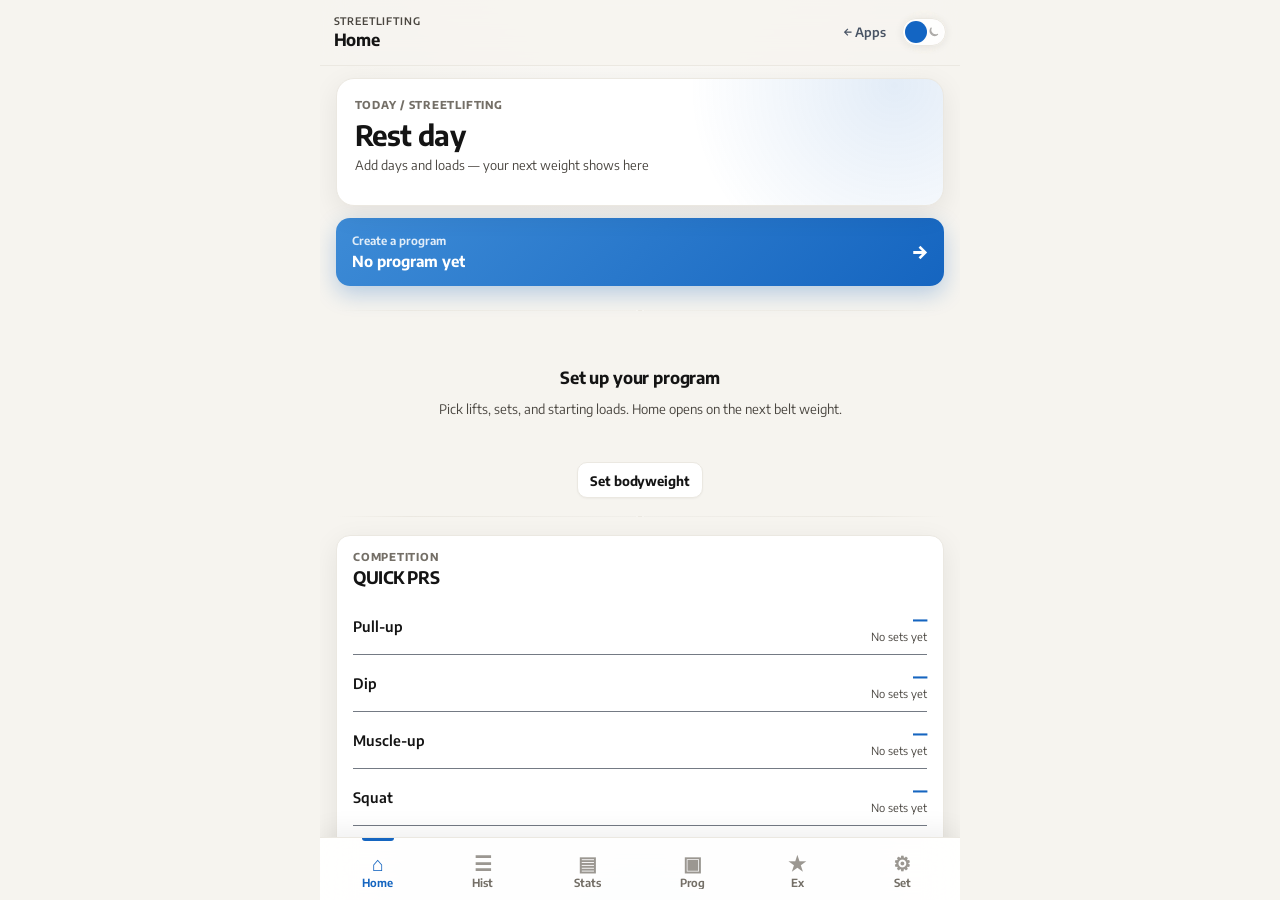
==== index.html @ a015da57 "Update streetlifting app" ====
<!DOCTYPE html>
<html lang="en">
<head>
  <meta charset="UTF-8" />
  <meta name="viewport" content="width=device-width, initial-scale=1.0, viewport-fit=cover" />
  <meta name="color-scheme" content="light dark" />
  <!-- Pre-JS splash matches :root cream; theme.js swaps to #141414 in dark -->
  <meta name="theme-color" content="#f6f4ef" />
  <meta name="description" content="Weighted calisthenics tracker — programs, session log, rest timer, and plate loads. Chalk on steel." />
  <meta name="application-name" content="Streetlifting" />
  <meta name="mobile-web-app-capable" content="yes" />
  <meta name="apple-mobile-web-app-capable" content="yes" />
  <meta name="apple-mobile-web-app-status-bar-style" content="black-translucent" />
  <meta name="apple-mobile-web-app-title" content="Streetlifting" />
  <meta name="format-detection" content="telephone=no" />
  <title>Streetlifting</title>
  <link rel="preconnect" href="https://fonts.googleapis.com" />
  <link rel="preconnect" href="https://fonts.gstatic.com" crossorigin />
  <link href="https://fonts.googleapis.com/css2?family=Encode+Sans:wght@400;500;600;700;800&display=swap" rel="stylesheet" />
  <link rel="stylesheet" href="dong-ui/theme.css?v=10" />
  <link rel="stylesheet" href="styles.css?v=10" />
  <script src="dong-ui/theme.js"></script>
  <link rel="manifest" href="manifest.webmanifest" />
</head>
<body>
  <a class="skip-link" href="#view-root">Skip to content</a>

  <div id="app">
    <header id="topbar" aria-labelledby="topbar-title">
      <button
        id="back-btn"
        class="icon-btn hidden"
        type="button"
        aria-label="Back to home"
      >&#8592;</button>
      <div id="topbar-brand">
        <p id="app-wordmark">Streetlifting</p>
        <h1 id="topbar-title">Streetlifting</h1>
      </div>
      <span id="topbar-meta" aria-live="polite"></span>
      <a class="dong-home-link" href="https://dong-xuyong.github.io/" aria-label="Back to all apps">&#8592; Apps</a>
      <button type="button" data-dong-theme-toggle aria-label="Toggle color theme"></button>
    </header>

    <main id="view-root" tabindex="-1" aria-labelledby="topbar-title"></main>

    <nav id="tabbar" aria-label="Primary">
      <button type="button" data-tab="home" class="tab nav-tab active" aria-label="Home" aria-controls="view-root">
        <span class="tab-icon nav-icon" aria-hidden="true">&#8962;</span><span class="tab-label">Home</span>
      </button>
      <button type="button" data-tab="history" class="tab nav-tab" aria-label="History" aria-controls="view-root">
        <span class="tab-icon nav-icon" aria-hidden="true">&#9776;</span><span class="tab-label">Hist</span>
      </button>
      <button type="button" data-tab="analytics" class="tab nav-tab" aria-label="Analytics" aria-controls="view-root">
        <span class="tab-icon nav-icon" aria-hidden="true">&#9636;</span><span class="tab-label">Stats</span>
      </button>
      <button type="button" data-tab="program" class="tab nav-tab" aria-label="Program" aria-controls="view-root">
        <span class="tab-icon nav-icon" aria-hidden="true">&#9635;</span><span class="tab-label">Prog</span>
      </button>
      <button type="button" data-tab="exercises" class="tab nav-tab" aria-label="Exercises" aria-controls="view-root">
        <span class="tab-icon nav-icon" aria-hidden="true">&#9733;</span><span class="tab-label">Ex</span>
      </button>
      <button type="button" data-tab="settings" class="tab nav-tab" aria-label="Settings" aria-controls="view-root">
        <span class="tab-icon nav-icon" aria-hidden="true">&#9881;</span><span class="tab-label">Set</span>
      </button>
    </nav>
  </div>

  <noscript>
    <p style="margin:24px 16px;color:#141414;font:500 1rem/1.4 'Encode Sans',system-ui,sans-serif;max-width:640px">
      Streetlifting needs JavaScript to run. Enable it, then reload.
    </p>
  </noscript>

  <script src="dong-ui/gh-sync.js?v=1"></script>
  <script src="js/store.js?v=11"></script>
  <script src="js/prs.js?v=10"></script>
  <script src="js/csv.js?v=10"></script>
  <script src="js/timer.js?v=11"></script>
  <script src="js/views-home.js?v=10"></script>
  <script src="js/views-exercises.js?v=10"></script>
  <script src="js/views-program.js?v=10"></script>
  <script src="js/views-log.js?v=10"></script>
  <script src="js/views-summary.js?v=10"></script>
  <script src="js/views-analytics.js?v=10"></script>
  <script src="js/views-settings.js?v=12"></script>
  <script src="app.js?v=10"></script>
</body>
</html>
---- dong-ui/theme.css ----
/**
 * dong-ui — CloudCLI-inspired design tokens (original reimplementation).
 * Light: warm cream. Dark: near-black. Toggle via html.dark + theme.js.
 */

:root {
  --background: 213 28% 94%;
  --foreground: 222 47% 7%;
  --card: 0 0% 100%;
  --card-foreground: 222 47% 7%;
  --popover: 0 0% 100%;
  --popover-foreground: 222 47% 7%;
  --primary: 212 82% 42%;
  --primary-foreground: 210 40% 98%;
  --secondary: 214 20% 91%;
  --secondary-foreground: 219 26% 20%;
  --muted: 214 20% 91%;
  --muted-foreground: 215 16% 34%;
  --accent: 214 20% 91%;
  --accent-foreground: 219 26% 20%;
  --destructive: 4 64% 55%;
  --destructive-foreground: 210 40% 98%;
  --border: 213 26% 84%;
  --input: 213 26% 84%;
  --ring: 212 82% 42%;
  --radius: 0.5rem;

  --bg-hex: #eceff4;
  --fg-hex: #0b1016;
  --card-hex: #ffffff;
  --primary-hex: #1565c0;
  --muted-hex: #e1e6ed;
  --muted-fg-hex: #4a5568;
  --border-hex: #cfd8e3;
  --theme-color: #eceff4;

  --nav-glass-bg: 213 28% 94% / 0.7;
  --nav-glass-blur: 20px;
  --nav-glass-saturate: 1.8;

  --font-sans: "Encode Sans", -apple-system, BlinkMacSystemFont, "Segoe UI",
    Roboto, "Helvetica Neue", Arial, sans-serif;
  --app-accent: hsl(var(--primary));

  /* Compatibility aliases for existing app CSS (do not clobber HSL tokens) */
  --bg: hsl(var(--background));
  --bg-deep: hsl(var(--secondary));
  --bg-mid: hsl(var(--secondary));
  --bg-raised: hsl(var(--card));
  --bg-card: hsl(var(--card));
  --bg-elevated: hsl(var(--secondary));
  --ink: hsl(var(--foreground));
  --text: hsl(var(--foreground));
  --text-dim: hsl(var(--muted-foreground));
  --text-mute: hsl(var(--muted-foreground));
  --muted-text: hsl(var(--muted-foreground));
  --line: hsl(var(--border));
  --surface: hsl(var(--card) / 0.85);
  --font-body: var(--font-sans);
  --font-ui: var(--font-sans);
  --font-display: var(--font-sans);

  color-scheme: light;
}

html.dark {
  --background: 0 0% 8%;
  --foreground: 40 8% 93%;
  --card: 0 0% 12%;
  --card-foreground: 40 8% 93%;
  --popover: 0 0% 12%;
  --popover-foreground: 40 8% 93%;
  --primary: 217.2 91.2% 59.8%;
  --primary-foreground: 0 0% 8%;
  --secondary: 0 0% 17%;
  --secondary-foreground: 40 8% 93%;
  --muted: 0 0% 17%;
  --muted-foreground: 0 0% 72%;
  --accent: 0 0% 17%;
  --accent-foreground: 40 8% 93%;
  --destructive: 0 62.8% 30.6%;
  --destructive-foreground: 40 8% 93%;
  --border: 0 0% 17%;
  --input: 0 0% 23%;
  --ring: 217.2 91.2% 59.8%;

  --bg-hex: #141414;
  --fg-hex: #efeeec;
  --card-hex: #1f1f1f;
  --primary-hex: #3b82f6;
  --muted-hex: #2b2b2b;
  --muted-fg-hex: #b8b8b8;
  --border-hex: #2b2b2b;
  --theme-color: #141414;

  --nav-glass-bg: 0 0% 12% / 0.55;
  --nav-glass-blur: 24px;
  --nav-glass-saturate: 1.6;

  --bg: hsl(var(--background));
  --bg-deep: hsl(0 0% 6%);
  --bg-mid: hsl(var(--secondary));
  --bg-raised: hsl(var(--card));
  --bg-card: hsl(var(--card));
  --bg-elevated: hsl(var(--secondary));
  --ink: hsl(var(--foreground));
  --text: hsl(var(--foreground));
  --text-dim: hsl(var(--muted-foreground));
  --text-mute: hsl(var(--muted-foreground));
  --muted-text: hsl(var(--muted-foreground));
  --line: hsl(var(--border));
  --surface: hsl(var(--card) / 0.9);

  color-scheme: dark;
}

*,
*::before,
*::after {
  box-sizing: border-box;
}

html {
  -webkit-text-size-adjust: 100%;
}

body {
  margin: 0;
  min-height: 100vh;
  font-family: var(--font-sans);
  color: hsl(var(--foreground));
  background: hsl(var(--background));
  -webkit-font-smoothing: antialiased;
  -moz-osx-font-smoothing: grayscale;
}

body,
div,
section,
article,
aside,
header,
footer,
nav,
main,
h1,
h2,
h3,
h4,
h5,
h6,
p,
span,
ul,
ol,
li,
table,
tr,
td,
th,
form,
label {
  transition: background-color 200ms ease-in-out, border-color 200ms ease-in-out,
    color 200ms ease-in-out;
}

@media (prefers-reduced-motion: reduce) {
  *,
  *::before,
  *::after {
    animation-duration: 0.01ms !important;
    animation-iteration-count: 1 !important;
    transition-duration: 0.01ms !important;
  }
}

.nav-glass {
  background: hsl(var(--nav-glass-bg));
  backdrop-filter: blur(var(--nav-glass-blur)) saturate(var(--nav-glass-saturate));
  -webkit-backdrop-filter: blur(var(--nav-glass-blur))
    saturate(var(--nav-glass-saturate));
}

.ui-card {
  background: hsl(var(--card));
  color: hsl(var(--card-foreground));
  border: 1px solid hsl(var(--border) / 0.7);
  border-radius: calc(var(--radius) + 4px);
  box-shadow: 0 1px 2px hsl(0 0% 0% / 0.04);
}

.ui-btn {
  display: inline-flex;
  align-items: center;
  justify-content: center;
  gap: 0.4rem;
  height: 2.5rem;
  padding: 0 1rem;
  border-radius: var(--radius);
  border: 1px solid transparent;
  font-family: var(--font-sans);
  font-size: 0.875rem;
  font-weight: 500;
  cursor: pointer;
  background: hsl(var(--primary));
  color: hsl(var(--primary-foreground));
  transition: background-color 150ms ease, border-color 150ms ease,
    transform 100ms ease;
}

.ui-btn:hover {
  filter: brightness(1.05);
}

.ui-btn:focus-visible {
  outline: none;
  box-shadow: 0 0 0 3px hsl(var(--ring) / 0.35);
}

.ui-btn-ghost {
  background: hsl(var(--secondary));
  color: hsl(var(--secondary-foreground));
  border-color: hsl(var(--border) / 0.6);
}

.dong-theme-toggle {
  position: fixed;
  top: max(0.75rem, env(safe-area-inset-top));
  right: max(0.75rem, env(safe-area-inset-right));
  z-index: 1000;
  display: inline-flex;
  align-items: center;
  justify-content: center;
  width: 2.75rem;
  height: 1.75rem;
  padding: 0;
  border: 1px solid hsl(var(--border) / 0.7);
  border-radius: 999px;
  background: hsl(var(--card) / 0.85);
  backdrop-filter: blur(12px) saturate(1.4);
  -webkit-backdrop-filter: blur(12px) saturate(1.4);
  color: hsl(var(--foreground));
  cursor: pointer;
  box-shadow: 0 1px 8px hsl(0 0% 0% / 0.08);
}

.dong-theme-toggle:focus-visible {
  outline: none;
  box-shadow: 0 0 0 3px hsl(var(--ring) / 0.35);
}

.dong-theme-toggle__track {
  position: relative;
  width: 100%;
  height: 100%;
  display: flex;
  align-items: center;
  justify-content: space-between;
  padding: 0 0.35rem;
}

.dong-theme-toggle__icon {
  width: 0.85rem;
  height: 0.85rem;
  opacity: 0.45;
}

.dong-theme-toggle__icon.is-active {
  opacity: 1;
  color: hsl(var(--primary));
}

.dong-theme-toggle__knob {
  position: absolute;
  top: 2px;
  left: 2px;
  width: calc(1.75rem - 6px);
  height: calc(1.75rem - 6px);
  border-radius: 999px;
  background: hsl(var(--primary));
  transition: transform 180ms cubic-bezier(0.4, 0, 0.2, 1);
  pointer-events: none;
}

html.dark .dong-theme-toggle__knob {
  transform: translateX(1rem);
}

.dong-topbar {
  position: sticky;
  top: 0;
  z-index: 50;
  display: flex;
  align-items: center;
  justify-content: space-between;
  gap: 0.75rem;
  min-height: 3rem;
  padding: 0.5rem 1rem;
  padding-top: max(0.5rem, env(safe-area-inset-top));
  border-bottom: 1px solid hsl(var(--border) / 0.5);
}

.dong-topbar .dong-theme-toggle {
  position: static;
}

.dong-home-link {
  display: inline-flex;
  align-items: center;
  flex-shrink: 0;
  min-height: 44px;
  margin-left: auto;
  padding: 0 0.5rem;
  color: hsl(var(--muted-foreground));
  font-size: 0.8rem;
  font-weight: 600;
  text-decoration: none;
  white-space: nowrap;
}

.dong-home-link:hover,
.dong-home-link:focus-visible {
  color: hsl(var(--foreground));
}

/* App headers often push the toggle right with an auto margin; the link takes that role. */
.dong-home-link + .dong-theme-toggle {
  margin-left: 0 !important;
}
---- styles.css ----
:root {
  --bg: #f6f4ef;
  --bg-soft: #f0eee8;
  --bg-raised: #ffffff;
  --bg-card: #ffffff;
  --border: #ebe8e1;
  --text: #141414;
  --text-dim: #4a4640;
  --text-mute: #746f67;
  --accent: #1565c0;
  --accent-soft: rgba(21, 101, 192, 0.12);
  --green: #2e9e5b;
  --red: #d64540;
  --amber: #c18a1f;
  --shadow: 0 8px 28px rgba(20, 18, 12, 0.08);
  --radius: 14px;
  --touch: 44px;
  --max: 640px;
  --chalk-haze: radial-gradient(
    ellipse 130% 90% at 50% -10%,
    rgba(255, 255, 255, 0.72) 0%,
    rgba(246, 244, 239, 0.4) 40%,
    transparent 72%
  );
  --steel-sheen: linear-gradient(
    180deg,
    rgba(255, 255, 255, 0.35) 0%,
    transparent 52%
  );
  --steel-inset: linear-gradient(
    180deg,
    rgba(20, 18, 12, 0.03) 0%,
    transparent 55%
  );
  --font-ui: var(--font-sans);
  --font-load: var(--font-sans);
  font-size: 16px;
}

html:not(.dark) .card,
html:not(.dark) .list-item {
  box-shadow: var(--shadow);
}

html:not(.dark) .btn {
  box-shadow: 0 1px 2px rgba(20, 18, 12, 0.04);
}

html:not(.dark) .btn-primary,
html:not(.dark) .btn.primary {
  color: #ffffff;
  border-color: #104e98;
  background-image: linear-gradient(
    180deg,
    rgba(255, 255, 255, 0.18) 0%,
    transparent 55%
  );
  box-shadow: 0 8px 22px color-mix(in srgb, var(--accent) 22%, transparent);
}

html:not(.dark) .btn-primary:active,
html:not(.dark) .btn.primary:active {
  border-color: #0f4788;
}

html:not(.dark) .dong-theme-toggle {
  color: var(--text-dim);
}

html.dark {
  --bg: #141414;
  --bg-soft: #1c1c1c;
  --bg-raised: #1f1f1f;
  --bg-card: #1f1f1f;
  --border: #2e2e2e;
  --text: #f3f0ea;
  --text-dim: #c4bfb6;
  --text-mute: #8c877e;
  --accent: #77b7ff;
  --accent-soft: rgba(119, 183, 255, 0.16);
  --shadow: 0 8px 28px rgba(0, 0, 0, 0.35);
  --steel-sheen: linear-gradient(
    180deg,
    rgba(255, 255, 255, 0.04) 0%,
    transparent 52%
  );
  --steel-inset: linear-gradient(
    180deg,
    rgba(0, 0, 0, 0.22) 0%,
    transparent 55%
  );
}

* {
  box-sizing: border-box;
  margin: 0;
  padding: 0;
}

html,
body {
  height: 100%;
  background: var(--bg);
  color: var(--text);
  font-family: var(--font-ui);
  -webkit-tap-highlight-color: transparent;
  -webkit-font-smoothing: antialiased;
}

button,
input,
select,
textarea {
  font-family: inherit;
}

#app {
  display: flex;
  flex-direction: column;
  height: 100dvh;
  max-width: 640px;
  margin: 0 auto;
  background: var(--bg);
  position: relative;
  overflow: hidden;
}

/* Soft cream wash — no Nordic/dark-only grain */
#app::before {
  content: "";
  pointer-events: none;
  position: absolute;
  inset: 0;
  background: var(--chalk-haze);
  opacity: 1;
  z-index: 0;
}

html.dark #app::before {
  background: var(--chalk-haze);
}

#app::after {
  content: "";
  pointer-events: none;
  position: absolute;
  inset: 0;
  background: radial-gradient(
    ellipse 80% 40% at 50% 100%,
    color-mix(in srgb, var(--accent) 8%, transparent) 0%,
    transparent 60%
  );
  z-index: 0;
}

#topbar,
#view-root,
#tabbar,
.active-workout-bar {
  position: relative;
  z-index: 1;
}

/* ---------- Skip link (shell) ---------- */
.skip-link {
  position: fixed;
  top: calc(0.5rem + env(safe-area-inset-top, 0px));
  left: 0.5rem;
  z-index: 100;
  transform: translateY(-160%);
  border-radius: 8px;
  background: var(--text);
  color: var(--bg);
  padding: 0.65rem 0.85rem;
  font: 700 0.9rem/1.2 var(--font-ui);
  text-decoration: none;
  transition: transform 0.15s ease;
}

.skip-link:focus {
  transform: translateY(0);
}

.skip-link:focus:not(:focus-visible) {
  transform: translateY(-160%);
}

.skip-link:focus-visible {
  transform: translateY(0);
  outline: 2px solid var(--accent);
  outline-offset: 2px;
}

/* ---------- Top bar ---------- */
#topbar {
  position: sticky;
  top: 0;
  z-index: 20;
  display: flex;
  align-items: center;
  gap: 0.5rem;
  flex-shrink: 0;
  padding: 0.65rem 0.85rem;
  padding-top: calc(0.65rem + env(safe-area-inset-top));
  background: color-mix(in srgb, var(--bg) 88%, transparent);
  backdrop-filter: blur(12px);
  -webkit-backdrop-filter: blur(12px);
  border-bottom: 1px solid var(--border);
  box-shadow: none;
}

#topbar-brand {
  flex: 1;
  min-width: 0;
  display: flex;
  flex-direction: column;
  gap: 1px;
  justify-content: center;
}

#app-wordmark {
  margin: 0;
  font-size: 0.65rem;
  font-weight: 600;
  letter-spacing: 0.08em;
  text-transform: uppercase;
  color: var(--text-dim);
  line-height: 1.2;
  white-space: nowrap;
  overflow: hidden;
  text-overflow: ellipsis;
}

#topbar h1,
#topbar-title {
  font-size: 1.05rem;
  flex: none;
  font-weight: 700;
  letter-spacing: -0.02em;
  min-width: 0;
  overflow: hidden;
  text-overflow: ellipsis;
  white-space: nowrap;
  margin: 0;
}

#topbar-meta {
  font-size: 0.78rem;
  color: var(--text-dim);
  flex-shrink: 0;
  font-variant-numeric: tabular-nums;
  letter-spacing: 0.02em;
}

#topbar-meta.workout-clock {
  font-size: 0.95rem;
  font-weight: 700;
  color: var(--text);
  min-width: 4.5ch;
  text-align: right;
}

#topbar .dong-theme-toggle {
  position: static;
  flex-shrink: 0;
  width: var(--touch);
  height: var(--touch);
  min-width: var(--touch);
  min-height: var(--touch);
  border: 0;
  background: transparent;
  box-shadow: none;
}

#topbar .dong-theme-toggle__track {
  width: 44px;
  height: 28px;
  border: 1px solid var(--border);
  border-radius: 999px;
  background: color-mix(in srgb, var(--bg-raised) 88%, transparent);
  box-shadow: 0 1px 8px rgba(20, 18, 12, 0.08);
}

.icon-btn {
  background: transparent;
  border: none;
  color: var(--text);
  border-radius: 999px;
  width: var(--touch);
  height: var(--touch);
  min-width: var(--touch);
  min-height: var(--touch);
  font-size: 1.25rem;
  cursor: pointer;
  flex-shrink: 0;
  display: inline-flex;
  align-items: center;
  justify-content: center;
  transition: background-color 0.15s ease;
}

.icon-btn:hover {
  background: var(--bg-soft);
}

.icon-btn:active {
  background: var(--accent-soft);
}

/* ---------- Main scroll ---------- */
#view-root {
  flex: 1;
  overflow-y: auto;
  padding: 8px 16px 28px;
  -webkit-overflow-scrolling: touch;
}

#view-root[data-sl-view="log"] {
  padding-bottom: 20px;
}

/* ---------- Workout clock + complete FAB (Log) ---------- */
.log-workout-clock-card {
  padding-top: 10px;
  padding-bottom: 10px;
}

.log-workout-clock-row {
  display: flex;
  align-items: center;
  justify-content: space-between;
  gap: 10px;
  min-width: 0;
}

.log-workout-title {
  flex: 1;
  min-width: 0;
  font-size: 1.05rem;
  font-weight: 700;
  letter-spacing: -0.02em;
  color: var(--text);
  overflow: hidden;
  text-overflow: ellipsis;
  white-space: nowrap;
}

.log-workout-clock-row .lbl {
  margin: 0;
  font-size: 0.72rem;
  font-weight: 700;
  text-transform: uppercase;
  letter-spacing: 0.1em;
  color: var(--text-dim);
}

.log-workout-clock {
  font-family: var(--font-load);
  font-size: 1.35rem;
  font-weight: 800;
  letter-spacing: -0.02em;
  color: var(--text);
  font-variant-numeric: tabular-nums;
  line-height: 1;
  flex-shrink: 0;
}

/* Inline variant of .log-text-action: sizes to its label instead of the row.
   Selector is doubled so it beats the later .log-text-action width rule. */
.log-text-action.log-finish-inline,
.log-finish-inline {
  flex: 0 0 auto;
  width: auto;
  margin: 0;
  padding: 0 4px;
  min-height: var(--touch);
  display: inline-flex;
  align-items: center;
}

.log-session-layout {
  position: relative;
}

.log-complete-fab {
  position: absolute;
  right: max(16px, env(safe-area-inset-right));
  bottom: calc(64px + env(safe-area-inset-bottom) + 12px);
  z-index: 40;
  min-height: 48px;
  padding: 12px 18px;
  border-radius: 14px;
  box-shadow:
    0 8px 24px rgba(13, 17, 23, 0.18),
    inset 0 1px 0 rgba(230, 237, 243, 0.25);
  white-space: nowrap;
}

.log-session-actions {
  display: flex;
  flex-direction: column;
  align-items: stretch;
  gap: 2px;
  margin-top: 8px;
  margin-bottom: 4px;
}

#loading {
  color: var(--text-dim);
  text-align: center;
  padding: 48px 0;
}

/* ---------- Active workout bar (above tab bar) ---------- */
/*
  A3 appends #active-workout-bar as the last child of #app (after #tabbar).
  Flex order places it visually above #tabbar. Because the bar is in normal
  flow, #view-root shrinks automatically — no extra bottom padding hook.
*/
.active-workout-bar {
  order: 2;
  flex-shrink: 0;
  z-index: 2;
  display: flex;
  align-items: center;
  justify-content: space-between;
  gap: 12px;
  width: 100%;
  min-height: var(--touch);
  padding: 10px 16px;
  margin: 0;
  border: none;
  border-top: 1px solid var(--border);
  background: color-mix(in srgb, var(--bg-raised) 92%, transparent);
  backdrop-filter: blur(12px);
  -webkit-backdrop-filter: blur(12px);
  box-shadow: 0 -4px 16px rgba(20, 18, 12, 0.04);
  color: var(--text);
  cursor: pointer;
  text-align: left;
  font: inherit;
  transition: background-color 0.15s ease, border-color 0.15s ease;
  -webkit-tap-highlight-color: transparent;
}

.active-workout-bar:active {
  background-color: var(--bg-raised);
  border-top-color: var(--accent);
}

.active-workout-bar:focus-visible {
  outline: 2px solid var(--accent);
  outline-offset: -2px;
}

.active-workout-bar-name {
  flex: 1;
  min-width: 0;
  font-size: 0.95rem;
  font-weight: 700;
  letter-spacing: -0.01em;
  overflow: hidden;
  text-overflow: ellipsis;
  white-space: nowrap;
}

.active-workout-bar-time {
  flex-shrink: 0;
  font-family: var(--font-load);
  font-size: 1.2rem;
  font-weight: 800;
  font-variant-numeric: tabular-nums;
  letter-spacing: -0.02em;
  line-height: 1;
  color: var(--accent);
  min-width: 4.5ch;
  text-align: right;
}

/* Keep fixed toasts clear of the active bar when present */
body:has(.active-workout-bar) .toast {
  bottom: calc(64px + 48px + env(safe-area-inset-bottom) + 16px);
}

/* Avoid a double weld between bar and tabbar */
#app:has(.active-workout-bar) #tabbar {
  border-top: none;
}

/* ---------- Tab bar (6 tabs — Insights glass + accent underline) ---------- */
#tabbar {
  order: 3;
  z-index: 25;
  display: grid;
  grid-template-columns: repeat(6, minmax(0, 1fr));
  flex-shrink: 0;
  width: 100%;
  border-top: 1px solid var(--border);
  background: color-mix(in srgb, var(--bg-raised) 92%, transparent);
  box-shadow: 0 -8px 24px rgba(20, 18, 12, 0.06);
  backdrop-filter: blur(16px);
  -webkit-backdrop-filter: blur(16px);
  padding: 0.25rem 0.35rem env(safe-area-inset-bottom);
}

html.dark #tabbar {
  box-shadow: 0 -8px 24px rgba(0, 0, 0, 0.28);
}

.tab,
.nav-tab {
  position: relative;
  display: flex;
  min-height: 58px;
  min-width: var(--touch);
  align-items: center;
  justify-content: center;
  flex-direction: column;
  gap: 0.15rem;
  border: 0;
  background: transparent;
  color: var(--text-mute);
  font: inherit;
  font-size: 0.7rem;
  font-weight: 650;
  line-height: 1.15;
  cursor: pointer;
  padding: 8px 2px;
  transition: color 0.18s ease;
}

.tab::before,
.nav-tab::before {
  content: "";
  position: absolute;
  top: -0.25rem;
  width: 2rem;
  height: 3px;
  border-radius: 0 0 3px 3px;
  background: var(--accent);
  opacity: 0;
  transform: scaleX(0);
  transition: opacity 0.18s ease, transform 0.18s ease;
}

.tab::after,
.nav-tab::after {
  content: none;
}

.tab.active,
.nav-tab.active {
  color: var(--accent);
}

.tab.active::before,
.nav-tab.active::before {
  opacity: 1;
  transform: scaleX(1);
}

.tab-icon,
.nav-icon {
  font-size: 1.25rem;
  line-height: 1;
  opacity: 0.72;
  transition: opacity 0.18s ease;
}

.tab.active .tab-icon,
.tab.active .nav-icon,
.nav-tab.active .tab-icon,
.nav-tab.active .nav-icon {
  opacity: 1;
}

.tab-label {
  display: block;
  max-width: 100%;
  overflow: hidden;
  text-overflow: ellipsis;
  white-space: nowrap;
}

@media (max-width: 380px) {
  .tab,
  .nav-tab {
    min-height: var(--touch);
    font-size: 0.62rem;
    padding: 6px 1px;
  }

  .tab-icon,
  .nav-icon {
    font-size: 1.1rem;
  }

  .tab::before,
  .nav-tab::before {
    width: 1.35rem;
  }
}

/* ---------- Signature: belt load numeral (Insights learning-hero card) ---------- */
.learning-hero,
.load-hero {
  padding: 1.2rem 1.1rem 1.15rem;
  margin: 4px 0 12px;
  position: relative;
  border: 1px solid var(--border);
  border-radius: calc(var(--radius) + 4px);
  background:
    radial-gradient(circle at 92% 5%, var(--accent-soft), transparent 36%),
    var(--bg-raised);
  box-shadow: var(--shadow);
  animation: load-hero-in 0.22s ease-out both;
}

.learning-hero {
  text-align: left;
}

.load-hero {
  text-align: center;
}

.load-hero::before,
.load-hero::after {
  content: none;
}

.eyebrow,
.load-hero .eyebrow {
  position: relative;
  z-index: 1;
  display: block;
  font-size: 0.68rem;
  font-weight: 750;
  text-transform: uppercase;
  letter-spacing: 0.07em;
  color: var(--text-mute);
}

.load-hero .eyebrow {
  margin-bottom: 10px;
}

.hero-topline,
.section-heading {
  display: flex;
  align-items: center;
  justify-content: space-between;
  gap: 1rem;
}

.hero-xp {
  color: var(--accent);
  font-size: 0.78rem;
  font-weight: 800;
  font-variant-numeric: tabular-nums;
  letter-spacing: -0.01em;
  white-space: nowrap;
}

.learning-hero h2,
.section-heading h2,
.card .section-heading h2,
.load-hero .lift {
  position: relative;
  z-index: 1;
  margin: 0.35rem 0 0;
  font-size: clamp(1.25rem, 4.5vw, 1.75rem);
  font-weight: 700;
  letter-spacing: -0.025em;
  color: var(--text);
}

.load-hero .lift {
  font-size: clamp(1.15rem, 4vw, 1.35rem);
  color: var(--accent);
}

.learning-hero .hero-meta {
  margin: 0.35rem 0 0.75rem;
  font-size: 0.8rem;
  color: var(--text-dim);
  line-height: 1.4;
}

.learning-hero .progress-track {
  width: 100%;
  height: 7px;
  margin-top: 0.35rem;
  overflow: hidden;
  border-radius: 999px;
  background: var(--border);
}

.learning-hero .progress-fill {
  display: block;
  height: 100%;
  border-radius: inherit;
  background: var(--accent);
}

.section-heading {
  margin: 0 0 0.7rem;
}

.section-heading h2,
.card .section-heading h2 {
  margin: 0.15rem 0 0;
  font-size: 1.08rem;
}

.card .section-heading {
  margin-bottom: 10px;
}

.load-hero .num {
  position: relative;
  z-index: 1;
  display: block;
  font-family: var(--font-load);
  font-weight: 800;
  font-size: clamp(3.6rem, 20vw, 5.25rem);
  line-height: 0.9;
  letter-spacing: -0.04em;
  font-variant-numeric: tabular-nums;
  color: var(--text);
  text-shadow: none;
}

.load-hero .unit {
  position: relative;
  z-index: 1;
  display: inline-block;
  margin-top: 6px;
  font-family: var(--font-load);
  font-weight: 700;
  font-size: 1rem;
  color: var(--text-mute);
  letter-spacing: 0.08em;
  text-transform: uppercase;
}

.load-hero .session-name,
.load-hero .meta {
  position: relative;
  z-index: 1;
  margin-top: 6px;
  font-size: 0.8rem;
  color: var(--text-dim);
}

.load-hero .cta {
  position: relative;
  z-index: 1;
  margin-top: 18px;
  padding: 0;
}

.load-hero.empty .num {
  color: var(--text-mute);
  font-size: clamp(2.4rem, 13vw, 3.2rem);
  letter-spacing: -0.02em;
}

@keyframes load-hero-in {
  from {
    opacity: 0;
    transform: translateY(10px);
  }
  to {
    opacity: 1;
    transform: translateY(0);
  }
}

.home-cta {
  margin-bottom: 0;
}

/* Insights primary-action — maps onto Home .btn.primary */
.primary-action,
.home-cta .btn.primary,
.home-cta .btn-primary {
  display: flex;
  width: 100%;
  min-height: 68px;
  align-items: center;
  justify-content: space-between;
  gap: 1rem;
  margin-bottom: 1.5rem;
  padding: 0.9rem 1rem;
  border: 0;
  border-radius: var(--radius);
  background: linear-gradient(135deg, #3d8bd6, #1565c0);
  box-shadow: 0 8px 22px color-mix(in srgb, var(--accent) 28%, transparent);
  color: #ffffff;
  font: inherit;
  font-size: 0.95rem;
  font-weight: 750;
  text-align: left;
  cursor: pointer;
}

.home-cta .btn.primary,
.home-cta .btn-primary {
  justify-content: center;
  text-align: center;
  margin-bottom: 0;
}

.primary-action small {
  display: block;
  margin-bottom: 0.2rem;
  font-size: 0.72rem;
  font-weight: 650;
  opacity: 0.85;
}

.primary-action strong {
  display: -webkit-box;
  overflow: hidden;
  font-size: 0.95rem;
  line-height: 1.35;
  -webkit-box-orient: vertical;
  -webkit-line-clamp: 2;
}

.primary-arrow {
  flex-shrink: 0;
  font-size: 1.4rem;
}

html.dark .primary-action,
html.dark .home-cta .btn.primary,
html.dark .home-cta .btn-primary {
  background: linear-gradient(135deg, #77b7ff, #3d8bd6);
  color: #08131f;
}

/* Insights status-stats — maps onto Home .stat-grid */
.status-stats,
.stat-grid.cols-3 {
  display: grid;
  grid-template-columns: repeat(3, 1fr);
  gap: 0.45rem;
  margin-top: 0;
  margin-bottom: 12px;
}

.learning-hero .status-stats {
  margin-top: 1rem;
  margin-bottom: 0;
}

.status-stats[data-count="1"] {
  grid-template-columns: 1fr;
}

.status-stats[data-count="2"] {
  grid-template-columns: repeat(2, 1fr);
}

.status-stats[data-count="4"] {
  grid-template-columns: repeat(2, 1fr);
}

@media (min-width: 420px) {
  .status-stats[data-count="4"] {
    grid-template-columns: repeat(4, 1fr);
  }
}

.status-stats button,
.status-stats > *,
.stat-grid > .stat {
  min-width: 0;
  min-height: 62px;
  border: 1px solid var(--border);
  border-radius: 12px;
  background: color-mix(in srgb, var(--bg-soft) 82%, transparent);
  color: var(--text);
  font: inherit;
  text-align: center;
}

.status-stats button {
  cursor: pointer;
}

.status-stats strong,
.stat-grid strong,
.stat .num,
.stat .val {
  display: block;
  font-size: 1.2rem;
  line-height: 1.1;
}

.status-stats span,
.stat-grid span,
.stat .lbl {
  display: block;
  margin-top: 0.25rem;
  color: var(--text-mute);
  font-size: 0.68rem;
  font-weight: 600;
}

/* Weld divider — chalk-on-steel seam, not a soft HR */
.weld,
hr.sep {
  border: none;
  height: 1px;
  margin: 18px 0;
  background: linear-gradient(
    90deg,
    transparent 0%,
    var(--border) 12%,
    color-mix(in srgb, var(--border) 70%, var(--bg-raised)) 50%,
    var(--border) 88%,
    transparent 100%
  );
  position: relative;
}

.weld::after,
hr.sep::after {
  content: "";
  position: absolute;
  left: 50%;
  top: 50%;
  width: 6px;
  height: 6px;
  transform: translate(-50%, -50%) rotate(45deg);
  background: var(--border);
  border: 1px solid color-mix(in srgb, var(--bg-raised) 70%, var(--border));
  box-sizing: border-box;
}

/* ---------- Utilities ---------- */
.hidden {
  display: none !important;
}

.muted {
  color: var(--text-dim);
  font-size: 0.85rem;
  line-height: 1.45;
}

.muted.small,
.small {
  font-size: 0.75rem;
}

.stack {
  display: flex;
  flex-direction: column;
  gap: 10px;
}

.stack-sm {
  gap: 6px;
}

.stack-lg {
  gap: 16px;
}

.row,
.spread {
  display: flex;
  align-items: center;
  gap: 10px;
}

.row.wrap {
  flex-wrap: wrap;
}

.row.spread,
.spread {
  justify-content: space-between;
}

.row .grow,
.grow {
  flex: 1;
  min-width: 0;
}

.gap-sm {
  gap: 6px;
}

.gap-lg {
  gap: 14px;
}

/* ---------- Buttons ---------- */
.btn {
  display: inline-flex;
  align-items: center;
  justify-content: center;
  gap: 6px;
  min-height: var(--touch);
  padding: 12px 16px;
  background: var(--bg-raised);
  background-image: var(--steel-sheen);
  color: var(--text);
  border: 1px solid var(--border);
  border-radius: var(--radius);
  font-size: 0.95rem;
  font-weight: 700;
  cursor: pointer;
  text-align: center;
  letter-spacing: -0.01em;
  box-shadow: inset 0 1px 0 rgba(230, 237, 243, 0.05);
  transition: opacity 0.15s ease, border-color 0.15s ease, background-color 0.15s ease;
}

.btn:active {
  opacity: 0.88;
  border-color: rgba(119, 183, 255, 0.3);
}

.btn:disabled {
  opacity: 0.4;
  cursor: default;
  box-shadow: none;
}

.btn-primary,
.btn.primary {
  background: var(--accent);
  background-image: linear-gradient(
    180deg,
    rgba(255, 255, 255, 0.22) 0%,
    transparent 55%
  );
  color: #08131f;
  border-color: #5aa3f0;
  box-shadow: inset 0 1px 0 rgba(230, 237, 243, 0.25);
}

.btn-primary:active,
.btn.primary:active {
  border-color: var(--accent);
  opacity: 0.9;
}

.btn-danger,
.btn.danger {
  background: transparent;
  background-image: none;
  color: var(--red);
  border-color: rgba(229, 83, 75, 0.55);
  box-shadow: none;
}

.btn.secondary {
  background: var(--bg-card);
  background-image: var(--steel-sheen);
}

.btn.block,
.btn-block {
  width: 100%;
}

.btn.sm,
.btn-sm {
  min-height: 36px;
  padding: 8px 12px;
  font-size: 0.82rem;
  border-radius: 10px;
}

.btn.ghost {
  background: transparent;
  background-image: none;
  border-color: transparent;
  color: var(--text-dim);
  box-shadow: none;
}

/* ---------- Cards & lists ---------- */
.card {
  background: var(--bg-raised);
  background-image: none;
  border: 1px solid var(--border);
  border-radius: var(--radius);
  padding: 14px 16px;
  margin-bottom: 10px;
  box-shadow: var(--shadow);
}

.card h2,
.card .card-title {
  font-size: 0.72rem;
  font-weight: 700;
  text-transform: uppercase;
  letter-spacing: 0.1em;
  color: var(--text-dim);
  margin-bottom: 12px;
}

.card-head {
  display: flex;
  align-items: center;
  justify-content: space-between;
  gap: 10px;
  margin-bottom: 12px;
}

.list-item {
  display: flex;
  align-items: center;
  gap: 12px;
  background: var(--bg-raised);
  background-image: var(--steel-sheen);
  border: 1px solid var(--border);
  border-radius: var(--radius);
  padding: 13px 14px;
  margin-bottom: 8px;
  cursor: pointer;
  min-height: var(--touch);
  color: var(--text);
  text-align: left;
  width: 100%;
  box-shadow: inset 0 1px 0 rgba(230, 237, 243, 0.04);
  transition: border-color 0.15s ease;
}

.list-item:active {
  border-color: rgba(119, 183, 255, 0.45);
}

.list-item .name {
  flex: 1;
  font-size: 0.95rem;
  font-weight: 600;
  min-width: 0;
}

.list-item .meta {
  font-size: 0.75rem;
  color: var(--text-dim);
  text-align: right;
  flex-shrink: 0;
  font-variant-numeric: tabular-nums;
}

.list-item .chev {
  color: var(--text-dim);
  flex-shrink: 0;
  opacity: 0.7;
}

/* ---------- History day list expand ---------- */
.hist-session {
  margin-bottom: 8px;
}

.hist-session > .list-item {
  margin-bottom: 0;
}

.hist-session.is-open > .list-item {
  border-color: rgba(119, 183, 255, 0.35);
  border-bottom-left-radius: 0;
  border-bottom-right-radius: 0;
}

.hist-session.is-open > .list-item .chev {
  color: var(--accent);
  opacity: 1;
}

.hist-session-details {
  padding: 12px 14px 14px;
  border: 1px solid var(--border);
  border-top: none;
  border-radius: 0 0 var(--radius) var(--radius);
  background: var(--bg-card);
  background-image: var(--steel-sheen);
}

.hist-ex-block + .hist-ex-block {
  margin-top: 14px;
  padding-top: 12px;
  border-top: 1px solid var(--border);
}

.hist-ex-name {
  font-size: 0.88rem;
  font-weight: 700;
  margin-bottom: 6px;
}

.hist-session-actions {
  margin-top: 12px;
  padding-top: 12px;
  border-top: 1px solid var(--border);
}

.hist-session-actions .btn {
  margin: 0;
}

/* ---------- Chips ---------- */
.chip-row {
  display: flex;
  gap: 8px;
  flex-wrap: wrap;
  margin-bottom: 12px;
}

.chip {
  display: inline-flex;
  align-items: center;
  justify-content: center;
  background: var(--bg-raised);
  background-image: var(--steel-sheen);
  border: 1px solid var(--border);
  color: var(--text-dim);
  border-radius: 999px;
  padding: 8px 14px;
  min-height: 36px;
  font-size: 0.8rem;
  font-weight: 600;
  cursor: pointer;
  transition: color 0.15s ease, background-color 0.15s ease, border-color 0.15s ease;
}

.chip.active {
  background: var(--accent);
  background-image: linear-gradient(
    180deg,
    rgba(230, 237, 243, 0.16) 0%,
    transparent 60%
  );
  color: #08131f;
  border-color: #5aa3f0;
  font-weight: 700;
}

.chip:active {
  opacity: 0.9;
}

/* ---------- Forms ---------- */
.field {
  display: block;
  margin-bottom: 12px;
}

.field > span,
.field .lbl,
label.field > span {
  display: block;
  font-size: 0.72rem;
  font-weight: 700;
  text-transform: uppercase;
  letter-spacing: 0.06em;
  color: var(--text-dim);
  margin-bottom: 6px;
}

input[type="text"],
input[type="number"],
input[type="date"],
input[type="search"],
input[type="email"],
input[type="password"],
textarea,
select {
  width: 100%;
  min-height: var(--touch);
  background: var(--bg);
  background-image: var(--steel-inset);
  border: 1px solid var(--border);
  border-radius: var(--radius);
  color: var(--text);
  padding: 12px 14px;
  font-size: 1rem;
  font-variant-numeric: tabular-nums;
  appearance: none;
  -webkit-appearance: none;
  box-shadow: inset 0 1px 2px rgba(13, 17, 23, 0.35);
  transition: border-color 0.15s ease, box-shadow 0.15s ease;
}

textarea {
  min-height: 88px;
  resize: vertical;
  line-height: 1.45;
}

select {
  background-image:
    var(--steel-inset),
    url("data:image/svg+xml,%3Csvg xmlns='http://www.w3.org/2000/svg' width='12' height='8' viewBox='0 0 12 8'%3E%3Cpath fill='%238b98a9' d='M1 1l5 5 5-5'/%3E%3C/svg%3E");
  background-repeat: no-repeat, no-repeat;
  background-position: 0 0, right 14px center;
  background-size: auto, 12px 8px;
  padding-right: 36px;
}

input:focus,
textarea:focus,
select:focus {
  outline: none;
  border-color: rgba(119, 183, 255, 0.65);
  box-shadow:
    inset 0 1px 2px rgba(13, 17, 23, 0.35),
    0 0 0 3px var(--accent-soft);
}

input::placeholder,
textarea::placeholder {
  color: var(--text-dim);
  opacity: 0.75;
}

input[type="checkbox"],
input[type="radio"] {
  width: 20px;
  height: 20px;
  accent-color: var(--accent);
  flex-shrink: 0;
}

/* ---------- Headings ---------- */
h2.head,
.section-head {
  font-size: 0.72rem;
  color: var(--text-dim);
  text-transform: uppercase;
  letter-spacing: 0.1em;
  margin: 20px 0 10px;
  font-weight: 700;
}

/* ---------- Stats ---------- */
.stat-grid {
  display: grid;
  grid-template-columns: repeat(2, 1fr);
  gap: 0.45rem;
  margin-bottom: 12px;
}

.stat-grid.cols-3 {
  grid-template-columns: repeat(3, 1fr);
}

.stat {
  min-height: 62px;
  background: color-mix(in srgb, var(--bg-soft) 82%, transparent);
  background-image: none;
  border: 1px solid var(--border);
  border-radius: 12px;
  padding: 12px 8px;
  text-align: center;
}

.stat .num,
.stat .val {
  font-family: var(--font-load);
  font-size: 1.35rem;
  font-weight: 800;
  line-height: 1.15;
  font-variant-numeric: tabular-nums;
  letter-spacing: -0.02em;
}

.stat .lbl {
  font-size: 0.68rem;
  color: var(--text-dim);
  margin-top: 4px;
  letter-spacing: 0.03em;
}

.stat.accent .num,
.stat.accent .val {
  color: var(--accent);
}

.stat.green .num,
.stat.green .val {
  color: var(--green);
}

.stat.amber .num,
.stat.amber .val {
  color: var(--amber);
}

/* ---------- Badges ---------- */
.badge {
  display: inline-block;
  font-size: 0.62rem;
  font-weight: 800;
  padding: 3px 7px;
  border-radius: 4px;
  text-transform: uppercase;
  letter-spacing: 0.05em;
  flex-shrink: 0;
  background: var(--accent-soft);
  color: var(--accent);
  vertical-align: middle;
  border: 1px solid rgba(119, 183, 255, 0.2);
}

.badge.green {
  background: rgba(63, 185, 107, 0.14);
  color: var(--green);
  border-color: rgba(63, 185, 107, 0.25);
}

.badge.red {
  background: rgba(229, 83, 75, 0.12);
  color: var(--red);
  border-color: rgba(229, 83, 75, 0.25);
}

.badge.amber {
  background: rgba(217, 160, 56, 0.14);
  color: var(--amber);
  border-color: rgba(217, 160, 56, 0.25);
}

/* ---------- Charts ---------- */
.chart-wrap {
  width: 100%;
  overflow: hidden;
  margin: 8px 0;
}

.chart-wrap svg {
  display: block;
  width: 100%;
  height: auto;
}

.axis-label {
  font-size: 10px;
  fill: var(--text-dim);
}

/* ---------- Boards (analytics lists) ---------- */
.board {
  display: flex;
  flex-direction: column;
}

.board-head {
  display: grid;
  grid-template-columns: 28px 1fr auto;
  gap: 10px;
  font-size: 0.65rem;
  font-weight: 700;
  text-transform: uppercase;
  letter-spacing: 0.06em;
  color: var(--text-dim);
  padding: 0 0 8px;
  border-bottom: 1px solid var(--border);
  margin-bottom: 2px;
}

.board-row {
  display: flex;
  align-items: center;
  gap: 10px;
  padding: 11px 0;
  border-bottom: 1px solid rgba(42, 51, 66, 0.65);
  min-height: var(--touch);
}

.board-row:last-child {
  border-bottom: none;
}

.board-row .rank {
  flex-shrink: 0;
  width: 28px;
  font-family: var(--font-load);
  font-weight: 800;
  font-size: 0.85rem;
  color: var(--text-dim);
  font-variant-numeric: tabular-nums;
  text-align: center;
}

.board-row .name {
  font-weight: 600;
  font-size: 0.9rem;
}

.board-row .sub {
  font-size: 0.7rem;
  color: var(--text-dim);
  margin-top: 2px;
}

.board-row .value {
  margin-left: auto;
  font-family: var(--font-load);
  font-weight: 800;
  font-variant-numeric: tabular-nums;
  color: var(--accent);
  letter-spacing: -0.02em;
}

.board-row .value.muted {
  color: var(--text-dim);
  font-family: var(--font-ui);
  font-weight: 600;
}

/* ---------- Rest timer (fullscreen) ---------- */
.timer-overlay {
  position: fixed;
  inset: 0;
  z-index: 50;
  display: flex;
  align-items: center;
  justify-content: center;
  padding: calc(24px + env(safe-area-inset-top)) 20px
    calc(28px + env(safe-area-inset-bottom));
  background:
    radial-gradient(
      ellipse 90% 55% at 50% 35%,
      rgba(119, 183, 255, 0.08) 0%,
      transparent 58%
    ),
    var(--bg);
  border: none;
}

.timer-overlay.hidden {
  display: none !important;
}

.timer-overlay .timer-label {
  font-size: 0.85rem;
  font-weight: 700;
  text-transform: uppercase;
  letter-spacing: 0.18em;
  color: var(--text-dim);
}

.timer-overlay .timer-display {
  font-family: var(--font-load);
  font-size: clamp(4.5rem, 22vw, 7.5rem);
  font-weight: 800;
  font-variant-numeric: tabular-nums;
  letter-spacing: -0.04em;
  color: var(--accent);
  line-height: 0.95;
}

.timer-overlay .timer-display.done {
  color: var(--green);
  animation: timer-lockout 0.55s ease-out 2;
}

@keyframes timer-lockout {
  0%,
  100% {
    transform: scale(1);
    opacity: 1;
  }
  50% {
    transform: scale(1.05);
    opacity: 0.9;
  }
}

.timer-overlay .timer-actions {
  display: flex;
  flex-wrap: wrap;
  gap: 10px;
  width: 100%;
  max-width: 360px;
  margin: 0;
  justify-content: center;
}

/* ---------- Empty states ---------- */
.empty,
.empty-note,
.empty-state {
  text-align: center;
  color: var(--text-dim);
  padding: 36px 16px;
  font-size: 0.9rem;
  line-height: 1.5;
}

.empty .big,
.empty-state .big {
  display: block;
  font-family: var(--font-load);
  font-weight: 800;
  font-size: clamp(2.4rem, 12vw, 3.2rem);
  line-height: 1;
  color: var(--border);
  margin-bottom: 12px;
  letter-spacing: -0.03em;
}

.empty .title,
.empty-state .title {
  color: var(--text);
  font-size: 1.05rem;
  font-weight: 700;
  margin-bottom: 6px;
  letter-spacing: -0.01em;
}

.empty .hint,
.empty-state .hint {
  margin-top: 8px;
  font-size: 0.82rem;
}

.empty .actions,
.empty-state .actions {
  margin-top: 18px;
  display: flex;
  flex-direction: column;
  gap: 8px;
  align-items: stretch;
  max-width: 280px;
  margin-left: auto;
  margin-right: auto;
}

/* ---------- Session / exercise blocks ---------- */
.session-card,
.exercise-block {
  background: var(--bg-raised);
  background-image: var(--steel-sheen);
  border: 1px solid var(--border);
  border-radius: var(--radius);
  padding: 14px 16px;
  margin-bottom: 10px;
  box-shadow: inset 0 1px 0 rgba(230, 237, 243, 0.04);
}

.session-card {
  cursor: pointer;
  transition: border-color 0.15s ease;
}

.session-card:active {
  border-color: rgba(119, 183, 255, 0.45);
}

.session-card .head,
.exercise-block .ex-head {
  display: flex;
  justify-content: space-between;
  align-items: center;
  gap: 8px;
  margin-bottom: 8px;
}

.session-card .date,
.exercise-block .title {
  font-weight: 700;
  font-size: 0.95rem;
}

.session-card .ex-line {
  font-size: 0.82rem;
  color: var(--text-dim);
  padding: 2px 0;
}

.session-card .ex-line b {
  color: var(--text);
  font-weight: 600;
}

/* Dense Strong-style set row: type | previous | load | reps | OK | … */
.set-row {
  display: grid;
  grid-template-columns:
    44px
    minmax(0, 1fr)
    minmax(52px, 1.15fr)
    minmax(44px, 0.95fr)
    minmax(44px, auto)
    36px;
  gap: 4px;
  align-items: center;
  margin-bottom: 4px;
  min-width: 0;
}

.set-head {
  display: grid;
  grid-template-columns:
    44px
    minmax(0, 1fr)
    minmax(52px, 1.15fr)
    minmax(44px, 0.95fr)
    minmax(44px, auto)
    36px;
  gap: 4px;
  font-size: 0.62rem;
  font-weight: 700;
  text-transform: uppercase;
  letter-spacing: 0.05em;
  color: var(--text-dim);
  text-align: center;
  margin-bottom: 6px;
  padding-bottom: 6px;
  border-bottom: 1px solid var(--border);
}

@media (max-width: 380px) {
  .set-row,
  .set-head {
    grid-template-columns:
      40px
      minmax(0, 0.9fr)
      minmax(48px, 1.1fr)
      minmax(40px, 0.9fr)
      minmax(40px, auto)
      32px;
    gap: 3px;
  }

  .set-row input {
    padding: 10px 3px;
    font-size: 0.85rem;
  }

  .set-row .set-type {
    font-size: 0.72rem;
  }
}

.set-row .set-num {
  font-size: 0.75rem;
  font-weight: 700;
  color: var(--text-dim);
  text-align: center;
  font-variant-numeric: tabular-nums;
}

.set-row input {
  padding: 10px 6px;
  font-size: 0.9rem;
  text-align: center;
  min-height: var(--touch);
  min-width: 0;
  width: 100%;
}

.set-row input[data-field="load"],
.load-num {
  font-family: var(--font-load);
  font-weight: 800;
  letter-spacing: -0.02em;
}

.set-row .btn.sm,
.set-row .btn-sm {
  width: 100%;
  min-width: 44px;
  padding: 8px 8px;
  font-size: 0.78rem;
}

.set-row .set-pr-badges {
  grid-column: 1 / -1;
  flex: none;
  margin: 0 0 2px;
}

.set-row .set-pr-badges .pr-badge {
  font-size: 0.62rem;
  min-height: 22px;
  padding: 2px 6px;
}

.set-row-more {
  display: inline-flex;
  align-items: center;
  justify-content: center;
  justify-self: end;
  width: 28px;
  height: 28px;
  min-width: var(--touch);
  min-height: var(--touch);
  margin: -8px -4px -8px 0;
  padding: 0;
  border: none;
  border-radius: 8px;
  background: transparent;
  color: var(--text-dim);
  font-size: 1.15rem;
  font-weight: 700;
  line-height: 1;
  letter-spacing: 0.04em;
  cursor: pointer;
  transition: color 0.15s ease, background-color 0.15s ease;
}

.set-row-more:active {
  color: var(--text);
  background: var(--accent-soft);
}

.set-row-more--on {
  color: var(--accent);
}

.set-row-more--open {
  color: var(--text);
  background: var(--accent-soft);
}

.del-set {
  background: none;
  border: none;
  color: var(--text-dim);
  font-size: 1.15rem;
  cursor: pointer;
  min-width: var(--touch);
  min-height: var(--touch);
  display: inline-flex;
  align-items: center;
  justify-content: center;
  border-radius: 8px;
  transition: color 0.15s ease, background-color 0.15s ease;
}

.del-set:active {
  color: var(--red);
  background: rgba(229, 83, 75, 0.1);
}

/* ---------- Tables ---------- */
.detail-set-table {
  width: 100%;
  border-collapse: collapse;
  font-size: 0.85rem;
  font-variant-numeric: tabular-nums;
}

.detail-set-table th {
  text-align: left;
  color: var(--text-dim);
  font-size: 0.62rem;
  text-transform: uppercase;
  letter-spacing: 0.05em;
  padding: 4px 6px 8px;
  border-bottom: 1px solid var(--border);
}

.detail-set-table td {
  padding: 10px 6px;
  border-top: 1px solid rgba(42, 51, 66, 0.65);
}

.detail-set-table td:nth-child(2) {
  font-family: var(--font-load);
  font-weight: 800;
  letter-spacing: -0.02em;
}

.pr-flag {
  color: var(--accent);
  font-weight: 800;
}

.pr-row {
  display: flex;
  justify-content: space-between;
  align-items: center;
  padding: 11px 0;
  border-bottom: 1px solid rgba(42, 51, 66, 0.65);
  gap: 10px;
  min-height: var(--touch);
}

.pr-row:last-child {
  border-bottom: none;
}

.pr-row .name {
  font-weight: 600;
  font-size: 0.9rem;
}

.pr-row .value {
  font-family: var(--font-load);
  font-weight: 800;
  color: var(--accent);
  font-variant-numeric: tabular-nums;
  letter-spacing: -0.02em;
}

.pr-row .value.accent {
  color: var(--accent);
}

.pr-row .sub {
  font-size: 0.7rem;
  color: var(--text-dim);
}

/* ---------- Insights / hints ---------- */
.insight {
  display: flex;
  gap: 10px;
  align-items: flex-start;
  padding: 11px 0;
  border-bottom: 1px solid rgba(42, 51, 66, 0.65);
  font-size: 0.85rem;
  line-height: 1.4;
}

.insight:last-child {
  border-bottom: none;
}

.insight .ico {
  flex-shrink: 0;
  width: 22px;
  height: 22px;
  display: inline-flex;
  align-items: center;
  justify-content: center;
  color: var(--amber);
  font-weight: 800;
  font-size: 0.75rem;
  border: 1px solid rgba(217, 160, 56, 0.35);
  border-radius: 4px;
  background: rgba(217, 160, 56, 0.1);
}

/* ---------- Progress ---------- */
.progress-track {
  height: 3px;
  background: var(--border);
  border-radius: 1px;
  margin-top: 8px;
  overflow: hidden;
}

.progress-fill {
  height: 100%;
  background: var(--green);
  border-radius: 1px;
}

/* ---------- Toast ---------- */
.toast {
  position: fixed;
  bottom: calc(64px + env(safe-area-inset-bottom) + 16px);
  left: 50%;
  transform: translateX(-50%);
  max-width: calc(100% - 32px);
  background: var(--bg-card);
  background-image: var(--steel-sheen);
  border: 1px solid rgba(119, 183, 255, 0.45);
  color: var(--text);
  padding: 11px 18px;
  border-radius: var(--radius);
  font-size: 0.88rem;
  font-weight: 600;
  z-index: 100;
  animation: toast-in 0.2s ease-out;
  white-space: nowrap;
  overflow: hidden;
  text-overflow: ellipsis;
  box-shadow: inset 0 1px 0 rgba(230, 237, 243, 0.06);
}

@keyframes toast-in {
  from {
    opacity: 0;
    transform: translateX(-50%) translateY(10px);
  }
  to {
    opacity: 1;
    transform: translateX(-50%) translateY(0);
  }
}

/* ---------- Misc ---------- */
.text-accent {
  color: var(--accent);
}

.text-green {
  color: var(--green);
}

.text-red {
  color: var(--red);
}

.text-amber {
  color: var(--amber);
}

.mono {
  font-variant-numeric: tabular-nums;
}

/* ---------- Calendar (History) ---------- */
.cal-card {
  padding-bottom: 12px;
}

.cal-head {
  display: flex;
  align-items: center;
  justify-content: space-between;
  gap: 10px;
  margin-bottom: 12px;
}

.cal-head h2 {
  flex: 1;
  text-align: center;
  font-size: 1rem;
  font-weight: 700;
  color: var(--text);
  text-transform: none;
  letter-spacing: 0;
  margin: 0;
}

.cal-grid {
  display: grid;
  grid-template-columns: repeat(7, 1fr);
  gap: 4px;
}

.cal-dow {
  text-align: center;
  font-size: 0.62rem;
  font-weight: 700;
  text-transform: uppercase;
  letter-spacing: 0.05em;
  color: var(--text-dim);
  padding: 4px 0 8px;
}

.cal-day {
  position: relative;
  aspect-ratio: 1;
  min-height: 40px;
  border: 1px solid transparent;
  border-radius: 8px;
  background: transparent;
  color: var(--text);
  font-size: 0.85rem;
  font-weight: 600;
  cursor: pointer;
  display: flex;
  flex-direction: column;
  align-items: center;
  justify-content: center;
  gap: 2px;
  padding: 0;
  transition: border-color 0.15s ease, background-color 0.15s ease, color 0.15s ease;
}

.cal-day.empty {
  cursor: default;
  pointer-events: none;
  padding: 0;
  border: none;
  background: none;
  min-height: 0;
}

.cal-day.today {
  border-color: var(--border);
  box-shadow: inset 0 1px 0 rgba(230, 237, 243, 0.04);
}

.cal-day.has-session {
  background: var(--accent-soft);
  border-color: rgba(119, 183, 255, 0.15);
}

.cal-day.selected {
  border-color: var(--accent);
  background: var(--accent-soft);
  color: var(--accent);
}

.cal-day:active:not(.empty) {
  opacity: 0.85;
}

.cal-num {
  line-height: 1;
  font-variant-numeric: tabular-nums;
}

.cal-dot {
  width: 4px;
  height: 4px;
  border-radius: 50%;
  background: var(--accent);
}

.cal-day.selected .cal-dot {
  background: var(--accent);
}

/* ---------- Session / section notes ---------- */
.section-note {
  margin-top: 10px;
  margin-bottom: 0;
}

.section-note textarea,
#log-session-note,
#hist-session-note {
  min-height: 72px;
  line-height: 1.45;
  resize: vertical;
}

.section-card h2 {
  font-size: 0.95rem;
  font-weight: 700;
  text-transform: none;
  letter-spacing: 0;
  color: var(--text);
  margin-bottom: 10px;
}

.card-title {
  margin-bottom: 12px;
}

/* ---------- Set types ---------- */
.set-type {
  display: inline-flex;
  align-items: center;
  justify-content: center;
  min-width: var(--touch);
  min-height: var(--touch);
  padding: 0;
  border-radius: 10px;
  border: 1px solid var(--border);
  background: var(--bg);
  background-image: var(--steel-inset);
  color: var(--text);
  font-size: 0.78rem;
  font-weight: 800;
  font-variant-numeric: tabular-nums;
  cursor: pointer;
  transition: color 0.15s ease, border-color 0.15s ease, background-color 0.15s ease;
}

.set-type:active {
  border-color: var(--accent);
}

.set-type--warmup {
  color: var(--text-dim);
  border-color: var(--border);
  opacity: 0.85;
}

.set-type--drop {
  color: var(--amber);
  border-color: rgba(217, 160, 56, 0.45);
  background: rgba(217, 160, 56, 0.1);
}

.set-type--failure {
  color: var(--red);
  border-color: rgba(229, 83, 75, 0.45);
  background: rgba(229, 83, 75, 0.1);
}

.set-type-picker {
  display: flex;
  flex-wrap: wrap;
  gap: 8px;
  margin: 8px 0;
}

.set-row--warmup {
  opacity: 0.72;
}

.set-row--warmup input {
  color: var(--text-dim);
}

.set-row--done .load-num,
.set-row--done input[data-field="reps"] {
  color: var(--text-dim);
}

.set-done-badge {
  justify-self: stretch;
  text-align: center;
  min-height: var(--touch);
  display: inline-flex;
  align-items: center;
  justify-content: center;
}

.set-row-meta {
  display: flex;
  flex-wrap: wrap;
  align-items: center;
  gap: 8px;
  margin: 0 0 12px;
  padding: 0 2px 10px;
  border-bottom: 1px solid var(--border);
}

.set-rpe-field {
  margin-bottom: 0;
  flex: 0 0 auto;
  min-width: 72px;
  max-width: 96px;
}

.set-rpe-field input {
  min-height: var(--touch);
  padding: 8px 10px;
  text-align: center;
}

.set-target-hint {
  margin: 0 0 6px;
  padding-left: 2px;
}

.log-volume-meta {
  display: block;
  margin-top: 0;
  text-align: right;
  white-space: nowrap;
}

/* ---------- Dense log session chrome ---------- */
.log-session-card {
  padding: 8px 12px;
}

.log-session-summary {
  display: flex;
  align-items: center;
  justify-content: space-between;
  gap: 10px;
  min-height: 36px;
  min-width: 0;
}

.log-session-summary-text {
  flex: 1;
  min-width: 0;
  font-size: 0.8rem;
  font-weight: 500;
  color: var(--text-dim);
  overflow: hidden;
  text-overflow: ellipsis;
  white-space: nowrap;
  font-variant-numeric: tabular-nums;
}

.log-session-details-toggle {
  flex-shrink: 0;
  display: inline-flex;
  align-items: center;
  justify-content: center;
  min-height: var(--touch);
  min-width: var(--touch);
  margin: -4px -6px -4px 0;
  padding: 0 8px;
  border: none;
  border-radius: 8px;
  background: transparent;
  color: var(--accent);
  font: inherit;
  font-size: 0.82rem;
  font-weight: 700;
  cursor: pointer;
  transition: color 0.15s ease, background-color 0.15s ease;
}

.log-session-details-toggle:active {
  background: var(--accent-soft);
}

.log-session-details {
  margin-top: 10px;
  padding-top: 10px;
  border-top: 1px solid var(--border);
}

.log-sets-card {
  padding-top: 12px;
}

.log-sets-title {
  margin-bottom: 0;
}

.log-sets-card .card-head {
  margin-bottom: 10px;
}

/* Flatten nested exercise blocks inside the sets card */
.log-sets-card .exercise-block {
  background: transparent;
  background-image: none;
  border: none;
  border-radius: 0;
  box-shadow: none;
  padding: 12px 0;
  margin-bottom: 0;
  border-bottom: 1px solid var(--border);
}

.log-sets-card .exercise-block:last-of-type {
  border-bottom: none;
}

.log-ex-head {
  display: flex;
  align-items: center;
  justify-content: space-between;
  gap: 8px;
  margin-bottom: 8px;
  min-width: 0;
}

.log-ex-name {
  flex: 1;
  min-width: 0;
  margin: 0;
  font-size: 1.05rem;
  font-weight: 700;
  letter-spacing: -0.02em;
  color: var(--accent);
  overflow: hidden;
  text-overflow: ellipsis;
  white-space: nowrap;
}

.log-ex-menu-btn {
  flex-shrink: 0;
  display: inline-flex;
  align-items: center;
  justify-content: center;
  width: 28px;
  height: 28px;
  min-width: var(--touch);
  min-height: var(--touch);
  margin: -8px -6px -8px 0;
  padding: 0;
  border: none;
  border-radius: 8px;
  background: transparent;
  color: var(--text-dim);
  font-size: 1.2rem;
  font-weight: 700;
  line-height: 1;
  letter-spacing: 0.04em;
  cursor: pointer;
  transition: color 0.15s ease, background-color 0.15s ease;
}

.log-ex-menu-btn:active,
.log-ex-menu-btn--open {
  color: var(--text);
  background: var(--accent-soft);
}

.log-ex-menu {
  display: flex;
  flex-direction: column;
  gap: 4px;
  margin: 0 0 10px;
  padding: 8px 10px;
  border: 1px solid var(--border);
  border-radius: var(--radius);
  background: var(--bg);
  background-image: var(--steel-inset);
}

.log-ex-change {
  margin-bottom: 4px;
}

.log-ex-menu-action {
  display: flex;
  align-items: center;
  width: 100%;
  min-height: var(--touch);
  padding: 8px 10px;
  border: none;
  border-radius: 8px;
  background: transparent;
  color: var(--text);
  font: inherit;
  font-size: 0.9rem;
  font-weight: 600;
  text-align: left;
  cursor: pointer;
  transition: background-color 0.15s ease, color 0.15s ease;
}

.log-ex-menu-action:active {
  background: var(--accent-soft);
}

.log-ex-menu-action--danger {
  color: var(--red);
}

.log-ex-menu-action--danger:active {
  background: rgba(229, 83, 75, 0.1);
}

.log-text-action {
  display: flex;
  align-items: center;
  justify-content: center;
  width: 100%;
  min-height: var(--touch);
  margin: 0;
  padding: 8px 12px;
  border: none;
  border-radius: 8px;
  background: transparent;
  color: var(--text-dim);
  font: inherit;
  font-size: 0.92rem;
  font-weight: 700;
  text-align: center;
  cursor: pointer;
  transition: color 0.15s ease, background-color 0.15s ease;
}

.log-text-action:active {
  background: var(--accent-soft);
  color: var(--text);
}

.log-text-action--primary {
  color: var(--accent);
}

.log-text-action--primary:active {
  background: var(--accent-soft);
  color: var(--accent);
}

.log-text-action--danger {
  color: var(--red);
}

.log-text-action--danger:active {
  background: rgba(229, 83, 75, 0.1);
  color: var(--red);
}

.log-wave-row {
  margin-top: 8px;
  gap: 8px;
}

.log-link-row {
  align-items: flex-start;
  gap: 10px;
  margin: 8px 0;
}

.log-link-row input[type="checkbox"] {
  margin-top: 2px;
  flex-shrink: 0;
}

.log-link-row span {
  font-size: 0.88rem;
  line-height: 1.35;
  color: var(--text);
}

/* ---------- Previous-set hints ---------- */
.prev-set {
  display: inline-flex;
  align-items: center;
  justify-content: center;
  min-height: var(--touch);
  min-width: 0;
  width: 100%;
  padding: 6px 4px;
  border: 1px dashed var(--border);
  border-radius: 10px;
  background: transparent;
  color: var(--text-dim);
  font-size: 0.72rem;
  font-weight: 600;
  font-variant-numeric: tabular-nums;
  cursor: pointer;
  text-align: center;
  line-height: 1.2;
  transition: border-color 0.15s ease, color 0.15s ease;
}

.prev-set:active {
  border-color: var(--accent);
  color: var(--text);
}

.prev-set-empty {
  cursor: default;
  border-style: solid;
  opacity: 0.55;
  pointer-events: none;
}

/* ---------- Set notes ---------- */
.set-note {
  display: flex;
  flex-wrap: wrap;
  align-items: center;
  gap: 8px;
  flex: 1;
  min-width: 0;
}

.set-note-btn {
  display: inline-flex;
  align-items: center;
  justify-content: center;
  gap: 6px;
  min-height: var(--touch);
  min-width: var(--touch);
  padding: 8px 12px;
  border: 1px solid transparent;
  border-radius: 10px;
  background: transparent;
  color: var(--text-dim);
  font-size: 0.78rem;
  font-weight: 700;
  cursor: pointer;
  position: relative;
  transition: color 0.15s ease, border-color 0.15s ease;
}

.set-note-btn:active {
  color: var(--text);
}

.set-note-btn--on {
  color: var(--text);
}

.set-note-btn--on::after {
  content: "";
  width: 6px;
  height: 6px;
  border-radius: 50%;
  background: var(--accent);
  flex-shrink: 0;
}

.set-note-input {
  flex: 1 1 140px;
  min-width: 0;
  min-height: var(--touch);
}

.hist-set-note {
  margin: 4px 0 0;
  font-size: 0.8rem;
  color: var(--text-dim);
  line-height: 1.4;
}

.hist-set-note-row td {
  padding-top: 0;
  border-top: none;
}

/* ---------- Supersets ---------- */
.superset {
  display: grid;
  grid-template-columns: 4px minmax(0, 1fr);
  gap: 0 10px;
  margin-bottom: 12px;
  align-items: stretch;
}

.superset-rail {
  grid-row: 1 / -1;
  width: 4px;
  border-radius: 4px;
  background: linear-gradient(
    180deg,
    var(--accent) 0%,
    rgba(119, 183, 255, 0.35) 100%
  );
  min-height: 100%;
}

.superset-body {
  min-width: 0;
  display: flex;
  flex-direction: column;
  gap: 8px;
}

.superset-head {
  display: flex;
  align-items: center;
  gap: 8px;
  margin-bottom: 2px;
}

.superset-tag {
  display: inline-flex;
  align-items: center;
  min-height: 28px;
  padding: 4px 10px;
  border-radius: 999px;
  border: 1px solid rgba(119, 183, 255, 0.35);
  background: var(--accent-soft);
  color: var(--accent);
  font-size: 0.68rem;
  font-weight: 800;
  letter-spacing: 0.06em;
  text-transform: uppercase;
}

.exercise-block--superset {
  margin-bottom: 8px;
  border-color: rgba(119, 183, 255, 0.28);
}

.exercise-block--superset .ex-head select {
  min-width: 0;
}

/* ---------- PR badges ---------- */
.pr-badge {
  display: inline-flex;
  align-items: center;
  justify-content: center;
  gap: 4px;
  min-height: 28px;
  padding: 4px 8px;
  border-radius: 6px;
  font-family: var(--font-load);
  font-size: 0.68rem;
  font-weight: 800;
  letter-spacing: 0.04em;
  text-transform: uppercase;
  font-variant-numeric: tabular-nums;
  border: 1px solid rgba(217, 160, 56, 0.4);
  background: rgba(217, 160, 56, 0.14);
  color: var(--amber);
  vertical-align: middle;
  white-space: nowrap;
}

.pr-badge--weight {
  border-color: rgba(217, 160, 56, 0.45);
  background: rgba(217, 160, 56, 0.16);
  color: var(--amber);
}

.pr-badge--e1rm {
  border-color: rgba(119, 183, 255, 0.4);
  background: var(--accent-soft);
  color: var(--accent);
}

.pr-badge--volume {
  border-color: rgba(63, 185, 107, 0.4);
  background: rgba(63, 185, 107, 0.14);
  color: var(--green);
}

.set-pr-badges {
  display: flex;
  flex-wrap: wrap;
  gap: 4px;
  align-items: center;
  flex: 1 1 auto;
  min-width: 0;
}

.pr-feed {
  display: flex;
  flex-direction: column;
}

.pr-feed-row {
  display: flex;
  align-items: center;
  justify-content: space-between;
  gap: 10px;
  flex-wrap: wrap;
  min-height: var(--touch);
  padding: 10px 0;
  border-bottom: 1px solid var(--border);
}

.pr-feed-row:last-child {
  border-bottom: none;
}

/* ---------- Rest timer bar (inside .timer-overlay) ---------- */
.rest-bar {
  display: flex;
  flex-direction: column;
  align-items: center;
  justify-content: center;
  gap: 28px;
  width: 100%;
  max-width: 420px;
  text-align: center;
}

.timer-overlay .rest-bar .timer-label {
  margin: 0;
}

.rest-bar-time,
.timer-overlay .rest-bar-time.timer-display {
  font-family: var(--font-load);
  font-size: clamp(4.5rem, 22vw, 7.5rem);
  font-weight: 800;
  font-variant-numeric: tabular-nums;
  letter-spacing: -0.04em;
  line-height: 0.95;
  color: var(--accent);
  min-width: 0;
  text-shadow: none;
}

.rest-bar--done .rest-bar-time,
.rest-bar--done .timer-display {
  color: var(--green);
  animation: rest-bar-lockout 0.55s ease-out 2;
}

@keyframes rest-bar-lockout {
  0%,
  100% {
    transform: scale(1);
    opacity: 1;
  }
  50% {
    transform: scale(1.05);
    opacity: 0.9;
  }
}

.rest-bar-actions,
.timer-overlay .rest-bar-actions.timer-actions {
  display: flex;
  flex-wrap: wrap;
  align-items: center;
  justify-content: center;
  gap: 10px;
  width: 100%;
  max-width: 360px;
  margin: 0;
}

.rest-bar-adjust,
.rest-bar-skip {
  flex: 1 1 auto;
  min-height: var(--touch);
  min-width: 88px;
  padding-inline: 14px;
  font-size: 0.9rem;
  white-space: nowrap;
}

.rest-bar-skip {
  flex: 1 1 100%;
}

/* ---------- Exercise library ---------- */
.ex-filters {
  display: flex;
  flex-direction: column;
  gap: 10px;
  margin-bottom: 12px;
}

.ex-filter-group {
  display: flex;
  flex-direction: column;
  gap: 6px;
  min-width: 0;
}

.ex-filter-label {
  font-size: 0.68rem;
  font-weight: 700;
  text-transform: uppercase;
  letter-spacing: 0.08em;
  color: var(--text-dim);
}

.ex-filter-chips {
  display: flex;
  flex-wrap: wrap;
  gap: 8px;
  max-width: 100%;
}

.ex-filter-chip {
  display: inline-flex;
  align-items: center;
  justify-content: center;
  min-height: 36px;
  padding: 8px 12px;
  border-radius: 999px;
  border: 1px solid var(--border);
  background: var(--bg-raised);
  background-image: var(--steel-sheen);
  color: var(--text-dim);
  font-size: 0.78rem;
  font-weight: 600;
  cursor: pointer;
  transition: color 0.15s ease, background-color 0.15s ease, border-color 0.15s ease;
}

.ex-filter-chip.active {
  background: var(--accent);
  background-image: linear-gradient(
    180deg,
    rgba(230, 237, 243, 0.16) 0%,
    transparent 60%
  );
  color: #08131f;
  border-color: #5aa3f0;
  font-weight: 700;
}

.ex-filter-clear {
  align-self: flex-start;
  min-height: var(--touch);
  padding: 8px 12px;
  border: none;
  background: transparent;
  color: var(--text-dim);
  font-size: 0.8rem;
  font-weight: 600;
  cursor: pointer;
}

.ex-result-count {
  font-size: 0.78rem;
  color: var(--text-dim);
  margin: 0 0 10px;
}

.ex-row-wrap {
  display: flex;
  align-items: stretch;
  gap: 8px;
  margin-bottom: 8px;
}

.ex-row-wrap .ex-row-btn,
.ex-row-wrap .list-item {
  margin-bottom: 0;
  flex: 1;
  min-width: 0;
}

.ex-row-main {
  flex: 1;
  min-width: 0;
  text-align: left;
}

.ex-fav {
  display: inline-flex;
  align-items: center;
  justify-content: center;
  flex-shrink: 0;
  width: var(--touch);
  min-width: var(--touch);
  min-height: var(--touch);
  border: 1px solid var(--border);
  border-radius: 10px;
  background: var(--bg-raised);
  color: var(--text-dim);
  font-size: 1.15rem;
  line-height: 1;
  cursor: pointer;
  transition: color 0.15s ease, border-color 0.15s ease, background-color 0.15s ease;
}

.ex-fav.on {
  color: var(--amber);
  border-color: rgba(217, 160, 56, 0.45);
  background: rgba(217, 160, 56, 0.12);
}

.ex-fav-detail {
  width: auto;
  min-width: var(--touch);
  padding: 0 12px;
}

.ex-fav-section {
  margin-bottom: 14px;
}

.ex-fav-heading,
.ex-fav-heading-rest {
  font-size: 0.72rem;
  font-weight: 700;
  text-transform: uppercase;
  letter-spacing: 0.1em;
  color: var(--text-dim);
  margin: 14px 0 8px;
}

.ex-group {
  margin-bottom: 12px;
}

.ex-group-head {
  margin-bottom: 8px;
}

.ex-group-head .card-title {
  margin-bottom: 0;
}

.ex-section-actions {
  margin: 10px 0 4px;
}

.ex-detail {
  display: flex;
  flex-direction: column;
  gap: 12px;
}

.ex-detail-head {
  display: flex;
  align-items: flex-start;
  justify-content: space-between;
  gap: 12px;
}

.ex-detail-titles {
  min-width: 0;
  flex: 1;
}

.ex-detail-kicker {
  font-size: 0.68rem;
  font-weight: 700;
  text-transform: uppercase;
  letter-spacing: 0.1em;
  color: var(--text-dim);
  margin-bottom: 4px;
}

.ex-detail-name {
  font-size: 1.25rem;
  font-weight: 800;
  letter-spacing: -0.02em;
  line-height: 1.2;
  margin: 0;
}

.ex-equipment {
  display: inline-flex;
  align-items: center;
  min-height: 28px;
  margin-top: 8px;
  padding: 4px 10px;
  border-radius: 999px;
  border: 1px solid var(--border);
  color: var(--text-dim);
  font-size: 0.75rem;
  font-weight: 600;
}

.ex-cues {
  font-size: 0.92rem;
  line-height: 1.5;
  color: var(--text);
}

.ex-instructions {
  margin: 0;
  padding-left: 1.2em;
  display: flex;
  flex-direction: column;
  gap: 8px;
  font-size: 0.9rem;
  line-height: 1.45;
  color: var(--text);
}

.ex-instructions li {
  padding-left: 4px;
}

.ex-instructions-empty {
  color: var(--text-dim);
  font-size: 0.85rem;
}

.ex-muscles-section {
  display: flex;
  flex-direction: column;
  gap: 8px;
}

.ex-muscle-row {
  display: flex;
  flex-wrap: wrap;
  gap: 8px;
}

.ex-muscle-chip {
  display: inline-flex;
  align-items: center;
  min-height: 32px;
  padding: 6px 12px;
  border-radius: 999px;
  border: 1px solid var(--border);
  background: var(--bg);
  color: var(--text-dim);
  font-size: 0.75rem;
  font-weight: 600;
}

.ex-rest-row {
  display: flex;
  flex-wrap: wrap;
  align-items: flex-end;
  gap: 12px;
}

.ex-rest-field {
  flex: 1 1 140px;
  margin-bottom: 0;
  min-width: 0;
}

.ex-rest-controls {
  display: flex;
  flex-wrap: wrap;
  align-items: center;
  gap: 8px;
}

.ex-rest-input {
  max-width: 120px;
  min-height: var(--touch);
}

.ex-rest-effective {
  font-size: 0.8rem;
  color: var(--text-dim);
  font-variant-numeric: tabular-nums;
}

.ex-prs {
  display: flex;
  flex-direction: column;
  gap: 4px;
}

.ex-pr-list {
  display: flex;
  flex-direction: column;
}

.ex-pr-row {
  display: flex;
  align-items: center;
  justify-content: space-between;
  gap: 10px;
  min-height: var(--touch);
  padding: 10px 0;
  border-bottom: 1px solid var(--border);
}

.ex-pr-row:last-child {
  border-bottom: none;
}

.ex-pr-label {
  font-size: 0.85rem;
  color: var(--text-dim);
  font-weight: 600;
}

.ex-pr-value,
.ex-best-value {
  font-family: var(--font-load);
  font-weight: 800;
  font-variant-numeric: tabular-nums;
  color: var(--accent);
  letter-spacing: -0.02em;
}

.ex-best {
  display: flex;
  align-items: baseline;
  justify-content: space-between;
  gap: 10px;
  min-height: var(--touch);
}

.ex-delete-btn {
  margin-top: 8px;
}

.ex-add-footer,
.ex-add-actions {
  display: flex;
  flex-direction: column;
  gap: 8px;
  margin-top: 12px;
}

.ex-form-lead {
  font-size: 0.9rem;
  color: var(--text-dim);
  line-height: 1.45;
  margin-bottom: 8px;
}

.ex-form-hint {
  font-size: 0.75rem;
  color: var(--text-dim);
  margin-top: 4px;
}

.ex-form-error {
  color: var(--red);
  font-size: 0.85rem;
  margin: 8px 0;
}

.prog-hint {
  margin: 0 0 8px;
}

.linear-inc {
  margin-top: 8px;
}

/* ---------- Charts / analytics ---------- */
.chart-card {
  background: var(--bg-raised);
  background-image: var(--steel-sheen);
  border: 1px solid var(--border);
  border-radius: var(--radius);
  padding: 14px 16px;
  margin-bottom: 12px;
  box-shadow: inset 0 1px 0 rgba(230, 237, 243, 0.04);
}

.chart-tabs {
  display: flex;
  flex-wrap: wrap;
  gap: 8px;
  margin: 8px 0 12px;
}

.chart-tab {
  display: inline-flex;
  align-items: center;
  justify-content: center;
  min-height: 36px;
  padding: 8px 14px;
  border-radius: 999px;
  border: 1px solid var(--border);
  background: var(--bg);
  color: var(--text-dim);
  font-size: 0.8rem;
  font-weight: 600;
  cursor: pointer;
  transition: color 0.15s ease, background-color 0.15s ease, border-color 0.15s ease;
}

.chart-tab.active {
  background: var(--accent);
  background-image: linear-gradient(
    180deg,
    rgba(230, 237, 243, 0.16) 0%,
    transparent 60%
  );
  color: #08131f;
  border-color: #5aa3f0;
  font-weight: 700;
}

.chart-range,
.chart-picker {
  min-height: var(--touch);
}

.chart-range-field,
.chart-picker-field {
  margin-bottom: 10px;
}

.chart-svg {
  display: block;
  width: 100%;
  height: auto;
  overflow: visible;
}

.chart-grid {
  stroke: var(--border);
  stroke-width: 1;
}

.chart-line {
  fill: none;
  stroke: var(--accent);
  stroke-width: 2.25;
  stroke-linejoin: round;
  stroke-linecap: round;
}

.chart-point {
  fill: var(--accent);
}

.chart-x-label,
.chart-y-label {
  fill: var(--text-dim);
  font-size: 10px;
}

.chart-empty {
  text-align: center;
  color: var(--text-dim);
  padding: 36px 16px;
  font-size: 0.9rem;
  line-height: 1.5;
}

.chart-current {
  margin: 8px 0 4px;
}

.chart-current-val {
  font-family: var(--font-load);
  font-size: 1.6rem;
  font-weight: 800;
  font-variant-numeric: tabular-nums;
  letter-spacing: -0.02em;
  color: var(--text);
  line-height: 1.1;
}

.chart-section-hint {
  margin: 0 0 10px;
}

.chart-stat-grid {
  margin-top: 8px;
}

.chart-lift-block {
  margin-bottom: 14px;
}

.chart-lift-head {
  margin-bottom: 4px;
}

.chart-week-val {
  font-family: var(--font-load);
  font-weight: 800;
  font-variant-numeric: tabular-nums;
  color: var(--accent);
}

.chart-missing {
  margin: 8px 0;
}

.chart-stall-detail {
  margin: 6px 0;
  line-height: 1.4;
}

.chart-stall-action {
  margin-top: 10px;
}

/* ---------- Summary ---------- */
.summary-view {
  padding-bottom: 8px;
}

.summary-hero {
  text-align: center;
  padding: 20px 12px 16px;
  margin-bottom: 8px;
  background: var(--bg-raised);
  background-image: var(--steel-sheen);
  border: 1px solid var(--border);
  border-radius: var(--radius);
  box-shadow: inset 0 1px 0 rgba(230, 237, 243, 0.04);
}

.summary-hero-date {
  font-size: 0.78rem;
  font-weight: 700;
  letter-spacing: 0.06em;
  text-transform: uppercase;
  color: var(--text-dim);
  margin-bottom: 10px;
}

.summary-hero-duration {
  font-family: var(--font-load);
  font-size: clamp(3.2rem, 18vw, 4.75rem);
  font-weight: 800;
  font-variant-numeric: tabular-nums;
  letter-spacing: -0.04em;
  line-height: 0.95;
  color: var(--text);
  margin: 0;
}

.summary-hero-label {
  margin-top: 6px;
  font-size: 0.72rem;
  font-weight: 700;
  letter-spacing: 0.1em;
  text-transform: uppercase;
  color: var(--text-dim);
}

.summary-hero-volume {
  margin-top: 14px;
  font-size: 1.05rem;
  font-weight: 700;
  color: var(--text);
}

.summary-hero-volume .num {
  font-family: var(--font-load);
  font-weight: 800;
  font-variant-numeric: tabular-nums;
  letter-spacing: -0.02em;
}

.summary-hero-volume .unit,
.summary-hero-volume-label {
  color: var(--text-dim);
  font-weight: 600;
  font-size: 0.9rem;
}

.summary-stats {
  display: grid;
  grid-template-columns: repeat(3, 1fr);
  gap: 8px;
  margin-bottom: 14px;
}

@media (max-width: 380px) {
  .summary-stats {
    grid-template-columns: repeat(2, 1fr);
  }
}

.summary-stat {
  background: var(--bg);
  background-image: var(--steel-inset);
  border: 1px solid var(--border);
  border-radius: var(--radius);
  padding: 12px 8px;
  text-align: center;
}

.summary-stat-val {
  font-family: var(--font-load);
  font-size: 1.25rem;
  font-weight: 800;
  font-variant-numeric: tabular-nums;
  letter-spacing: -0.02em;
  line-height: 1.15;
}

.summary-stat-lbl {
  margin-top: 4px;
  font-size: 0.68rem;
  color: var(--text-dim);
  letter-spacing: 0.03em;
}

.summary-section-title {
  font-size: 0.72rem;
  font-weight: 700;
  text-transform: uppercase;
  letter-spacing: 0.1em;
  color: var(--text-dim);
  margin: 18px 0 10px;
}

.summary-prs,
.summary-exercises,
.summary-split,
.summary-share-block {
  margin-bottom: 8px;
}

.summary-pr-list {
  list-style: none;
  margin: 0;
  padding: 0;
}

.summary-pr-row {
  display: flex;
  flex-wrap: wrap;
  align-items: center;
  justify-content: space-between;
  gap: 8px;
  min-height: var(--touch);
  padding: 10px 0;
  border-bottom: 1px solid var(--border);
}

.summary-pr-row:last-child {
  border-bottom: none;
}

.summary-pr-ex {
  font-weight: 600;
  font-size: 0.9rem;
  min-width: 0;
  flex: 1;
}

.summary-ex-row {
  display: flex;
  flex-direction: column;
  gap: 4px;
  padding: 12px 0;
  border-bottom: 1px solid var(--border);
}

.summary-ex-row:last-child {
  border-bottom: none;
}

.summary-ex-name {
  font-weight: 700;
  font-size: 0.95rem;
}

.summary-ex-meta {
  line-height: 1.35;
}

.summary-ex-top {
  margin-top: 2px;
  font-size: 0.9rem;
}

.summary-ex-top .num {
  font-family: var(--font-load);
  font-weight: 800;
  font-variant-numeric: tabular-nums;
}

.summary-ex-top-label {
  margin-right: 4px;
}

.summary-split-row {
  display: grid;
  grid-template-columns: minmax(0, 1fr) minmax(80px, 1.4fr) auto;
  gap: 10px;
  align-items: center;
  min-height: 40px;
  margin-bottom: 8px;
}

.summary-split-name {
  font-size: 0.85rem;
  font-weight: 600;
  min-width: 0;
  overflow: hidden;
  text-overflow: ellipsis;
  white-space: nowrap;
}

.summary-split-track {
  height: 8px;
  border-radius: 4px;
  background: var(--border);
  overflow: hidden;
}

.summary-split-fill {
  height: 100%;
  border-radius: 4px;
  background: var(--accent);
  min-width: 0;
  transition: none;
}

.summary-split-pct {
  font-size: 0.75rem;
  font-weight: 700;
  font-variant-numeric: tabular-nums;
  color: var(--text-dim);
  min-width: 3.5ch;
  text-align: right;
}

.summary-share {
  margin-top: 4px;
}

.summary-share-status {
  margin-top: 8px;
  text-align: center;
  min-height: 1.2em;
}

.summary-nav {
  display: flex;
  flex-direction: column;
  gap: 8px;
  margin-top: 16px;
}

/* ---------- Data / settings ---------- */
.data-row {
  margin-bottom: 12px;
}

.data-actions {
  display: flex;
  flex-wrap: wrap;
  gap: 8px;
  align-items: stretch;
}

.data-actions .btn {
  flex: 1 1 140px;
}

.data-warning {
  margin: 10px 0;
  padding: 12px 14px;
  border-radius: var(--radius);
  border: 1px solid rgba(217, 160, 56, 0.4);
  background: rgba(217, 160, 56, 0.1);
  color: var(--text);
  font-size: 0.85rem;
  line-height: 1.45;
}

.data-warning ul,
.data-warning ol {
  margin: 6px 0 0;
  padding-left: 1.2em;
}

.data-warning li {
  margin-bottom: 4px;
}

.data-plate-out {
  margin-top: 10px;
}

.data-plate-hero {
  text-align: center;
  padding: 8px 0 4px;
}

.data-plate-eyebrow {
  margin-bottom: 6px;
}

.data-plate-load {
  font-family: var(--font-load);
  font-size: clamp(2.4rem, 12vw, 3.4rem);
  font-weight: 800;
  font-variant-numeric: tabular-nums;
  letter-spacing: -0.03em;
  line-height: 1;
  color: var(--text);
}

.data-plate-unit {
  font-size: 0.9rem;
  font-weight: 700;
  letter-spacing: 0.06em;
  text-transform: uppercase;
  color: var(--text-dim);
}

.data-plate-status {
  margin-top: 8px;
  font-weight: 600;
}

.data-plate-stack-label {
  margin: 4px 0 8px;
  font-weight: 700;
  text-transform: uppercase;
  letter-spacing: 0.08em;
}

.data-plate-line {
  min-height: 40px;
  padding: 8px 0;
  border-bottom: 1px solid var(--border);
  font-variant-numeric: tabular-nums;
}

.data-plate-line:last-of-type {
  border-bottom: none;
}

.data-plate-footer {
  margin-top: 10px;
  line-height: 1.4;
}

/* ---------- Reduced motion ---------- */
@media (prefers-reduced-motion: reduce) {
  .load-hero,
  .learning-hero {
    animation: none;
  }

  .tab,
  .tab::before,
  .nav-tab,
  .nav-tab::before,
  .tab-icon,
  .nav-icon,
  .btn,
  .chip,
  .list-item,
  .session-card,
  .icon-btn,
  .cal-day,
  .del-set,
  .set-type,
  .prev-set,
  .set-note-btn,
  .set-row-more,
  .log-ex-menu-btn,
  .log-ex-menu-action,
  .log-text-action,
  .log-session-details-toggle,
  .active-workout-bar,
  .ex-fav,
  .ex-filter-chip,
  .chart-tab,
  .rest-bar-adjust,
  .rest-bar-skip,
  input,
  textarea,
  select {
    transition: none;
  }

  .timer-overlay .timer-display.done,
  .rest-bar--done .rest-bar-time,
  .rest-bar--done .timer-display {
    animation: none;
  }

  .toast {
    animation: none;
  }
}
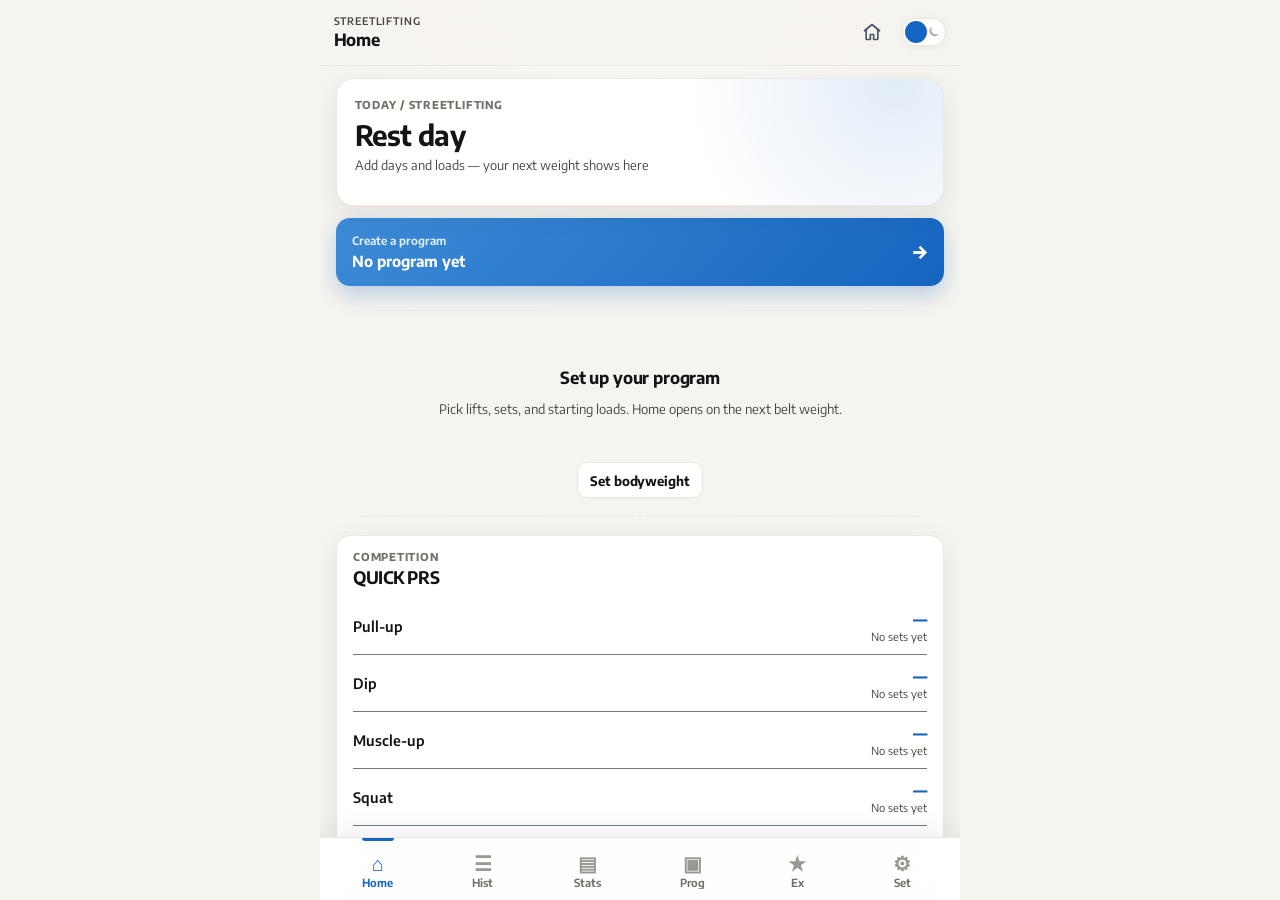
==== commit c8def324: "Update streetlifting app" ====
--- a/index.html
+++ b/index.html
@@ -38,7 +38,7 @@
         <h1 id="topbar-title">Streetlifting</h1>
       </div>
       <span id="topbar-meta" aria-live="polite"></span>
-      <a class="dong-home-link" href="https://dong-xuyong.github.io/" aria-label="Back to all apps">&#8592; Apps</a>
+      <a class="dong-home-link" href="https://dong-xuyong.github.io/" aria-label="Back to all apps" title="All apps"><svg viewBox="0 0 24 24" width="20" height="20" fill="none" stroke="currentColor" stroke-width="2" stroke-linecap="round" stroke-linejoin="round" aria-hidden="true"><path d="M3 10.5 12 3l9 7.5"/><path d="M5 9.5V20a1 1 0 0 0 1 1h4v-6h4v6h4a1 1 0 0 0 1-1V9.5"/></svg></a>
       <button type="button" data-dong-theme-toggle aria-label="Toggle color theme"></button>
     </header>
 
--- a/dong-ui/theme.css
+++ b/dong-ui/theme.css
@@ -307,20 +307,21 @@
 .dong-home-link {
   display: inline-flex;
   align-items: center;
+  justify-content: center;
   flex-shrink: 0;
-  min-height: 44px;
+  width: 44px;
+  height: 44px;
   margin-left: auto;
-  padding: 0 0.5rem;
+  border-radius: 999px;
   color: hsl(var(--muted-foreground));
-  font-size: 0.8rem;
-  font-weight: 600;
   text-decoration: none;
-  white-space: nowrap;
+  transition: color 0.15s, background-color 0.15s;
 }
 
 .dong-home-link:hover,
 .dong-home-link:focus-visible {
   color: hsl(var(--foreground));
+  background: hsl(var(--muted-foreground) / 0.12);
 }
 
 /* App headers often push the toggle right with an auto margin; the link takes that role. */
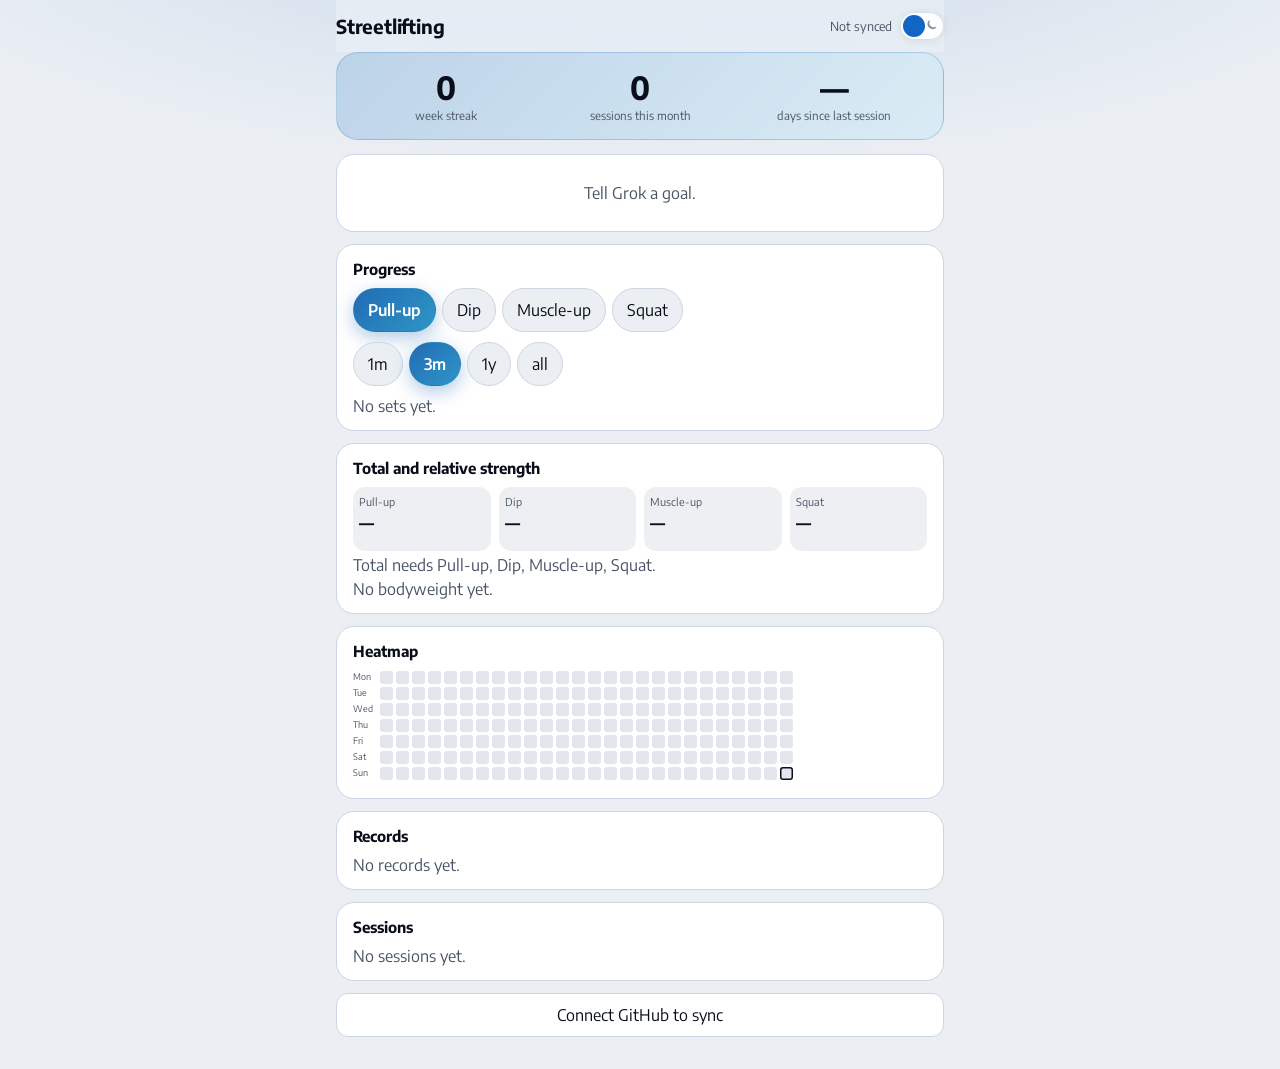
==== commit 521bfffe: "Update streetlifting app" ====
--- a/index.html
+++ b/index.html
@@ -1,89 +1,34 @@
 <!DOCTYPE html>
 <html lang="en">
 <head>
-  <meta charset="UTF-8" />
-  <meta name="viewport" content="width=device-width, initial-scale=1.0, viewport-fit=cover" />
-  <meta name="color-scheme" content="light dark" />
-  <!-- Pre-JS splash matches :root cream; theme.js swaps to #141414 in dark -->
+  <meta charset="utf-8" />
+  <meta name="viewport" content="width=device-width, initial-scale=1, viewport-fit=cover" />
   <meta name="theme-color" content="#f6f4ef" />
-  <meta name="description" content="Weighted calisthenics tracker — programs, session log, rest timer, and plate loads. Chalk on steel." />
-  <meta name="application-name" content="Streetlifting" />
-  <meta name="mobile-web-app-capable" content="yes" />
+  <meta name="description" content="Read-only streetlifting progress. Grok writes the log." />
   <meta name="apple-mobile-web-app-capable" content="yes" />
-  <meta name="apple-mobile-web-app-status-bar-style" content="black-translucent" />
   <meta name="apple-mobile-web-app-title" content="Streetlifting" />
   <meta name="format-detection" content="telephone=no" />
   <title>Streetlifting</title>
-  <link rel="preconnect" href="https://fonts.googleapis.com" />
-  <link rel="preconnect" href="https://fonts.gstatic.com" crossorigin />
-  <link href="https://fonts.googleapis.com/css2?family=Encode+Sans:wght@400;500;600;700;800&display=swap" rel="stylesheet" />
-  <link rel="stylesheet" href="dong-ui/theme.css?v=10" />
-  <link rel="stylesheet" href="styles.css?v=10" />
+  <link rel="icon" href="data:image/svg+xml,<svg xmlns='http://www.w3.org/2000/svg' viewBox='0 0 100 100'><rect width='100' height='100' rx='22' fill='%231565c0'/><path stroke='white' stroke-width='8' stroke-linecap='round' d='M18 50h64M30 36v28M70 36v28'/></svg>" />
+  <link rel="stylesheet" href="https://fonts.googleapis.com/css2?family=Encode+Sans:wght@400;500;600;700&display=swap" />
+  <link rel="stylesheet" href="dong-ui/theme.css?v=1" />
+  <link rel="stylesheet" href="styles.css?v=2" />
   <script src="dong-ui/theme.js"></script>
   <link rel="manifest" href="manifest.webmanifest" />
 </head>
 <body>
-  <a class="skip-link" href="#view-root">Skip to content</a>
-
-  <div id="app">
-    <header id="topbar" aria-labelledby="topbar-title">
-      <button
-        id="back-btn"
-        class="icon-btn hidden"
-        type="button"
-        aria-label="Back to home"
-      >&#8592;</button>
-      <div id="topbar-brand">
-        <p id="app-wordmark">Streetlifting</p>
-        <h1 id="topbar-title">Streetlifting</h1>
-      </div>
-      <span id="topbar-meta" aria-live="polite"></span>
-      <a class="dong-home-link" href="https://dong-xuyong.github.io/" aria-label="Back to all apps" title="All apps"><svg viewBox="0 0 24 24" width="20" height="20" fill="none" stroke="currentColor" stroke-width="2" stroke-linecap="round" stroke-linejoin="round" aria-hidden="true"><path d="M3 10.5 12 3l9 7.5"/><path d="M5 9.5V20a1 1 0 0 0 1 1h4v-6h4v6h4a1 1 0 0 0 1-1V9.5"/></svg></a>
-      <button type="button" data-dong-theme-toggle aria-label="Toggle color theme"></button>
-    </header>
-
-    <main id="view-root" tabindex="-1" aria-labelledby="topbar-title"></main>
-
-    <nav id="tabbar" aria-label="Primary">
-      <button type="button" data-tab="home" class="tab nav-tab active" aria-label="Home" aria-controls="view-root">
-        <span class="tab-icon nav-icon" aria-hidden="true">&#8962;</span><span class="tab-label">Home</span>
-      </button>
-      <button type="button" data-tab="history" class="tab nav-tab" aria-label="History" aria-controls="view-root">
-        <span class="tab-icon nav-icon" aria-hidden="true">&#9776;</span><span class="tab-label">Hist</span>
-      </button>
-      <button type="button" data-tab="analytics" class="tab nav-tab" aria-label="Analytics" aria-controls="view-root">
-        <span class="tab-icon nav-icon" aria-hidden="true">&#9636;</span><span class="tab-label">Stats</span>
-      </button>
-      <button type="button" data-tab="program" class="tab nav-tab" aria-label="Program" aria-controls="view-root">
-        <span class="tab-icon nav-icon" aria-hidden="true">&#9635;</span><span class="tab-label">Prog</span>
-      </button>
-      <button type="button" data-tab="exercises" class="tab nav-tab" aria-label="Exercises" aria-controls="view-root">
-        <span class="tab-icon nav-icon" aria-hidden="true">&#9733;</span><span class="tab-label">Ex</span>
-      </button>
-      <button type="button" data-tab="settings" class="tab nav-tab" aria-label="Settings" aria-controls="view-root">
-        <span class="tab-icon nav-icon" aria-hidden="true">&#9881;</span><span class="tab-label">Set</span>
-      </button>
-    </nav>
-  </div>
-
-  <noscript>
-    <p style="margin:24px 16px;color:#141414;font:500 1rem/1.4 'Encode Sans',system-ui,sans-serif;max-width:640px">
-      Streetlifting needs JavaScript to run. Enable it, then reload.
-    </p>
-  </noscript>
-
+  <header>
+    <h1>Streetlifting</h1>
+    <span id="sync-label" aria-live="polite"></span>
+    <button type="button" data-dong-theme-toggle aria-label="Toggle color theme"></button>
+  </header>
+  <section id="hero" class="hero" aria-label="Summary"></section>
+  <main id="main"></main>
+  <footer id="connect" hidden>
+    <button type="button" id="btn-connect">Connect GitHub to sync</button>
+  </footer>
   <script src="dong-ui/gh-sync.js?v=1"></script>
-  <script src="js/store.js?v=11"></script>
-  <script src="js/prs.js?v=10"></script>
-  <script src="js/csv.js?v=10"></script>
-  <script src="js/timer.js?v=11"></script>
-  <script src="js/views-home.js?v=10"></script>
-  <script src="js/views-exercises.js?v=10"></script>
-  <script src="js/views-program.js?v=10"></script>
-  <script src="js/views-log.js?v=10"></script>
-  <script src="js/views-summary.js?v=10"></script>
-  <script src="js/views-analytics.js?v=10"></script>
-  <script src="js/views-settings.js?v=12"></script>
-  <script src="app.js?v=10"></script>
+  <script src="core.js?v=1"></script>
+  <script src="app.js?v=1"></script>
 </body>
 </html>
--- a/styles.css
+++ b/styles.css
@@ -1,3711 +1,518 @@
-:root {
-  --bg: #f6f4ef;
-  --bg-soft: #f0eee8;
-  --bg-raised: #ffffff;
-  --bg-card: #ffffff;
-  --border: #ebe8e1;
-  --text: #141414;
-  --text-dim: #4a4640;
-  --text-mute: #746f67;
-  --accent: #1565c0;
-  --accent-soft: rgba(21, 101, 192, 0.12);
-  --green: #2e9e5b;
-  --red: #d64540;
-  --amber: #c18a1f;
-  --shadow: 0 8px 28px rgba(20, 18, 12, 0.08);
-  --radius: 14px;
-  --touch: 44px;
-  --max: 640px;
-  --chalk-haze: radial-gradient(
-    ellipse 130% 90% at 50% -10%,
-    rgba(255, 255, 255, 0.72) 0%,
-    rgba(246, 244, 239, 0.4) 40%,
-    transparent 72%
-  );
-  --steel-sheen: linear-gradient(
-    180deg,
-    rgba(255, 255, 255, 0.35) 0%,
-    transparent 52%
-  );
-  --steel-inset: linear-gradient(
-    180deg,
-    rgba(20, 18, 12, 0.03) 0%,
-    transparent 55%
-  );
-  --font-ui: var(--font-sans);
-  --font-load: var(--font-sans);
-  font-size: 16px;
-}
-
-html:not(.dark) .card,
-html:not(.dark) .list-item {
-  box-shadow: var(--shadow);
-}
-
-html:not(.dark) .btn {
-  box-shadow: 0 1px 2px rgba(20, 18, 12, 0.04);
-}
-
-html:not(.dark) .btn-primary,
-html:not(.dark) .btn.primary {
-  color: #ffffff;
-  border-color: #104e98;
-  background-image: linear-gradient(
-    180deg,
-    rgba(255, 255, 255, 0.18) 0%,
-    transparent 55%
-  );
-  box-shadow: 0 8px 22px color-mix(in srgb, var(--accent) 22%, transparent);
-}
-
-html:not(.dark) .btn-primary:active,
-html:not(.dark) .btn.primary:active {
-  border-color: #0f4788;
-}
-
-html:not(.dark) .dong-theme-toggle {
-  color: var(--text-dim);
-}
-
-html.dark {
-  --bg: #141414;
-  --bg-soft: #1c1c1c;
-  --bg-raised: #1f1f1f;
-  --bg-card: #1f1f1f;
-  --border: #2e2e2e;
-  --text: #f3f0ea;
-  --text-dim: #c4bfb6;
-  --text-mute: #8c877e;
-  --accent: #77b7ff;
-  --accent-soft: rgba(119, 183, 255, 0.16);
-  --shadow: 0 8px 28px rgba(0, 0, 0, 0.35);
-  --steel-sheen: linear-gradient(
-    180deg,
-    rgba(255, 255, 255, 0.04) 0%,
-    transparent 52%
-  );
-  --steel-inset: linear-gradient(
-    180deg,
-    rgba(0, 0, 0, 0.22) 0%,
-    transparent 55%
-  );
-}
-
-* {
-  box-sizing: border-box;
-  margin: 0;
-  padding: 0;
-}
-
-html,
 body {
-  height: 100%;
-  background: var(--bg);
-  color: var(--text);
-  font-family: var(--font-ui);
-  -webkit-tap-highlight-color: transparent;
-  -webkit-font-smoothing: antialiased;
-}
-
-button,
-input,
-select,
-textarea {
-  font-family: inherit;
-}
-
-#app {
-  display: flex;
-  flex-direction: column;
-  height: 100dvh;
+  --tint: 210 68% 42%;
+  --tint2: 199 62% 48%;
+  font-family: var(--font-sans);
+  color: var(--ink);
+  background:
+    radial-gradient(1200px 420px at 50% -120px, hsl(var(--tint) / 0.18), transparent 70%),
+    var(--bg);
+  background-attachment: fixed;
   max-width: 640px;
   margin: 0 auto;
-  background: var(--bg);
-  position: relative;
-  overflow: hidden;
-}
-
-/* Soft cream wash — no Nordic/dark-only grain */
-#app::before {
-  content: "";
-  pointer-events: none;
-  position: absolute;
-  inset: 0;
-  background: var(--chalk-haze);
-  opacity: 1;
-  z-index: 0;
-}
-
-html.dark #app::before {
-  background: var(--chalk-haze);
-}
-
-#app::after {
-  content: "";
-  pointer-events: none;
-  position: absolute;
-  inset: 0;
-  background: radial-gradient(
-    ellipse 80% 40% at 50% 100%,
-    color-mix(in srgb, var(--accent) 8%, transparent) 0%,
-    transparent 60%
-  );
-  z-index: 0;
-}
-
-#topbar,
-#view-root,
-#tabbar,
-.active-workout-bar {
-  position: relative;
-  z-index: 1;
-}
-
-/* ---------- Skip link (shell) ---------- */
-.skip-link {
-  position: fixed;
-  top: calc(0.5rem + env(safe-area-inset-top, 0px));
-  left: 0.5rem;
-  z-index: 100;
-  transform: translateY(-160%);
-  border-radius: 8px;
-  background: var(--text);
-  color: var(--bg);
-  padding: 0.65rem 0.85rem;
-  font: 700 0.9rem/1.2 var(--font-ui);
-  text-decoration: none;
-  transition: transform 0.15s ease;
-}
-
-.skip-link:focus {
-  transform: translateY(0);
-}
-
-.skip-link:focus:not(:focus-visible) {
-  transform: translateY(-160%);
-}
-
-.skip-link:focus-visible {
-  transform: translateY(0);
-  outline: 2px solid var(--accent);
-  outline-offset: 2px;
-}
-
-/* ---------- Top bar ---------- */
-#topbar {
+  padding:
+    0
+    max(16px, env(safe-area-inset-right))
+    calc(32px + env(safe-area-inset-bottom))
+    max(16px, env(safe-area-inset-left));
+  transition: background 0.4s ease;
+}
+
+header {
   position: sticky;
   top: 0;
-  z-index: 20;
+  z-index: 3;
   display: flex;
   align-items: center;
-  gap: 0.5rem;
+  gap: 8px;
+  min-height: calc(52px + env(safe-area-inset-top));
+  padding-top: env(safe-area-inset-top);
+  background: hsl(var(--nav-glass-bg));
+  backdrop-filter: blur(var(--nav-glass-blur)) saturate(var(--nav-glass-saturate));
+  -webkit-backdrop-filter: blur(var(--nav-glass-blur)) saturate(var(--nav-glass-saturate));
+}
+
+header h1 {
+  margin: 0;
   flex-shrink: 0;
-  padding: 0.65rem 0.85rem;
-  padding-top: calc(0.65rem + env(safe-area-inset-top));
-  background: color-mix(in srgb, var(--bg) 88%, transparent);
-  backdrop-filter: blur(12px);
-  -webkit-backdrop-filter: blur(12px);
-  border-bottom: 1px solid var(--border);
-  box-shadow: none;
-}
-
-#topbar-brand {
+  font-size: 1.2rem;
+  font-weight: 700;
+  letter-spacing: -0.01em;
+}
+
+#sync-label {
   flex: 1;
   min-width: 0;
-  display: flex;
-  flex-direction: column;
-  gap: 1px;
-  justify-content: center;
-}
-
-#app-wordmark {
-  margin: 0;
-  font-size: 0.65rem;
-  font-weight: 600;
-  letter-spacing: 0.08em;
-  text-transform: uppercase;
-  color: var(--text-dim);
-  line-height: 1.2;
+  text-align: right;
+  font-size: 0.78rem;
+  color: var(--text-dim);
   white-space: nowrap;
   overflow: hidden;
   text-overflow: ellipsis;
 }
 
-#topbar h1,
-#topbar-title {
-  font-size: 1.05rem;
-  flex: none;
-  font-weight: 700;
-  letter-spacing: -0.02em;
-  min-width: 0;
-  overflow: hidden;
-  text-overflow: ellipsis;
-  white-space: nowrap;
-  margin: 0;
-}
-
-#topbar-meta {
-  font-size: 0.78rem;
-  color: var(--text-dim);
-  flex-shrink: 0;
-  font-variant-numeric: tabular-nums;
-  letter-spacing: 0.02em;
-}
-
-#topbar-meta.workout-clock {
-  font-size: 0.95rem;
-  font-weight: 700;
-  color: var(--text);
-  min-width: 4.5ch;
-  text-align: right;
-}
-
-#topbar .dong-theme-toggle {
+header [data-dong-theme-toggle] {
   position: static;
   flex-shrink: 0;
-  width: var(--touch);
-  height: var(--touch);
-  min-width: var(--touch);
-  min-height: var(--touch);
-  border: 0;
-  background: transparent;
-  box-shadow: none;
-}
-
-#topbar .dong-theme-toggle__track {
-  width: 44px;
-  height: 28px;
-  border: 1px solid var(--border);
+}
+
+.hero {
+  position: relative;
+  overflow: hidden;
+  border-radius: 22px;
+  padding: 18px 16px 16px;
+  margin: 0 0 14px;
+  background:
+    linear-gradient(135deg, hsl(var(--tint) / 0.3), hsl(var(--tint2) / 0.18)),
+    var(--bg-card);
+  border: 1px solid hsl(var(--tint) / 0.25);
+}
+
+.hero[hidden] {
+  display: none;
+}
+
+.stats {
+  display: grid;
+  grid-template-columns: repeat(3, minmax(0, 1fr));
+  gap: 8px;
+  text-align: center;
+}
+
+.stat-num {
+  margin: 0;
+  font-size: 2rem;
+  font-weight: 700;
+  letter-spacing: -0.03em;
+  line-height: 1;
+  font-variant-numeric: tabular-nums;
+}
+
+.stat-label {
+  margin: 6px 0 0;
+  font-size: 0.72rem;
+  line-height: 1.25;
+  color: var(--text-dim);
+}
+
+.pr-banner {
+  margin-top: 14px;
+  padding-top: 12px;
+  border-top: 1px solid hsl(var(--tint) / 0.28);
+  text-align: left;
+}
+
+.kicker {
+  margin: 0 0 4px;
+  font-size: 0.75rem;
+  font-weight: 700;
+  letter-spacing: 0.06em;
+  text-transform: uppercase;
+  color: hsl(var(--tint));
+}
+
+.pr-banner ul {
+  margin: 0;
+  padding: 0;
+  list-style: none;
+}
+
+.pr-banner li {
+  margin: 3px 0;
+  font-weight: 600;
+}
+
+.card {
+  background: var(--bg-card);
+  border: 1px solid var(--line);
+  border-radius: 18px;
+  padding: 14px 16px;
+  margin: 0 0 12px;
+}
+
+.card h3 {
+  margin: 0 0 10px;
+  font-size: 0.95rem;
+  font-weight: 700;
+}
+
+.card.empty {
+  text-align: center;
+  color: var(--text-dim);
+  padding: 28px 16px;
+}
+
+.goal.is-hit {
+  border-color: hsl(var(--tint) / 0.5);
+}
+
+.goal.is-stalled {
+  border-color: hsl(32 70% 48% / 0.55);
+}
+
+.goal-target {
+  margin: 0 0 8px;
+  color: var(--text-dim);
+  font-size: 0.92rem;
+}
+
+.goal-note,
+.prose {
+  margin: 8px 0 0;
+  line-height: 1.45;
+  white-space: pre-wrap;
+  overflow-wrap: anywhere;
+}
+
+.goal-meta {
+  display: flex;
+  justify-content: space-between;
+  gap: 8px;
+  margin: 6px 0 0;
+  font-size: 0.88rem;
+  font-variant-numeric: tabular-nums;
+}
+
+.status-hit {
+  color: hsl(var(--tint));
+  font-weight: 700;
+}
+
+.status-stalled {
+  color: hsl(32 75% 40%);
+  font-weight: 700;
+}
+
+html.dark .status-stalled {
+  color: hsl(36 85% 62%);
+}
+
+.bar {
+  display: block;
+  height: 8px;
+  border-radius: 99px;
+  background: hsl(var(--muted));
+  overflow: hidden;
+}
+
+.bar > i {
+  display: block;
+  height: 100%;
+  width: 0;
+  border-radius: inherit;
+  background: hsl(var(--tint));
+}
+
+.toggle {
+  display: flex;
+  flex-wrap: wrap;
+  gap: 6px;
+  margin: 0 0 10px;
+}
+
+.toggle button,
+#btn-connect,
+.session-toggle {
+  font: inherit;
+  color: inherit;
+  cursor: pointer;
+  -webkit-tap-highlight-color: transparent;
+}
+
+.toggle button {
+  flex: 0 1 auto;
+  min-width: 44px;
+  min-height: 44px;
+  white-space: nowrap;
+  border: 1px solid var(--line);
+  background: var(--bg);
   border-radius: 999px;
-  background: color-mix(in srgb, var(--bg-raised) 88%, transparent);
-  box-shadow: 0 1px 8px rgba(20, 18, 12, 0.08);
-}
-
-.icon-btn {
-  background: transparent;
-  border: none;
-  color: var(--text);
-  border-radius: 999px;
-  width: var(--touch);
-  height: var(--touch);
-  min-width: var(--touch);
-  min-height: var(--touch);
-  font-size: 1.25rem;
-  cursor: pointer;
-  flex-shrink: 0;
-  display: inline-flex;
-  align-items: center;
-  justify-content: center;
-  transition: background-color 0.15s ease;
-}
-
-.icon-btn:hover {
-  background: var(--bg-soft);
-}
-
-.icon-btn:active {
-  background: var(--accent-soft);
-}
-
-/* ---------- Main scroll ---------- */
-#view-root {
-  flex: 1;
-  overflow-y: auto;
-  padding: 8px 16px 28px;
+  padding: 0 14px;
+}
+
+.toggle button.on {
+  background: linear-gradient(135deg, hsl(var(--tint)), hsl(var(--tint2)));
+  color: #fff;
+  border-color: transparent;
+  font-weight: 600;
+  box-shadow: 0 6px 18px hsl(var(--tint) / 0.35);
+}
+
+.chart svg {
+  width: 100%;
+  height: auto;
+  display: block;
+  color: hsl(var(--tint));
+}
+
+.chart-line {
+  fill: none;
+  stroke: currentColor;
+  stroke-width: 2.5;
+  stroke-linejoin: round;
+  stroke-linecap: round;
+}
+
+.chart-dot,
+.chart-pr {
+  fill: currentColor;
+}
+
+.chart-pr {
+  stroke: var(--bg-card);
+  stroke-width: 2;
+}
+
+.axis {
+  display: flex;
+  justify-content: space-between;
+  gap: 8px;
+  margin: 4px 0 0;
+  font-size: 0.72rem;
+  color: var(--text-dim);
+  font-variant-numeric: tabular-nums;
+}
+
+.axis span:nth-child(2) {
+  text-align: center;
+}
+
+.empty-line {
+  margin: 4px 0 0;
+  color: var(--text-dim);
+}
+
+.tiles {
+  display: grid;
+  grid-template-columns: repeat(4, minmax(0, 1fr));
+  gap: 8px;
+}
+
+.tile {
+  min-height: 64px;
+  padding: 8px 6px;
+  border-radius: 12px;
+  background: hsl(var(--muted) / 0.65);
+}
+
+.tile-name {
+  display: block;
+  font-size: 0.68rem;
+  line-height: 1.2;
+  color: var(--text-dim);
+}
+
+.tile-val {
+  display: block;
+  margin-top: 4px;
+  font-size: 1.05rem;
+  font-weight: 700;
+  letter-spacing: -0.02em;
+  font-variant-numeric: tabular-nums;
+}
+
+.subhead {
+  margin: 14px 0 8px;
+  font-size: 0.82rem;
+  font-weight: 700;
+}
+
+.bw-line {
+  margin: 0 0 8px;
+  font-size: 1.15rem;
+  font-weight: 700;
+  font-variant-numeric: tabular-nums;
+}
+
+.bw-line span {
+  margin-right: 6px;
+  font-size: 0.82rem;
+  font-weight: 600;
+  color: var(--text-dim);
+}
+
+.rels {
+  display: grid;
+  grid-template-columns: repeat(2, minmax(0, 1fr));
+  gap: 8px;
+}
+
+.rel-name {
+  display: block;
+  font-size: 0.72rem;
+  color: var(--text-dim);
+}
+
+.rel-val {
+  display: block;
+  margin-top: 2px;
+  font-weight: 700;
+  font-variant-numeric: tabular-nums;
+}
+
+.heat-layout {
+  display: flex;
+  gap: 6px;
+  align-items: flex-start;
+}
+
+.heat-days {
+  display: grid;
+  grid-template-rows: repeat(7, 13px);
+  gap: 3px;
+  flex: none;
+  font-size: 9px;
+  line-height: 13px;
+  color: var(--text-dim);
+}
+
+.heat-scroll {
+  overflow-x: auto;
   -webkit-overflow-scrolling: touch;
-}
-
-#view-root[data-sl-view="log"] {
-  padding-bottom: 20px;
-}
-
-/* ---------- Workout clock + complete FAB (Log) ---------- */
-.log-workout-clock-card {
-  padding-top: 10px;
-  padding-bottom: 10px;
-}
-
-.log-workout-clock-row {
-  display: flex;
-  align-items: center;
-  justify-content: space-between;
-  gap: 10px;
-  min-width: 0;
-}
-
-.log-workout-title {
+  overscroll-behavior-x: contain;
   flex: 1;
   min-width: 0;
-  font-size: 1.05rem;
-  font-weight: 700;
-  letter-spacing: -0.02em;
-  color: var(--text);
-  overflow: hidden;
-  text-overflow: ellipsis;
-  white-space: nowrap;
-}
-
-.log-workout-clock-row .lbl {
-  margin: 0;
-  font-size: 0.72rem;
-  font-weight: 700;
-  text-transform: uppercase;
-  letter-spacing: 0.1em;
-  color: var(--text-dim);
-}
-
-.log-workout-clock {
-  font-family: var(--font-load);
-  font-size: 1.35rem;
-  font-weight: 800;
-  letter-spacing: -0.02em;
-  color: var(--text);
-  font-variant-numeric: tabular-nums;
-  line-height: 1;
-  flex-shrink: 0;
-}
-
-/* Inline variant of .log-text-action: sizes to its label instead of the row.
-   Selector is doubled so it beats the later .log-text-action width rule. */
-.log-text-action.log-finish-inline,
-.log-finish-inline {
-  flex: 0 0 auto;
-  width: auto;
-  margin: 0;
-  padding: 0 4px;
-  min-height: var(--touch);
-  display: inline-flex;
-  align-items: center;
-}
-
-.log-session-layout {
-  position: relative;
-}
-
-.log-complete-fab {
-  position: absolute;
-  right: max(16px, env(safe-area-inset-right));
-  bottom: calc(64px + env(safe-area-inset-bottom) + 12px);
-  z-index: 40;
-  min-height: 48px;
-  padding: 12px 18px;
-  border-radius: 14px;
-  box-shadow:
-    0 8px 24px rgba(13, 17, 23, 0.18),
-    inset 0 1px 0 rgba(230, 237, 243, 0.25);
-  white-space: nowrap;
-}
-
-.log-session-actions {
-  display: flex;
-  flex-direction: column;
-  align-items: stretch;
-  gap: 2px;
-  margin-top: 8px;
-  margin-bottom: 4px;
-}
-
-#loading {
-  color: var(--text-dim);
-  text-align: center;
-  padding: 48px 0;
-}
-
-/* ---------- Active workout bar (above tab bar) ---------- */
-/*
-  A3 appends #active-workout-bar as the last child of #app (after #tabbar).
-  Flex order places it visually above #tabbar. Because the bar is in normal
-  flow, #view-root shrinks automatically — no extra bottom padding hook.
-*/
-.active-workout-bar {
-  order: 2;
-  flex-shrink: 0;
-  z-index: 2;
-  display: flex;
-  align-items: center;
-  justify-content: space-between;
-  gap: 12px;
-  width: 100%;
-  min-height: var(--touch);
-  padding: 10px 16px;
-  margin: 0;
-  border: none;
-  border-top: 1px solid var(--border);
-  background: color-mix(in srgb, var(--bg-raised) 92%, transparent);
-  backdrop-filter: blur(12px);
-  -webkit-backdrop-filter: blur(12px);
-  box-shadow: 0 -4px 16px rgba(20, 18, 12, 0.04);
-  color: var(--text);
-  cursor: pointer;
-  text-align: left;
-  font: inherit;
-  transition: background-color 0.15s ease, border-color 0.15s ease;
-  -webkit-tap-highlight-color: transparent;
-}
-
-.active-workout-bar:active {
-  background-color: var(--bg-raised);
-  border-top-color: var(--accent);
-}
-
-.active-workout-bar:focus-visible {
-  outline: 2px solid var(--accent);
-  outline-offset: -2px;
-}
-
-.active-workout-bar-name {
-  flex: 1;
-  min-width: 0;
-  font-size: 0.95rem;
-  font-weight: 700;
-  letter-spacing: -0.01em;
-  overflow: hidden;
-  text-overflow: ellipsis;
-  white-space: nowrap;
-}
-
-.active-workout-bar-time {
-  flex-shrink: 0;
-  font-family: var(--font-load);
-  font-size: 1.2rem;
-  font-weight: 800;
-  font-variant-numeric: tabular-nums;
-  letter-spacing: -0.02em;
-  line-height: 1;
-  color: var(--accent);
-  min-width: 4.5ch;
-  text-align: right;
-}
-
-/* Keep fixed toasts clear of the active bar when present */
-body:has(.active-workout-bar) .toast {
-  bottom: calc(64px + 48px + env(safe-area-inset-bottom) + 16px);
-}
-
-/* Avoid a double weld between bar and tabbar */
-#app:has(.active-workout-bar) #tabbar {
-  border-top: none;
-}
-
-/* ---------- Tab bar (6 tabs — Insights glass + accent underline) ---------- */
-#tabbar {
-  order: 3;
-  z-index: 25;
+  padding: 1px 1px 4px;
+}
+
+.heat-grid {
   display: grid;
-  grid-template-columns: repeat(6, minmax(0, 1fr));
-  flex-shrink: 0;
-  width: 100%;
-  border-top: 1px solid var(--border);
-  background: color-mix(in srgb, var(--bg-raised) 92%, transparent);
-  box-shadow: 0 -8px 24px rgba(20, 18, 12, 0.06);
-  backdrop-filter: blur(16px);
-  -webkit-backdrop-filter: blur(16px);
-  padding: 0.25rem 0.35rem env(safe-area-inset-bottom);
-}
-
-html.dark #tabbar {
-  box-shadow: 0 -8px 24px rgba(0, 0, 0, 0.28);
-}
-
-.tab,
-.nav-tab {
-  position: relative;
-  display: flex;
-  min-height: 58px;
-  min-width: var(--touch);
-  align-items: center;
-  justify-content: center;
-  flex-direction: column;
-  gap: 0.15rem;
-  border: 0;
-  background: transparent;
-  color: var(--text-mute);
-  font: inherit;
-  font-size: 0.7rem;
-  font-weight: 650;
-  line-height: 1.15;
-  cursor: pointer;
-  padding: 8px 2px;
-  transition: color 0.18s ease;
-}
-
-.tab::before,
-.nav-tab::before {
-  content: "";
-  position: absolute;
-  top: -0.25rem;
-  width: 2rem;
-  height: 3px;
-  border-radius: 0 0 3px 3px;
-  background: var(--accent);
-  opacity: 0;
-  transform: scaleX(0);
-  transition: opacity 0.18s ease, transform 0.18s ease;
-}
-
-.tab::after,
-.nav-tab::after {
-  content: none;
-}
-
-.tab.active,
-.nav-tab.active {
-  color: var(--accent);
-}
-
-.tab.active::before,
-.nav-tab.active::before {
-  opacity: 1;
-  transform: scaleX(1);
-}
-
-.tab-icon,
-.nav-icon {
-  font-size: 1.25rem;
-  line-height: 1;
-  opacity: 0.72;
-  transition: opacity 0.18s ease;
-}
-
-.tab.active .tab-icon,
-.tab.active .nav-icon,
-.nav-tab.active .tab-icon,
-.nav-tab.active .nav-icon {
-  opacity: 1;
-}
-
-.tab-label {
-  display: block;
-  max-width: 100%;
-  overflow: hidden;
-  text-overflow: ellipsis;
-  white-space: nowrap;
-}
-
-@media (max-width: 380px) {
-  .tab,
-  .nav-tab {
-    min-height: var(--touch);
-    font-size: 0.62rem;
-    padding: 6px 1px;
-  }
-
-  .tab-icon,
-  .nav-icon {
-    font-size: 1.1rem;
-  }
-
-  .tab::before,
-  .nav-tab::before {
-    width: 1.35rem;
-  }
-}
-
-/* ---------- Signature: belt load numeral (Insights learning-hero card) ---------- */
-.learning-hero,
-.load-hero {
-  padding: 1.2rem 1.1rem 1.15rem;
-  margin: 4px 0 12px;
-  position: relative;
-  border: 1px solid var(--border);
-  border-radius: calc(var(--radius) + 4px);
-  background:
-    radial-gradient(circle at 92% 5%, var(--accent-soft), transparent 36%),
-    var(--bg-raised);
-  box-shadow: var(--shadow);
-  animation: load-hero-in 0.22s ease-out both;
-}
-
-.learning-hero {
-  text-align: left;
-}
-
-.load-hero {
-  text-align: center;
-}
-
-.load-hero::before,
-.load-hero::after {
-  content: none;
-}
-
-.eyebrow,
-.load-hero .eyebrow {
-  position: relative;
-  z-index: 1;
-  display: block;
-  font-size: 0.68rem;
-  font-weight: 750;
-  text-transform: uppercase;
-  letter-spacing: 0.07em;
-  color: var(--text-mute);
-}
-
-.load-hero .eyebrow {
-  margin-bottom: 10px;
-}
-
-.hero-topline,
-.section-heading {
-  display: flex;
-  align-items: center;
-  justify-content: space-between;
-  gap: 1rem;
-}
-
-.hero-xp {
-  color: var(--accent);
-  font-size: 0.78rem;
-  font-weight: 800;
-  font-variant-numeric: tabular-nums;
-  letter-spacing: -0.01em;
-  white-space: nowrap;
-}
-
-.learning-hero h2,
-.section-heading h2,
-.card .section-heading h2,
-.load-hero .lift {
-  position: relative;
-  z-index: 1;
-  margin: 0.35rem 0 0;
-  font-size: clamp(1.25rem, 4.5vw, 1.75rem);
-  font-weight: 700;
-  letter-spacing: -0.025em;
-  color: var(--text);
-}
-
-.load-hero .lift {
-  font-size: clamp(1.15rem, 4vw, 1.35rem);
-  color: var(--accent);
-}
-
-.learning-hero .hero-meta {
-  margin: 0.35rem 0 0.75rem;
-  font-size: 0.8rem;
-  color: var(--text-dim);
-  line-height: 1.4;
-}
-
-.learning-hero .progress-track {
-  width: 100%;
-  height: 7px;
-  margin-top: 0.35rem;
-  overflow: hidden;
-  border-radius: 999px;
-  background: var(--border);
-}
-
-.learning-hero .progress-fill {
-  display: block;
-  height: 100%;
-  border-radius: inherit;
-  background: var(--accent);
-}
-
-.section-heading {
-  margin: 0 0 0.7rem;
-}
-
-.section-heading h2,
-.card .section-heading h2 {
-  margin: 0.15rem 0 0;
-  font-size: 1.08rem;
-}
-
-.card .section-heading {
-  margin-bottom: 10px;
-}
-
-.load-hero .num {
-  position: relative;
-  z-index: 1;
-  display: block;
-  font-family: var(--font-load);
-  font-weight: 800;
-  font-size: clamp(3.6rem, 20vw, 5.25rem);
-  line-height: 0.9;
-  letter-spacing: -0.04em;
-  font-variant-numeric: tabular-nums;
-  color: var(--text);
-  text-shadow: none;
-}
-
-.load-hero .unit {
-  position: relative;
-  z-index: 1;
-  display: inline-block;
-  margin-top: 6px;
-  font-family: var(--font-load);
-  font-weight: 700;
-  font-size: 1rem;
-  color: var(--text-mute);
-  letter-spacing: 0.08em;
-  text-transform: uppercase;
-}
-
-.load-hero .session-name,
-.load-hero .meta {
-  position: relative;
-  z-index: 1;
-  margin-top: 6px;
-  font-size: 0.8rem;
-  color: var(--text-dim);
-}
-
-.load-hero .cta {
-  position: relative;
-  z-index: 1;
-  margin-top: 18px;
-  padding: 0;
-}
-
-.load-hero.empty .num {
-  color: var(--text-mute);
-  font-size: clamp(2.4rem, 13vw, 3.2rem);
-  letter-spacing: -0.02em;
-}
-
-@keyframes load-hero-in {
-  from {
-    opacity: 0;
-    transform: translateY(10px);
-  }
-  to {
-    opacity: 1;
-    transform: translateY(0);
-  }
-}
-
-.home-cta {
-  margin-bottom: 0;
-}
-
-/* Insights primary-action — maps onto Home .btn.primary */
-.primary-action,
-.home-cta .btn.primary,
-.home-cta .btn-primary {
-  display: flex;
-  width: 100%;
-  min-height: 68px;
-  align-items: center;
-  justify-content: space-between;
-  gap: 1rem;
-  margin-bottom: 1.5rem;
-  padding: 0.9rem 1rem;
-  border: 0;
-  border-radius: var(--radius);
-  background: linear-gradient(135deg, #3d8bd6, #1565c0);
-  box-shadow: 0 8px 22px color-mix(in srgb, var(--accent) 28%, transparent);
-  color: #ffffff;
-  font: inherit;
-  font-size: 0.95rem;
-  font-weight: 750;
-  text-align: left;
-  cursor: pointer;
-}
-
-.home-cta .btn.primary,
-.home-cta .btn-primary {
-  justify-content: center;
-  text-align: center;
-  margin-bottom: 0;
-}
-
-.primary-action small {
-  display: block;
-  margin-bottom: 0.2rem;
-  font-size: 0.72rem;
-  font-weight: 650;
-  opacity: 0.85;
-}
-
-.primary-action strong {
-  display: -webkit-box;
-  overflow: hidden;
-  font-size: 0.95rem;
-  line-height: 1.35;
-  -webkit-box-orient: vertical;
-  -webkit-line-clamp: 2;
-}
-
-.primary-arrow {
-  flex-shrink: 0;
-  font-size: 1.4rem;
-}
-
-html.dark .primary-action,
-html.dark .home-cta .btn.primary,
-html.dark .home-cta .btn-primary {
-  background: linear-gradient(135deg, #77b7ff, #3d8bd6);
-  color: #08131f;
-}
-
-/* Insights status-stats — maps onto Home .stat-grid */
-.status-stats,
-.stat-grid.cols-3 {
-  display: grid;
-  grid-template-columns: repeat(3, 1fr);
-  gap: 0.45rem;
-  margin-top: 0;
-  margin-bottom: 12px;
-}
-
-.learning-hero .status-stats {
-  margin-top: 1rem;
-  margin-bottom: 0;
-}
-
-.status-stats[data-count="1"] {
-  grid-template-columns: 1fr;
-}
-
-.status-stats[data-count="2"] {
-  grid-template-columns: repeat(2, 1fr);
-}
-
-.status-stats[data-count="4"] {
-  grid-template-columns: repeat(2, 1fr);
-}
-
-@media (min-width: 420px) {
-  .status-stats[data-count="4"] {
-    grid-template-columns: repeat(4, 1fr);
-  }
-}
-
-.status-stats button,
-.status-stats > *,
-.stat-grid > .stat {
-  min-width: 0;
-  min-height: 62px;
-  border: 1px solid var(--border);
-  border-radius: 12px;
-  background: color-mix(in srgb, var(--bg-soft) 82%, transparent);
-  color: var(--text);
-  font: inherit;
-  text-align: center;
-}
-
-.status-stats button {
-  cursor: pointer;
-}
-
-.status-stats strong,
-.stat-grid strong,
-.stat .num,
-.stat .val {
-  display: block;
-  font-size: 1.2rem;
-  line-height: 1.1;
-}
-
-.status-stats span,
-.stat-grid span,
-.stat .lbl {
-  display: block;
-  margin-top: 0.25rem;
-  color: var(--text-mute);
-  font-size: 0.68rem;
-  font-weight: 600;
-}
-
-/* Weld divider — chalk-on-steel seam, not a soft HR */
-.weld,
-hr.sep {
-  border: none;
-  height: 1px;
-  margin: 18px 0;
-  background: linear-gradient(
-    90deg,
-    transparent 0%,
-    var(--border) 12%,
-    color-mix(in srgb, var(--border) 70%, var(--bg-raised)) 50%,
-    var(--border) 88%,
-    transparent 100%
-  );
-  position: relative;
-}
-
-.weld::after,
-hr.sep::after {
-  content: "";
-  position: absolute;
-  left: 50%;
-  top: 50%;
-  width: 6px;
-  height: 6px;
-  transform: translate(-50%, -50%) rotate(45deg);
-  background: var(--border);
-  border: 1px solid color-mix(in srgb, var(--bg-raised) 70%, var(--border));
-  box-sizing: border-box;
-}
-
-/* ---------- Utilities ---------- */
-.hidden {
-  display: none !important;
-}
-
-.muted {
-  color: var(--text-dim);
-  font-size: 0.85rem;
-  line-height: 1.45;
-}
-
-.muted.small,
-.small {
-  font-size: 0.75rem;
-}
-
-.stack {
-  display: flex;
-  flex-direction: column;
-  gap: 10px;
-}
-
-.stack-sm {
-  gap: 6px;
-}
-
-.stack-lg {
-  gap: 16px;
-}
-
-.row,
-.spread {
-  display: flex;
-  align-items: center;
-  gap: 10px;
-}
-
-.row.wrap {
-  flex-wrap: wrap;
-}
-
-.row.spread,
-.spread {
-  justify-content: space-between;
-}
-
-.row .grow,
-.grow {
-  flex: 1;
-  min-width: 0;
-}
-
-.gap-sm {
-  gap: 6px;
-}
-
-.gap-lg {
-  gap: 14px;
-}
-
-/* ---------- Buttons ---------- */
-.btn {
-  display: inline-flex;
-  align-items: center;
-  justify-content: center;
-  gap: 6px;
-  min-height: var(--touch);
-  padding: 12px 16px;
-  background: var(--bg-raised);
-  background-image: var(--steel-sheen);
-  color: var(--text);
-  border: 1px solid var(--border);
-  border-radius: var(--radius);
-  font-size: 0.95rem;
-  font-weight: 700;
-  cursor: pointer;
-  text-align: center;
-  letter-spacing: -0.01em;
-  box-shadow: inset 0 1px 0 rgba(230, 237, 243, 0.05);
-  transition: opacity 0.15s ease, border-color 0.15s ease, background-color 0.15s ease;
-}
-
-.btn:active {
-  opacity: 0.88;
-  border-color: rgba(119, 183, 255, 0.3);
-}
-
-.btn:disabled {
-  opacity: 0.4;
-  cursor: default;
-  box-shadow: none;
-}
-
-.btn-primary,
-.btn.primary {
-  background: var(--accent);
-  background-image: linear-gradient(
-    180deg,
-    rgba(255, 255, 255, 0.22) 0%,
-    transparent 55%
-  );
-  color: #08131f;
-  border-color: #5aa3f0;
-  box-shadow: inset 0 1px 0 rgba(230, 237, 243, 0.25);
-}
-
-.btn-primary:active,
-.btn.primary:active {
-  border-color: var(--accent);
-  opacity: 0.9;
-}
-
-.btn-danger,
-.btn.danger {
-  background: transparent;
-  background-image: none;
-  color: var(--red);
-  border-color: rgba(229, 83, 75, 0.55);
-  box-shadow: none;
-}
-
-.btn.secondary {
-  background: var(--bg-card);
-  background-image: var(--steel-sheen);
-}
-
-.btn.block,
-.btn-block {
-  width: 100%;
-}
-
-.btn.sm,
-.btn-sm {
-  min-height: 36px;
-  padding: 8px 12px;
-  font-size: 0.82rem;
-  border-radius: 10px;
-}
-
-.btn.ghost {
-  background: transparent;
-  background-image: none;
-  border-color: transparent;
-  color: var(--text-dim);
-  box-shadow: none;
-}
-
-/* ---------- Cards & lists ---------- */
-.card {
-  background: var(--bg-raised);
-  background-image: none;
-  border: 1px solid var(--border);
-  border-radius: var(--radius);
-  padding: 14px 16px;
-  margin-bottom: 10px;
-  box-shadow: var(--shadow);
-}
-
-.card h2,
-.card .card-title {
-  font-size: 0.72rem;
-  font-weight: 700;
-  text-transform: uppercase;
-  letter-spacing: 0.1em;
-  color: var(--text-dim);
-  margin-bottom: 12px;
-}
-
-.card-head {
-  display: flex;
-  align-items: center;
-  justify-content: space-between;
-  gap: 10px;
-  margin-bottom: 12px;
-}
-
-.list-item {
-  display: flex;
-  align-items: center;
-  gap: 12px;
-  background: var(--bg-raised);
-  background-image: var(--steel-sheen);
-  border: 1px solid var(--border);
-  border-radius: var(--radius);
-  padding: 13px 14px;
-  margin-bottom: 8px;
-  cursor: pointer;
-  min-height: var(--touch);
-  color: var(--text);
-  text-align: left;
-  width: 100%;
-  box-shadow: inset 0 1px 0 rgba(230, 237, 243, 0.04);
-  transition: border-color 0.15s ease;
-}
-
-.list-item:active {
-  border-color: rgba(119, 183, 255, 0.45);
-}
-
-.list-item .name {
-  flex: 1;
-  font-size: 0.95rem;
-  font-weight: 600;
-  min-width: 0;
-}
-
-.list-item .meta {
-  font-size: 0.75rem;
-  color: var(--text-dim);
-  text-align: right;
-  flex-shrink: 0;
-  font-variant-numeric: tabular-nums;
-}
-
-.list-item .chev {
-  color: var(--text-dim);
-  flex-shrink: 0;
-  opacity: 0.7;
-}
-
-/* ---------- History day list expand ---------- */
-.hist-session {
-  margin-bottom: 8px;
-}
-
-.hist-session > .list-item {
-  margin-bottom: 0;
-}
-
-.hist-session.is-open > .list-item {
-  border-color: rgba(119, 183, 255, 0.35);
-  border-bottom-left-radius: 0;
-  border-bottom-right-radius: 0;
-}
-
-.hist-session.is-open > .list-item .chev {
-  color: var(--accent);
-  opacity: 1;
-}
-
-.hist-session-details {
-  padding: 12px 14px 14px;
-  border: 1px solid var(--border);
-  border-top: none;
-  border-radius: 0 0 var(--radius) var(--radius);
-  background: var(--bg-card);
-  background-image: var(--steel-sheen);
-}
-
-.hist-ex-block + .hist-ex-block {
-  margin-top: 14px;
-  padding-top: 12px;
-  border-top: 1px solid var(--border);
-}
-
-.hist-ex-name {
-  font-size: 0.88rem;
-  font-weight: 700;
-  margin-bottom: 6px;
-}
-
-.hist-session-actions {
-  margin-top: 12px;
-  padding-top: 12px;
-  border-top: 1px solid var(--border);
-}
-
-.hist-session-actions .btn {
-  margin: 0;
-}
-
-/* ---------- Chips ---------- */
-.chip-row {
-  display: flex;
-  gap: 8px;
-  flex-wrap: wrap;
-  margin-bottom: 12px;
-}
-
-.chip {
-  display: inline-flex;
-  align-items: center;
-  justify-content: center;
-  background: var(--bg-raised);
-  background-image: var(--steel-sheen);
-  border: 1px solid var(--border);
-  color: var(--text-dim);
-  border-radius: 999px;
-  padding: 8px 14px;
-  min-height: 36px;
-  font-size: 0.8rem;
-  font-weight: 600;
-  cursor: pointer;
-  transition: color 0.15s ease, background-color 0.15s ease, border-color 0.15s ease;
-}
-
-.chip.active {
-  background: var(--accent);
-  background-image: linear-gradient(
-    180deg,
-    rgba(230, 237, 243, 0.16) 0%,
-    transparent 60%
-  );
-  color: #08131f;
-  border-color: #5aa3f0;
-  font-weight: 700;
-}
-
-.chip:active {
-  opacity: 0.9;
-}
-
-/* ---------- Forms ---------- */
-.field {
-  display: block;
-  margin-bottom: 12px;
-}
-
-.field > span,
-.field .lbl,
-label.field > span {
-  display: block;
-  font-size: 0.72rem;
-  font-weight: 700;
-  text-transform: uppercase;
-  letter-spacing: 0.06em;
-  color: var(--text-dim);
-  margin-bottom: 6px;
-}
-
-input[type="text"],
-input[type="number"],
-input[type="date"],
-input[type="search"],
-input[type="email"],
-input[type="password"],
-textarea,
-select {
-  width: 100%;
-  min-height: var(--touch);
-  background: var(--bg);
-  background-image: var(--steel-inset);
-  border: 1px solid var(--border);
-  border-radius: var(--radius);
-  color: var(--text);
-  padding: 12px 14px;
-  font-size: 1rem;
-  font-variant-numeric: tabular-nums;
-  appearance: none;
-  -webkit-appearance: none;
-  box-shadow: inset 0 1px 2px rgba(13, 17, 23, 0.35);
-  transition: border-color 0.15s ease, box-shadow 0.15s ease;
-}
-
-textarea {
-  min-height: 88px;
-  resize: vertical;
-  line-height: 1.45;
-}
-
-select {
-  background-image:
-    var(--steel-inset),
-    url("data:image/svg+xml,%3Csvg xmlns='http://www.w3.org/2000/svg' width='12' height='8' viewBox='0 0 12 8'%3E%3Cpath fill='%238b98a9' d='M1 1l5 5 5-5'/%3E%3C/svg%3E");
-  background-repeat: no-repeat, no-repeat;
-  background-position: 0 0, right 14px center;
-  background-size: auto, 12px 8px;
-  padding-right: 36px;
-}
-
-input:focus,
-textarea:focus,
-select:focus {
-  outline: none;
-  border-color: rgba(119, 183, 255, 0.65);
-  box-shadow:
-    inset 0 1px 2px rgba(13, 17, 23, 0.35),
-    0 0 0 3px var(--accent-soft);
-}
-
-input::placeholder,
-textarea::placeholder {
-  color: var(--text-dim);
-  opacity: 0.75;
-}
-
-input[type="checkbox"],
-input[type="radio"] {
-  width: 20px;
-  height: 20px;
-  accent-color: var(--accent);
-  flex-shrink: 0;
-}
-
-/* ---------- Headings ---------- */
-h2.head,
-.section-head {
-  font-size: 0.72rem;
-  color: var(--text-dim);
-  text-transform: uppercase;
-  letter-spacing: 0.1em;
-  margin: 20px 0 10px;
-  font-weight: 700;
-}
-
-/* ---------- Stats ---------- */
-.stat-grid {
-  display: grid;
-  grid-template-columns: repeat(2, 1fr);
-  gap: 0.45rem;
-  margin-bottom: 12px;
-}
-
-.stat-grid.cols-3 {
-  grid-template-columns: repeat(3, 1fr);
-}
-
-.stat {
-  min-height: 62px;
-  background: color-mix(in srgb, var(--bg-soft) 82%, transparent);
-  background-image: none;
-  border: 1px solid var(--border);
-  border-radius: 12px;
-  padding: 12px 8px;
-  text-align: center;
-}
-
-.stat .num,
-.stat .val {
-  font-family: var(--font-load);
-  font-size: 1.35rem;
-  font-weight: 800;
-  line-height: 1.15;
-  font-variant-numeric: tabular-nums;
-  letter-spacing: -0.02em;
-}
-
-.stat .lbl {
-  font-size: 0.68rem;
-  color: var(--text-dim);
-  margin-top: 4px;
-  letter-spacing: 0.03em;
-}
-
-.stat.accent .num,
-.stat.accent .val {
-  color: var(--accent);
-}
-
-.stat.green .num,
-.stat.green .val {
-  color: var(--green);
-}
-
-.stat.amber .num,
-.stat.amber .val {
-  color: var(--amber);
-}
-
-/* ---------- Badges ---------- */
-.badge {
-  display: inline-block;
-  font-size: 0.62rem;
-  font-weight: 800;
-  padding: 3px 7px;
-  border-radius: 4px;
-  text-transform: uppercase;
-  letter-spacing: 0.05em;
-  flex-shrink: 0;
-  background: var(--accent-soft);
-  color: var(--accent);
-  vertical-align: middle;
-  border: 1px solid rgba(119, 183, 255, 0.2);
-}
-
-.badge.green {
-  background: rgba(63, 185, 107, 0.14);
-  color: var(--green);
-  border-color: rgba(63, 185, 107, 0.25);
-}
-
-.badge.red {
-  background: rgba(229, 83, 75, 0.12);
-  color: var(--red);
-  border-color: rgba(229, 83, 75, 0.25);
-}
-
-.badge.amber {
-  background: rgba(217, 160, 56, 0.14);
-  color: var(--amber);
-  border-color: rgba(217, 160, 56, 0.25);
-}
-
-/* ---------- Charts ---------- */
-.chart-wrap {
-  width: 100%;
-  overflow: hidden;
-  margin: 8px 0;
-}
-
-.chart-wrap svg {
-  display: block;
-  width: 100%;
-  height: auto;
-}
-
-.axis-label {
-  font-size: 10px;
-  fill: var(--text-dim);
-}
-
-/* ---------- Boards (analytics lists) ---------- */
-.board {
-  display: flex;
-  flex-direction: column;
-}
-
-.board-head {
-  display: grid;
-  grid-template-columns: 28px 1fr auto;
-  gap: 10px;
-  font-size: 0.65rem;
-  font-weight: 700;
-  text-transform: uppercase;
-  letter-spacing: 0.06em;
-  color: var(--text-dim);
-  padding: 0 0 8px;
-  border-bottom: 1px solid var(--border);
-  margin-bottom: 2px;
-}
-
-.board-row {
-  display: flex;
-  align-items: center;
-  gap: 10px;
-  padding: 11px 0;
-  border-bottom: 1px solid rgba(42, 51, 66, 0.65);
-  min-height: var(--touch);
-}
-
-.board-row:last-child {
-  border-bottom: none;
-}
-
-.board-row .rank {
-  flex-shrink: 0;
-  width: 28px;
-  font-family: var(--font-load);
-  font-weight: 800;
-  font-size: 0.85rem;
-  color: var(--text-dim);
-  font-variant-numeric: tabular-nums;
-  text-align: center;
-}
-
-.board-row .name {
-  font-weight: 600;
-  font-size: 0.9rem;
-}
-
-.board-row .sub {
-  font-size: 0.7rem;
-  color: var(--text-dim);
-  margin-top: 2px;
-}
-
-.board-row .value {
-  margin-left: auto;
-  font-family: var(--font-load);
-  font-weight: 800;
-  font-variant-numeric: tabular-nums;
-  color: var(--accent);
-  letter-spacing: -0.02em;
-}
-
-.board-row .value.muted {
-  color: var(--text-dim);
-  font-family: var(--font-ui);
-  font-weight: 600;
-}
-
-/* ---------- Rest timer (fullscreen) ---------- */
-.timer-overlay {
-  position: fixed;
-  inset: 0;
-  z-index: 50;
-  display: flex;
-  align-items: center;
-  justify-content: center;
-  padding: calc(24px + env(safe-area-inset-top)) 20px
-    calc(28px + env(safe-area-inset-bottom));
-  background:
-    radial-gradient(
-      ellipse 90% 55% at 50% 35%,
-      rgba(119, 183, 255, 0.08) 0%,
-      transparent 58%
-    ),
-    var(--bg);
-  border: none;
-}
-
-.timer-overlay.hidden {
-  display: none !important;
-}
-
-.timer-overlay .timer-label {
-  font-size: 0.85rem;
-  font-weight: 700;
-  text-transform: uppercase;
-  letter-spacing: 0.18em;
-  color: var(--text-dim);
-}
-
-.timer-overlay .timer-display {
-  font-family: var(--font-load);
-  font-size: clamp(4.5rem, 22vw, 7.5rem);
-  font-weight: 800;
-  font-variant-numeric: tabular-nums;
-  letter-spacing: -0.04em;
-  color: var(--accent);
-  line-height: 0.95;
-}
-
-.timer-overlay .timer-display.done {
-  color: var(--green);
-  animation: timer-lockout 0.55s ease-out 2;
-}
-
-@keyframes timer-lockout {
-  0%,
-  100% {
-    transform: scale(1);
-    opacity: 1;
-  }
-  50% {
-    transform: scale(1.05);
-    opacity: 0.9;
-  }
-}
-
-.timer-overlay .timer-actions {
+  grid-template-rows: repeat(7, 13px);
+  grid-auto-flow: column;
+  grid-auto-columns: 13px;
+  gap: 3px;
+  width: max-content;
+}
+
+.heat-cell {
+  width: 13px;
+  height: 13px;
+  border-radius: 3px;
+  background: hsl(var(--muted));
+}
+
+.heat-cell[data-level="1"] { background: hsl(var(--tint) / 0.28); }
+.heat-cell[data-level="2"] { background: hsl(var(--tint) / 0.48); }
+.heat-cell[data-level="3"] { background: hsl(var(--tint) / 0.72); }
+.heat-cell[data-level="4"] { background: hsl(var(--tint)); }
+
+.heat-cell.is-today {
+  box-shadow: inset 0 0 0 1.5px hsl(var(--foreground));
+}
+
+.pr-row {
   display: flex;
   flex-wrap: wrap;
-  gap: 10px;
+  gap: 4px 10px;
+  align-items: baseline;
+  padding: 8px 0;
+  border-top: 1px solid var(--line);
+  font-size: 0.92rem;
+}
+
+.pr-date,
+.pr-kind {
+  color: var(--text-dim);
+  font-variant-numeric: tabular-nums;
+}
+
+.pr-lift {
+  font-weight: 600;
+}
+
+.pr-val {
+  margin-left: auto;
+  font-weight: 700;
+  font-variant-numeric: tabular-nums;
+}
+
+.session + .session {
+  border-top: 1px solid var(--line);
+}
+
+.session-toggle {
+  display: block;
   width: 100%;
-  max-width: 360px;
+  min-height: 44px;
   margin: 0;
-  justify-content: center;
-}
-
-/* ---------- Empty states ---------- */
-.empty,
-.empty-note,
-.empty-state {
-  text-align: center;
-  color: var(--text-dim);
-  padding: 36px 16px;
-  font-size: 0.9rem;
-  line-height: 1.5;
-}
-
-.empty .big,
-.empty-state .big {
-  display: block;
-  font-family: var(--font-load);
-  font-weight: 800;
-  font-size: clamp(2.4rem, 12vw, 3.2rem);
-  line-height: 1;
-  color: var(--border);
-  margin-bottom: 12px;
-  letter-spacing: -0.03em;
-}
-
-.empty .title,
-.empty-state .title {
-  color: var(--text);
-  font-size: 1.05rem;
-  font-weight: 700;
-  margin-bottom: 6px;
-  letter-spacing: -0.01em;
-}
-
-.empty .hint,
-.empty-state .hint {
-  margin-top: 8px;
+  padding: 10px 2px;
+  border: 0;
+  border-radius: 12px;
+  background: transparent;
+  text-align: left;
+}
+
+.session-toggle[aria-expanded="true"] {
+  background: hsl(var(--muted) / 0.45);
+}
+
+.session-date {
+  display: block;
+  font-weight: 700;
+  font-variant-numeric: tabular-nums;
+}
+
+.session-summary {
+  display: block;
+  margin-top: 2px;
+  color: var(--text-dim);
+  font-size: 0.88rem;
+}
+
+.session-detail {
+  padding: 4px 2px 12px;
+}
+
+.lift-name {
+  margin: 10px 0 2px;
   font-size: 0.82rem;
-}
-
-.empty .actions,
-.empty-state .actions {
-  margin-top: 18px;
-  display: flex;
-  flex-direction: column;
-  gap: 8px;
-  align-items: stretch;
-  max-width: 280px;
-  margin-left: auto;
-  margin-right: auto;
-}
-
-/* ---------- Session / exercise blocks ---------- */
-.session-card,
-.exercise-block {
-  background: var(--bg-raised);
-  background-image: var(--steel-sheen);
-  border: 1px solid var(--border);
-  border-radius: var(--radius);
-  padding: 14px 16px;
-  margin-bottom: 10px;
-  box-shadow: inset 0 1px 0 rgba(230, 237, 243, 0.04);
-}
-
-.session-card {
-  cursor: pointer;
-  transition: border-color 0.15s ease;
-}
-
-.session-card:active {
-  border-color: rgba(119, 183, 255, 0.45);
-}
-
-.session-card .head,
-.exercise-block .ex-head {
-  display: flex;
-  justify-content: space-between;
-  align-items: center;
-  gap: 8px;
-  margin-bottom: 8px;
-}
-
-.session-card .date,
-.exercise-block .title {
-  font-weight: 700;
-  font-size: 0.95rem;
-}
-
-.session-card .ex-line {
-  font-size: 0.82rem;
-  color: var(--text-dim);
-  padding: 2px 0;
-}
-
-.session-card .ex-line b {
-  color: var(--text);
-  font-weight: 600;
-}
-
-/* Dense Strong-style set row: type | previous | load | reps | OK | … */
-.set-row {
-  display: grid;
-  grid-template-columns:
-    44px
-    minmax(0, 1fr)
-    minmax(52px, 1.15fr)
-    minmax(44px, 0.95fr)
-    minmax(44px, auto)
-    36px;
-  gap: 4px;
-  align-items: center;
-  margin-bottom: 4px;
-  min-width: 0;
-}
-
-.set-head {
-  display: grid;
-  grid-template-columns:
-    44px
-    minmax(0, 1fr)
-    minmax(52px, 1.15fr)
-    minmax(44px, 0.95fr)
-    minmax(44px, auto)
-    36px;
-  gap: 4px;
-  font-size: 0.62rem;
-  font-weight: 700;
-  text-transform: uppercase;
-  letter-spacing: 0.05em;
-  color: var(--text-dim);
-  text-align: center;
-  margin-bottom: 6px;
-  padding-bottom: 6px;
-  border-bottom: 1px solid var(--border);
-}
-
-@media (max-width: 380px) {
-  .set-row,
-  .set-head {
-    grid-template-columns:
-      40px
-      minmax(0, 0.9fr)
-      minmax(48px, 1.1fr)
-      minmax(40px, 0.9fr)
-      minmax(40px, auto)
-      32px;
-    gap: 3px;
-  }
-
-  .set-row input {
-    padding: 10px 3px;
-    font-size: 0.85rem;
-  }
-
-  .set-row .set-type {
-    font-size: 0.72rem;
-  }
-}
-
-.set-row .set-num {
-  font-size: 0.75rem;
-  font-weight: 700;
-  color: var(--text-dim);
-  text-align: center;
-  font-variant-numeric: tabular-nums;
-}
-
-.set-row input {
-  padding: 10px 6px;
-  font-size: 0.9rem;
-  text-align: center;
-  min-height: var(--touch);
-  min-width: 0;
-  width: 100%;
-}
-
-.set-row input[data-field="load"],
-.load-num {
-  font-family: var(--font-load);
-  font-weight: 800;
-  letter-spacing: -0.02em;
-}
-
-.set-row .btn.sm,
-.set-row .btn-sm {
-  width: 100%;
-  min-width: 44px;
-  padding: 8px 8px;
-  font-size: 0.78rem;
-}
-
-.set-row .set-pr-badges {
-  grid-column: 1 / -1;
-  flex: none;
-  margin: 0 0 2px;
-}
-
-.set-row .set-pr-badges .pr-badge {
-  font-size: 0.62rem;
-  min-height: 22px;
-  padding: 2px 6px;
-}
-
-.set-row-more {
-  display: inline-flex;
-  align-items: center;
-  justify-content: center;
-  justify-self: end;
-  width: 28px;
-  height: 28px;
-  min-width: var(--touch);
-  min-height: var(--touch);
-  margin: -8px -4px -8px 0;
-  padding: 0;
-  border: none;
-  border-radius: 8px;
-  background: transparent;
-  color: var(--text-dim);
-  font-size: 1.15rem;
-  font-weight: 700;
-  line-height: 1;
-  letter-spacing: 0.04em;
-  cursor: pointer;
-  transition: color 0.15s ease, background-color 0.15s ease;
-}
-
-.set-row-more:active {
-  color: var(--text);
-  background: var(--accent-soft);
-}
-
-.set-row-more--on {
-  color: var(--accent);
-}
-
-.set-row-more--open {
-  color: var(--text);
-  background: var(--accent-soft);
-}
-
-.del-set {
-  background: none;
-  border: none;
-  color: var(--text-dim);
-  font-size: 1.15rem;
-  cursor: pointer;
-  min-width: var(--touch);
-  min-height: var(--touch);
-  display: inline-flex;
-  align-items: center;
-  justify-content: center;
-  border-radius: 8px;
-  transition: color 0.15s ease, background-color 0.15s ease;
-}
-
-.del-set:active {
-  color: var(--red);
-  background: rgba(229, 83, 75, 0.1);
-}
-
-/* ---------- Tables ---------- */
-.detail-set-table {
-  width: 100%;
-  border-collapse: collapse;
-  font-size: 0.85rem;
-  font-variant-numeric: tabular-nums;
-}
-
-.detail-set-table th {
-  text-align: left;
-  color: var(--text-dim);
-  font-size: 0.62rem;
-  text-transform: uppercase;
-  letter-spacing: 0.05em;
-  padding: 4px 6px 8px;
-  border-bottom: 1px solid var(--border);
-}
-
-.detail-set-table td {
-  padding: 10px 6px;
-  border-top: 1px solid rgba(42, 51, 66, 0.65);
-}
-
-.detail-set-table td:nth-child(2) {
-  font-family: var(--font-load);
-  font-weight: 800;
-  letter-spacing: -0.02em;
-}
-
-.pr-flag {
-  color: var(--accent);
-  font-weight: 800;
-}
-
-.pr-row {
-  display: flex;
-  justify-content: space-between;
-  align-items: center;
-  padding: 11px 0;
-  border-bottom: 1px solid rgba(42, 51, 66, 0.65);
-  gap: 10px;
-  min-height: var(--touch);
-}
-
-.pr-row:last-child {
-  border-bottom: none;
-}
-
-.pr-row .name {
-  font-weight: 600;
-  font-size: 0.9rem;
-}
-
-.pr-row .value {
-  font-family: var(--font-load);
-  font-weight: 800;
-  color: var(--accent);
-  font-variant-numeric: tabular-nums;
-  letter-spacing: -0.02em;
-}
-
-.pr-row .value.accent {
-  color: var(--accent);
-}
-
-.pr-row .sub {
-  font-size: 0.7rem;
-  color: var(--text-dim);
-}
-
-/* ---------- Insights / hints ---------- */
-.insight {
-  display: flex;
-  gap: 10px;
-  align-items: flex-start;
-  padding: 11px 0;
-  border-bottom: 1px solid rgba(42, 51, 66, 0.65);
-  font-size: 0.85rem;
-  line-height: 1.4;
-}
-
-.insight:last-child {
-  border-bottom: none;
-}
-
-.insight .ico {
-  flex-shrink: 0;
-  width: 22px;
-  height: 22px;
-  display: inline-flex;
-  align-items: center;
-  justify-content: center;
-  color: var(--amber);
-  font-weight: 800;
-  font-size: 0.75rem;
-  border: 1px solid rgba(217, 160, 56, 0.35);
-  border-radius: 4px;
-  background: rgba(217, 160, 56, 0.1);
-}
-
-/* ---------- Progress ---------- */
-.progress-track {
-  height: 3px;
-  background: var(--border);
-  border-radius: 1px;
-  margin-top: 8px;
-  overflow: hidden;
-}
-
-.progress-fill {
-  height: 100%;
-  background: var(--green);
-  border-radius: 1px;
-}
-
-/* ---------- Toast ---------- */
-.toast {
-  position: fixed;
-  bottom: calc(64px + env(safe-area-inset-bottom) + 16px);
-  left: 50%;
-  transform: translateX(-50%);
-  max-width: calc(100% - 32px);
-  background: var(--bg-card);
-  background-image: var(--steel-sheen);
-  border: 1px solid rgba(119, 183, 255, 0.45);
-  color: var(--text);
-  padding: 11px 18px;
-  border-radius: var(--radius);
-  font-size: 0.88rem;
-  font-weight: 600;
-  z-index: 100;
-  animation: toast-in 0.2s ease-out;
-  white-space: nowrap;
-  overflow: hidden;
-  text-overflow: ellipsis;
-  box-shadow: inset 0 1px 0 rgba(230, 237, 243, 0.06);
-}
-
-@keyframes toast-in {
-  from {
-    opacity: 0;
-    transform: translateX(-50%) translateY(10px);
-  }
-  to {
-    opacity: 1;
-    transform: translateX(-50%) translateY(0);
-  }
-}
-
-/* ---------- Misc ---------- */
-.text-accent {
-  color: var(--accent);
-}
-
-.text-green {
-  color: var(--green);
-}
-
-.text-red {
-  color: var(--red);
-}
-
-.text-amber {
-  color: var(--amber);
-}
-
-.mono {
-  font-variant-numeric: tabular-nums;
-}
-
-/* ---------- Calendar (History) ---------- */
-.cal-card {
-  padding-bottom: 12px;
-}
-
-.cal-head {
-  display: flex;
-  align-items: center;
-  justify-content: space-between;
-  gap: 10px;
-  margin-bottom: 12px;
-}
-
-.cal-head h2 {
-  flex: 1;
-  text-align: center;
-  font-size: 1rem;
-  font-weight: 700;
-  color: var(--text);
-  text-transform: none;
-  letter-spacing: 0;
-  margin: 0;
-}
-
-.cal-grid {
-  display: grid;
-  grid-template-columns: repeat(7, 1fr);
-  gap: 4px;
-}
-
-.cal-dow {
-  text-align: center;
-  font-size: 0.62rem;
-  font-weight: 700;
-  text-transform: uppercase;
-  letter-spacing: 0.05em;
-  color: var(--text-dim);
-  padding: 4px 0 8px;
-}
-
-.cal-day {
-  position: relative;
-  aspect-ratio: 1;
-  min-height: 40px;
-  border: 1px solid transparent;
-  border-radius: 8px;
-  background: transparent;
-  color: var(--text);
-  font-size: 0.85rem;
-  font-weight: 600;
-  cursor: pointer;
-  display: flex;
-  flex-direction: column;
-  align-items: center;
-  justify-content: center;
-  gap: 2px;
-  padding: 0;
-  transition: border-color 0.15s ease, background-color 0.15s ease, color 0.15s ease;
-}
-
-.cal-day.empty {
-  cursor: default;
-  pointer-events: none;
-  padding: 0;
-  border: none;
-  background: none;
-  min-height: 0;
-}
-
-.cal-day.today {
-  border-color: var(--border);
-  box-shadow: inset 0 1px 0 rgba(230, 237, 243, 0.04);
-}
-
-.cal-day.has-session {
-  background: var(--accent-soft);
-  border-color: rgba(119, 183, 255, 0.15);
-}
-
-.cal-day.selected {
-  border-color: var(--accent);
-  background: var(--accent-soft);
-  color: var(--accent);
-}
-
-.cal-day:active:not(.empty) {
-  opacity: 0.85;
-}
-
-.cal-num {
-  line-height: 1;
-  font-variant-numeric: tabular-nums;
-}
-
-.cal-dot {
-  width: 4px;
-  height: 4px;
-  border-radius: 50%;
-  background: var(--accent);
-}
-
-.cal-day.selected .cal-dot {
-  background: var(--accent);
-}
-
-/* ---------- Session / section notes ---------- */
-.section-note {
-  margin-top: 10px;
-  margin-bottom: 0;
-}
-
-.section-note textarea,
-#log-session-note,
-#hist-session-note {
-  min-height: 72px;
-  line-height: 1.45;
-  resize: vertical;
-}
-
-.section-card h2 {
-  font-size: 0.95rem;
-  font-weight: 700;
-  text-transform: none;
-  letter-spacing: 0;
-  color: var(--text);
-  margin-bottom: 10px;
-}
-
-.card-title {
-  margin-bottom: 12px;
-}
-
-/* ---------- Set types ---------- */
-.set-type {
-  display: inline-flex;
-  align-items: center;
-  justify-content: center;
-  min-width: var(--touch);
-  min-height: var(--touch);
-  padding: 0;
-  border-radius: 10px;
-  border: 1px solid var(--border);
-  background: var(--bg);
-  background-image: var(--steel-inset);
-  color: var(--text);
-  font-size: 0.78rem;
-  font-weight: 800;
-  font-variant-numeric: tabular-nums;
-  cursor: pointer;
-  transition: color 0.15s ease, border-color 0.15s ease, background-color 0.15s ease;
-}
-
-.set-type:active {
-  border-color: var(--accent);
-}
-
-.set-type--warmup {
-  color: var(--text-dim);
-  border-color: var(--border);
-  opacity: 0.85;
-}
-
-.set-type--drop {
-  color: var(--amber);
-  border-color: rgba(217, 160, 56, 0.45);
-  background: rgba(217, 160, 56, 0.1);
-}
-
-.set-type--failure {
-  color: var(--red);
-  border-color: rgba(229, 83, 75, 0.45);
-  background: rgba(229, 83, 75, 0.1);
-}
-
-.set-type-picker {
-  display: flex;
-  flex-wrap: wrap;
-  gap: 8px;
-  margin: 8px 0;
-}
-
-.set-row--warmup {
-  opacity: 0.72;
-}
-
-.set-row--warmup input {
-  color: var(--text-dim);
-}
-
-.set-row--done .load-num,
-.set-row--done input[data-field="reps"] {
-  color: var(--text-dim);
-}
-
-.set-done-badge {
-  justify-self: stretch;
-  text-align: center;
-  min-height: var(--touch);
-  display: inline-flex;
-  align-items: center;
-  justify-content: center;
-}
-
-.set-row-meta {
-  display: flex;
-  flex-wrap: wrap;
-  align-items: center;
-  gap: 8px;
-  margin: 0 0 12px;
-  padding: 0 2px 10px;
-  border-bottom: 1px solid var(--border);
-}
-
-.set-rpe-field {
-  margin-bottom: 0;
-  flex: 0 0 auto;
-  min-width: 72px;
-  max-width: 96px;
-}
-
-.set-rpe-field input {
-  min-height: var(--touch);
-  padding: 8px 10px;
-  text-align: center;
-}
-
-.set-target-hint {
-  margin: 0 0 6px;
-  padding-left: 2px;
-}
-
-.log-volume-meta {
-  display: block;
-  margin-top: 0;
-  text-align: right;
-  white-space: nowrap;
-}
-
-/* ---------- Dense log session chrome ---------- */
-.log-session-card {
-  padding: 8px 12px;
-}
-
-.log-session-summary {
-  display: flex;
-  align-items: center;
-  justify-content: space-between;
-  gap: 10px;
-  min-height: 36px;
-  min-width: 0;
-}
-
-.log-session-summary-text {
-  flex: 1;
-  min-width: 0;
-  font-size: 0.8rem;
-  font-weight: 500;
-  color: var(--text-dim);
-  overflow: hidden;
-  text-overflow: ellipsis;
-  white-space: nowrap;
-  font-variant-numeric: tabular-nums;
-}
-
-.log-session-details-toggle {
-  flex-shrink: 0;
-  display: inline-flex;
-  align-items: center;
-  justify-content: center;
-  min-height: var(--touch);
-  min-width: var(--touch);
-  margin: -4px -6px -4px 0;
-  padding: 0 8px;
-  border: none;
-  border-radius: 8px;
-  background: transparent;
-  color: var(--accent);
-  font: inherit;
-  font-size: 0.82rem;
-  font-weight: 700;
-  cursor: pointer;
-  transition: color 0.15s ease, background-color 0.15s ease;
-}
-
-.log-session-details-toggle:active {
-  background: var(--accent-soft);
-}
-
-.log-session-details {
-  margin-top: 10px;
-  padding-top: 10px;
-  border-top: 1px solid var(--border);
-}
-
-.log-sets-card {
-  padding-top: 12px;
-}
-
-.log-sets-title {
-  margin-bottom: 0;
-}
-
-.log-sets-card .card-head {
-  margin-bottom: 10px;
-}
-
-/* Flatten nested exercise blocks inside the sets card */
-.log-sets-card .exercise-block {
-  background: transparent;
-  background-image: none;
-  border: none;
-  border-radius: 0;
-  box-shadow: none;
-  padding: 12px 0;
-  margin-bottom: 0;
-  border-bottom: 1px solid var(--border);
-}
-
-.log-sets-card .exercise-block:last-of-type {
-  border-bottom: none;
-}
-
-.log-ex-head {
-  display: flex;
-  align-items: center;
-  justify-content: space-between;
-  gap: 8px;
-  margin-bottom: 8px;
-  min-width: 0;
-}
-
-.log-ex-name {
-  flex: 1;
-  min-width: 0;
-  margin: 0;
-  font-size: 1.05rem;
-  font-weight: 700;
-  letter-spacing: -0.02em;
-  color: var(--accent);
-  overflow: hidden;
-  text-overflow: ellipsis;
-  white-space: nowrap;
-}
-
-.log-ex-menu-btn {
-  flex-shrink: 0;
-  display: inline-flex;
-  align-items: center;
-  justify-content: center;
-  width: 28px;
-  height: 28px;
-  min-width: var(--touch);
-  min-height: var(--touch);
-  margin: -8px -6px -8px 0;
-  padding: 0;
-  border: none;
-  border-radius: 8px;
-  background: transparent;
-  color: var(--text-dim);
-  font-size: 1.2rem;
-  font-weight: 700;
-  line-height: 1;
-  letter-spacing: 0.04em;
-  cursor: pointer;
-  transition: color 0.15s ease, background-color 0.15s ease;
-}
-
-.log-ex-menu-btn:active,
-.log-ex-menu-btn--open {
-  color: var(--text);
-  background: var(--accent-soft);
-}
-
-.log-ex-menu {
-  display: flex;
-  flex-direction: column;
-  gap: 4px;
-  margin: 0 0 10px;
-  padding: 8px 10px;
-  border: 1px solid var(--border);
-  border-radius: var(--radius);
-  background: var(--bg);
-  background-image: var(--steel-inset);
-}
-
-.log-ex-change {
-  margin-bottom: 4px;
-}
-
-.log-ex-menu-action {
-  display: flex;
-  align-items: center;
-  width: 100%;
-  min-height: var(--touch);
-  padding: 8px 10px;
-  border: none;
-  border-radius: 8px;
-  background: transparent;
-  color: var(--text);
-  font: inherit;
-  font-size: 0.9rem;
-  font-weight: 600;
-  text-align: left;
-  cursor: pointer;
-  transition: background-color 0.15s ease, color 0.15s ease;
-}
-
-.log-ex-menu-action:active {
-  background: var(--accent-soft);
-}
-
-.log-ex-menu-action--danger {
-  color: var(--red);
-}
-
-.log-ex-menu-action--danger:active {
-  background: rgba(229, 83, 75, 0.1);
-}
-
-.log-text-action {
-  display: flex;
-  align-items: center;
-  justify-content: center;
-  width: 100%;
-  min-height: var(--touch);
-  margin: 0;
-  padding: 8px 12px;
-  border: none;
-  border-radius: 8px;
-  background: transparent;
-  color: var(--text-dim);
-  font: inherit;
+  font-weight: 700;
+}
+
+.set-line {
+  margin: 2px 0;
   font-size: 0.92rem;
-  font-weight: 700;
-  text-align: center;
-  cursor: pointer;
-  transition: color 0.15s ease, background-color 0.15s ease;
-}
-
-.log-text-action:active {
-  background: var(--accent-soft);
-  color: var(--text);
-}
-
-.log-text-action--primary {
-  color: var(--accent);
-}
-
-.log-text-action--primary:active {
-  background: var(--accent-soft);
-  color: var(--accent);
-}
-
-.log-text-action--danger {
-  color: var(--red);
-}
-
-.log-text-action--danger:active {
-  background: rgba(229, 83, 75, 0.1);
-  color: var(--red);
-}
-
-.log-wave-row {
-  margin-top: 8px;
-  gap: 8px;
-}
-
-.log-link-row {
-  align-items: flex-start;
-  gap: 10px;
-  margin: 8px 0;
-}
-
-.log-link-row input[type="checkbox"] {
-  margin-top: 2px;
-  flex-shrink: 0;
-}
-
-.log-link-row span {
-  font-size: 0.88rem;
-  line-height: 1.35;
-  color: var(--text);
-}
-
-/* ---------- Previous-set hints ---------- */
-.prev-set {
-  display: inline-flex;
-  align-items: center;
-  justify-content: center;
-  min-height: var(--touch);
-  min-width: 0;
-  width: 100%;
-  padding: 6px 4px;
-  border: 1px dashed var(--border);
-  border-radius: 10px;
-  background: transparent;
-  color: var(--text-dim);
-  font-size: 0.72rem;
-  font-weight: 600;
-  font-variant-numeric: tabular-nums;
-  cursor: pointer;
-  text-align: center;
-  line-height: 1.2;
-  transition: border-color 0.15s ease, color 0.15s ease;
-}
-
-.prev-set:active {
-  border-color: var(--accent);
-  color: var(--text);
-}
-
-.prev-set-empty {
-  cursor: default;
-  border-style: solid;
-  opacity: 0.55;
-  pointer-events: none;
-}
-
-/* ---------- Set notes ---------- */
-.set-note {
-  display: flex;
-  flex-wrap: wrap;
-  align-items: center;
-  gap: 8px;
-  flex: 1;
-  min-width: 0;
-}
-
-.set-note-btn {
-  display: inline-flex;
-  align-items: center;
-  justify-content: center;
-  gap: 6px;
-  min-height: var(--touch);
-  min-width: var(--touch);
-  padding: 8px 12px;
-  border: 1px solid transparent;
-  border-radius: 10px;
-  background: transparent;
-  color: var(--text-dim);
-  font-size: 0.78rem;
-  font-weight: 700;
-  cursor: pointer;
-  position: relative;
-  transition: color 0.15s ease, border-color 0.15s ease;
-}
-
-.set-note-btn:active {
-  color: var(--text);
-}
-
-.set-note-btn--on {
-  color: var(--text);
-}
-
-.set-note-btn--on::after {
-  content: "";
-  width: 6px;
-  height: 6px;
-  border-radius: 50%;
-  background: var(--accent);
-  flex-shrink: 0;
-}
-
-.set-note-input {
-  flex: 1 1 140px;
-  min-width: 0;
-  min-height: var(--touch);
-}
-
-.hist-set-note {
-  margin: 4px 0 0;
-  font-size: 0.8rem;
-  color: var(--text-dim);
-  line-height: 1.4;
-}
-
-.hist-set-note-row td {
-  padding-top: 0;
-  border-top: none;
-}
-
-/* ---------- Supersets ---------- */
-.superset {
-  display: grid;
-  grid-template-columns: 4px minmax(0, 1fr);
-  gap: 0 10px;
-  margin-bottom: 12px;
-  align-items: stretch;
-}
-
-.superset-rail {
-  grid-row: 1 / -1;
-  width: 4px;
-  border-radius: 4px;
-  background: linear-gradient(
-    180deg,
-    var(--accent) 0%,
-    rgba(119, 183, 255, 0.35) 100%
-  );
-  min-height: 100%;
-}
-
-.superset-body {
-  min-width: 0;
-  display: flex;
-  flex-direction: column;
-  gap: 8px;
-}
-
-.superset-head {
-  display: flex;
-  align-items: center;
-  gap: 8px;
-  margin-bottom: 2px;
-}
-
-.superset-tag {
-  display: inline-flex;
-  align-items: center;
-  min-height: 28px;
-  padding: 4px 10px;
+  font-variant-numeric: tabular-nums;
+}
+
+.tag {
+  display: inline-block;
+  margin-left: 6px;
+  padding: 1px 6px;
   border-radius: 999px;
-  border: 1px solid rgba(119, 183, 255, 0.35);
-  background: var(--accent-soft);
-  color: var(--accent);
-  font-size: 0.68rem;
-  font-weight: 800;
-  letter-spacing: 0.06em;
-  text-transform: uppercase;
-}
-
-.exercise-block--superset {
-  margin-bottom: 8px;
-  border-color: rgba(119, 183, 255, 0.28);
-}
-
-.exercise-block--superset .ex-head select {
-  min-width: 0;
-}
-
-/* ---------- PR badges ---------- */
-.pr-badge {
-  display: inline-flex;
-  align-items: center;
-  justify-content: center;
-  gap: 4px;
-  min-height: 28px;
-  padding: 4px 8px;
-  border-radius: 6px;
-  font-family: var(--font-load);
-  font-size: 0.68rem;
-  font-weight: 800;
-  letter-spacing: 0.04em;
-  text-transform: uppercase;
-  font-variant-numeric: tabular-nums;
-  border: 1px solid rgba(217, 160, 56, 0.4);
-  background: rgba(217, 160, 56, 0.14);
-  color: var(--amber);
-  vertical-align: middle;
-  white-space: nowrap;
-}
-
-.pr-badge--weight {
-  border-color: rgba(217, 160, 56, 0.45);
-  background: rgba(217, 160, 56, 0.16);
-  color: var(--amber);
-}
-
-.pr-badge--e1rm {
-  border-color: rgba(119, 183, 255, 0.4);
-  background: var(--accent-soft);
-  color: var(--accent);
-}
-
-.pr-badge--volume {
-  border-color: rgba(63, 185, 107, 0.4);
-  background: rgba(63, 185, 107, 0.14);
-  color: var(--green);
-}
-
-.set-pr-badges {
-  display: flex;
-  flex-wrap: wrap;
-  gap: 4px;
-  align-items: center;
-  flex: 1 1 auto;
-  min-width: 0;
-}
-
-.pr-feed {
-  display: flex;
-  flex-direction: column;
-}
-
-.pr-feed-row {
-  display: flex;
-  align-items: center;
-  justify-content: space-between;
-  gap: 10px;
-  flex-wrap: wrap;
-  min-height: var(--touch);
-  padding: 10px 0;
-  border-bottom: 1px solid var(--border);
-}
-
-.pr-feed-row:last-child {
-  border-bottom: none;
-}
-
-/* ---------- Rest timer bar (inside .timer-overlay) ---------- */
-.rest-bar {
-  display: flex;
-  flex-direction: column;
-  align-items: center;
-  justify-content: center;
-  gap: 28px;
-  width: 100%;
-  max-width: 420px;
-  text-align: center;
-}
-
-.timer-overlay .rest-bar .timer-label {
-  margin: 0;
-}
-
-.rest-bar-time,
-.timer-overlay .rest-bar-time.timer-display {
-  font-family: var(--font-load);
-  font-size: clamp(4.5rem, 22vw, 7.5rem);
-  font-weight: 800;
-  font-variant-numeric: tabular-nums;
-  letter-spacing: -0.04em;
-  line-height: 0.95;
-  color: var(--accent);
-  min-width: 0;
-  text-shadow: none;
-}
-
-.rest-bar--done .rest-bar-time,
-.rest-bar--done .timer-display {
-  color: var(--green);
-  animation: rest-bar-lockout 0.55s ease-out 2;
-}
-
-@keyframes rest-bar-lockout {
-  0%,
-  100% {
-    transform: scale(1);
-    opacity: 1;
-  }
-  50% {
-    transform: scale(1.05);
-    opacity: 0.9;
-  }
-}
-
-.rest-bar-actions,
-.timer-overlay .rest-bar-actions.timer-actions {
-  display: flex;
-  flex-wrap: wrap;
-  align-items: center;
-  justify-content: center;
-  gap: 10px;
-  width: 100%;
-  max-width: 360px;
-  margin: 0;
-}
-
-.rest-bar-adjust,
-.rest-bar-skip {
-  flex: 1 1 auto;
-  min-height: var(--touch);
-  min-width: 88px;
-  padding-inline: 14px;
-  font-size: 0.9rem;
-  white-space: nowrap;
-}
-
-.rest-bar-skip {
-  flex: 1 1 100%;
-}
-
-/* ---------- Exercise library ---------- */
-.ex-filters {
-  display: flex;
-  flex-direction: column;
-  gap: 10px;
-  margin-bottom: 12px;
-}
-
-.ex-filter-group {
-  display: flex;
-  flex-direction: column;
-  gap: 6px;
-  min-width: 0;
-}
-
-.ex-filter-label {
-  font-size: 0.68rem;
-  font-weight: 700;
-  text-transform: uppercase;
-  letter-spacing: 0.08em;
-  color: var(--text-dim);
-}
-
-.ex-filter-chips {
-  display: flex;
-  flex-wrap: wrap;
-  gap: 8px;
-  max-width: 100%;
-}
-
-.ex-filter-chip {
-  display: inline-flex;
-  align-items: center;
-  justify-content: center;
-  min-height: 36px;
-  padding: 8px 12px;
-  border-radius: 999px;
-  border: 1px solid var(--border);
-  background: var(--bg-raised);
-  background-image: var(--steel-sheen);
-  color: var(--text-dim);
-  font-size: 0.78rem;
-  font-weight: 600;
-  cursor: pointer;
-  transition: color 0.15s ease, background-color 0.15s ease, border-color 0.15s ease;
-}
-
-.ex-filter-chip.active {
-  background: var(--accent);
-  background-image: linear-gradient(
-    180deg,
-    rgba(230, 237, 243, 0.16) 0%,
-    transparent 60%
-  );
-  color: #08131f;
-  border-color: #5aa3f0;
-  font-weight: 700;
-}
-
-.ex-filter-clear {
-  align-self: flex-start;
-  min-height: var(--touch);
-  padding: 8px 12px;
-  border: none;
-  background: transparent;
-  color: var(--text-dim);
-  font-size: 0.8rem;
-  font-weight: 600;
-  cursor: pointer;
-}
-
-.ex-result-count {
-  font-size: 0.78rem;
-  color: var(--text-dim);
-  margin: 0 0 10px;
-}
-
-.ex-row-wrap {
-  display: flex;
-  align-items: stretch;
-  gap: 8px;
-  margin-bottom: 8px;
-}
-
-.ex-row-wrap .ex-row-btn,
-.ex-row-wrap .list-item {
-  margin-bottom: 0;
-  flex: 1;
-  min-width: 0;
-}
-
-.ex-row-main {
-  flex: 1;
-  min-width: 0;
-  text-align: left;
-}
-
-.ex-fav {
-  display: inline-flex;
-  align-items: center;
-  justify-content: center;
-  flex-shrink: 0;
-  width: var(--touch);
-  min-width: var(--touch);
-  min-height: var(--touch);
-  border: 1px solid var(--border);
-  border-radius: 10px;
-  background: var(--bg-raised);
-  color: var(--text-dim);
-  font-size: 1.15rem;
-  line-height: 1;
-  cursor: pointer;
-  transition: color 0.15s ease, border-color 0.15s ease, background-color 0.15s ease;
-}
-
-.ex-fav.on {
-  color: var(--amber);
-  border-color: rgba(217, 160, 56, 0.45);
-  background: rgba(217, 160, 56, 0.12);
-}
-
-.ex-fav-detail {
-  width: auto;
-  min-width: var(--touch);
-  padding: 0 12px;
-}
-
-.ex-fav-section {
-  margin-bottom: 14px;
-}
-
-.ex-fav-heading,
-.ex-fav-heading-rest {
-  font-size: 0.72rem;
-  font-weight: 700;
-  text-transform: uppercase;
-  letter-spacing: 0.1em;
-  color: var(--text-dim);
-  margin: 14px 0 8px;
-}
-
-.ex-group {
-  margin-bottom: 12px;
-}
-
-.ex-group-head {
-  margin-bottom: 8px;
-}
-
-.ex-group-head .card-title {
-  margin-bottom: 0;
-}
-
-.ex-section-actions {
-  margin: 10px 0 4px;
-}
-
-.ex-detail {
-  display: flex;
-  flex-direction: column;
-  gap: 12px;
-}
-
-.ex-detail-head {
-  display: flex;
-  align-items: flex-start;
-  justify-content: space-between;
-  gap: 12px;
-}
-
-.ex-detail-titles {
-  min-width: 0;
-  flex: 1;
-}
-
-.ex-detail-kicker {
-  font-size: 0.68rem;
-  font-weight: 700;
-  text-transform: uppercase;
-  letter-spacing: 0.1em;
-  color: var(--text-dim);
-  margin-bottom: 4px;
-}
-
-.ex-detail-name {
-  font-size: 1.25rem;
-  font-weight: 800;
-  letter-spacing: -0.02em;
-  line-height: 1.2;
-  margin: 0;
-}
-
-.ex-equipment {
-  display: inline-flex;
-  align-items: center;
-  min-height: 28px;
-  margin-top: 8px;
-  padding: 4px 10px;
-  border-radius: 999px;
-  border: 1px solid var(--border);
+  background: hsl(var(--muted));
   color: var(--text-dim);
   font-size: 0.75rem;
   font-weight: 600;
 }
 
-.ex-cues {
-  font-size: 0.92rem;
-  line-height: 1.5;
-  color: var(--text);
-}
-
-.ex-instructions {
-  margin: 0;
-  padding-left: 1.2em;
-  display: flex;
-  flex-direction: column;
-  gap: 8px;
-  font-size: 0.9rem;
-  line-height: 1.45;
-  color: var(--text);
-}
-
-.ex-instructions li {
-  padding-left: 4px;
-}
-
-.ex-instructions-empty {
-  color: var(--text-dim);
-  font-size: 0.85rem;
-}
-
-.ex-muscles-section {
-  display: flex;
-  flex-direction: column;
-  gap: 8px;
-}
-
-.ex-muscle-row {
-  display: flex;
-  flex-wrap: wrap;
-  gap: 8px;
-}
-
-.ex-muscle-chip {
-  display: inline-flex;
-  align-items: center;
-  min-height: 32px;
-  padding: 6px 12px;
-  border-radius: 999px;
-  border: 1px solid var(--border);
-  background: var(--bg);
-  color: var(--text-dim);
-  font-size: 0.75rem;
-  font-weight: 600;
-}
-
-.ex-rest-row {
-  display: flex;
-  flex-wrap: wrap;
-  align-items: flex-end;
-  gap: 12px;
-}
-
-.ex-rest-field {
-  flex: 1 1 140px;
-  margin-bottom: 0;
-  min-width: 0;
-}
-
-.ex-rest-controls {
-  display: flex;
-  flex-wrap: wrap;
-  align-items: center;
-  gap: 8px;
-}
-
-.ex-rest-input {
-  max-width: 120px;
-  min-height: var(--touch);
-}
-
-.ex-rest-effective {
-  font-size: 0.8rem;
-  color: var(--text-dim);
-  font-variant-numeric: tabular-nums;
-}
-
-.ex-prs {
-  display: flex;
-  flex-direction: column;
-  gap: 4px;
-}
-
-.ex-pr-list {
-  display: flex;
-  flex-direction: column;
-}
-
-.ex-pr-row {
-  display: flex;
-  align-items: center;
-  justify-content: space-between;
-  gap: 10px;
-  min-height: var(--touch);
-  padding: 10px 0;
-  border-bottom: 1px solid var(--border);
-}
-
-.ex-pr-row:last-child {
-  border-bottom: none;
-}
-
-.ex-pr-label {
-  font-size: 0.85rem;
-  color: var(--text-dim);
-  font-weight: 600;
-}
-
-.ex-pr-value,
-.ex-best-value {
-  font-family: var(--font-load);
-  font-weight: 800;
-  font-variant-numeric: tabular-nums;
-  color: var(--accent);
-  letter-spacing: -0.02em;
-}
-
-.ex-best {
-  display: flex;
-  align-items: baseline;
-  justify-content: space-between;
-  gap: 10px;
-  min-height: var(--touch);
-}
-
-.ex-delete-btn {
+#connect {
   margin-top: 8px;
 }
 
-.ex-add-footer,
-.ex-add-actions {
-  display: flex;
-  flex-direction: column;
-  gap: 8px;
-  margin-top: 12px;
-}
-
-.ex-form-lead {
-  font-size: 0.9rem;
-  color: var(--text-dim);
-  line-height: 1.45;
-  margin-bottom: 8px;
-}
-
-.ex-form-hint {
-  font-size: 0.75rem;
-  color: var(--text-dim);
-  margin-top: 4px;
-}
-
-.ex-form-error {
-  color: var(--red);
-  font-size: 0.85rem;
-  margin: 8px 0;
-}
-
-.prog-hint {
-  margin: 0 0 8px;
-}
-
-.linear-inc {
-  margin-top: 8px;
-}
-
-/* ---------- Charts / analytics ---------- */
-.chart-card {
-  background: var(--bg-raised);
-  background-image: var(--steel-sheen);
-  border: 1px solid var(--border);
-  border-radius: var(--radius);
-  padding: 14px 16px;
-  margin-bottom: 12px;
-  box-shadow: inset 0 1px 0 rgba(230, 237, 243, 0.04);
-}
-
-.chart-tabs {
-  display: flex;
-  flex-wrap: wrap;
-  gap: 8px;
-  margin: 8px 0 12px;
-}
-
-.chart-tab {
-  display: inline-flex;
-  align-items: center;
-  justify-content: center;
-  min-height: 36px;
-  padding: 8px 14px;
-  border-radius: 999px;
-  border: 1px solid var(--border);
-  background: var(--bg);
-  color: var(--text-dim);
-  font-size: 0.8rem;
-  font-weight: 600;
-  cursor: pointer;
-  transition: color 0.15s ease, background-color 0.15s ease, border-color 0.15s ease;
-}
-
-.chart-tab.active {
-  background: var(--accent);
-  background-image: linear-gradient(
-    180deg,
-    rgba(230, 237, 243, 0.16) 0%,
-    transparent 60%
-  );
-  color: #08131f;
-  border-color: #5aa3f0;
-  font-weight: 700;
-}
-
-.chart-range,
-.chart-picker {
-  min-height: var(--touch);
-}
-
-.chart-range-field,
-.chart-picker-field {
-  margin-bottom: 10px;
-}
-
-.chart-svg {
-  display: block;
+#connect[hidden] {
+  display: none;
+}
+
+#btn-connect {
   width: 100%;
-  height: auto;
-  overflow: visible;
-}
-
-.chart-grid {
-  stroke: var(--border);
-  stroke-width: 1;
-}
-
-.chart-line {
-  fill: none;
-  stroke: var(--accent);
-  stroke-width: 2.25;
-  stroke-linejoin: round;
-  stroke-linecap: round;
-}
-
-.chart-point {
-  fill: var(--accent);
-}
-
-.chart-x-label,
-.chart-y-label {
-  fill: var(--text-dim);
-  font-size: 10px;
-}
-
-.chart-empty {
-  text-align: center;
-  color: var(--text-dim);
-  padding: 36px 16px;
-  font-size: 0.9rem;
-  line-height: 1.5;
-}
-
-.chart-current {
-  margin: 8px 0 4px;
-}
-
-.chart-current-val {
-  font-family: var(--font-load);
-  font-size: 1.6rem;
-  font-weight: 800;
-  font-variant-numeric: tabular-nums;
-  letter-spacing: -0.02em;
-  color: var(--text);
-  line-height: 1.1;
-}
-
-.chart-section-hint {
-  margin: 0 0 10px;
-}
-
-.chart-stat-grid {
-  margin-top: 8px;
-}
-
-.chart-lift-block {
-  margin-bottom: 14px;
-}
-
-.chart-lift-head {
-  margin-bottom: 4px;
-}
-
-.chart-week-val {
-  font-family: var(--font-load);
-  font-weight: 800;
-  font-variant-numeric: tabular-nums;
-  color: var(--accent);
-}
-
-.chart-missing {
-  margin: 8px 0;
-}
-
-.chart-stall-detail {
-  margin: 6px 0;
-  line-height: 1.4;
-}
-
-.chart-stall-action {
-  margin-top: 10px;
-}
-
-/* ---------- Summary ---------- */
-.summary-view {
-  padding-bottom: 8px;
-}
-
-.summary-hero {
-  text-align: center;
-  padding: 20px 12px 16px;
-  margin-bottom: 8px;
-  background: var(--bg-raised);
-  background-image: var(--steel-sheen);
-  border: 1px solid var(--border);
-  border-radius: var(--radius);
-  box-shadow: inset 0 1px 0 rgba(230, 237, 243, 0.04);
-}
-
-.summary-hero-date {
-  font-size: 0.78rem;
-  font-weight: 700;
-  letter-spacing: 0.06em;
-  text-transform: uppercase;
-  color: var(--text-dim);
-  margin-bottom: 10px;
-}
-
-.summary-hero-duration {
-  font-family: var(--font-load);
-  font-size: clamp(3.2rem, 18vw, 4.75rem);
-  font-weight: 800;
-  font-variant-numeric: tabular-nums;
-  letter-spacing: -0.04em;
-  line-height: 0.95;
-  color: var(--text);
-  margin: 0;
-}
-
-.summary-hero-label {
-  margin-top: 6px;
-  font-size: 0.72rem;
-  font-weight: 700;
-  letter-spacing: 0.1em;
-  text-transform: uppercase;
-  color: var(--text-dim);
-}
-
-.summary-hero-volume {
-  margin-top: 14px;
-  font-size: 1.05rem;
-  font-weight: 700;
-  color: var(--text);
-}
-
-.summary-hero-volume .num {
-  font-family: var(--font-load);
-  font-weight: 800;
-  font-variant-numeric: tabular-nums;
-  letter-spacing: -0.02em;
-}
-
-.summary-hero-volume .unit,
-.summary-hero-volume-label {
-  color: var(--text-dim);
-  font-weight: 600;
-  font-size: 0.9rem;
-}
-
-.summary-stats {
-  display: grid;
-  grid-template-columns: repeat(3, 1fr);
-  gap: 8px;
-  margin-bottom: 14px;
-}
-
-@media (max-width: 380px) {
-  .summary-stats {
-    grid-template-columns: repeat(2, 1fr);
+  min-height: 44px;
+  border-radius: 12px;
+  border: 1px solid var(--line);
+  background: var(--bg-card);
+}
+
+button:focus-visible,
+.toggle button:focus-visible {
+  outline: 2px solid hsl(var(--tint));
+  outline-offset: 2px;
+}
+
+@media (min-width: 480px) {
+  .rels {
+    grid-template-columns: repeat(4, minmax(0, 1fr));
   }
 }
 
-.summary-stat {
-  background: var(--bg);
-  background-image: var(--steel-inset);
-  border: 1px solid var(--border);
-  border-radius: var(--radius);
-  padding: 12px 8px;
-  text-align: center;
-}
-
-.summary-stat-val {
-  font-family: var(--font-load);
-  font-size: 1.25rem;
-  font-weight: 800;
-  font-variant-numeric: tabular-nums;
-  letter-spacing: -0.02em;
-  line-height: 1.15;
-}
-
-.summary-stat-lbl {
-  margin-top: 4px;
-  font-size: 0.68rem;
-  color: var(--text-dim);
-  letter-spacing: 0.03em;
-}
-
-.summary-section-title {
-  font-size: 0.72rem;
-  font-weight: 700;
-  text-transform: uppercase;
-  letter-spacing: 0.1em;
-  color: var(--text-dim);
-  margin: 18px 0 10px;
-}
-
-.summary-prs,
-.summary-exercises,
-.summary-split,
-.summary-share-block {
-  margin-bottom: 8px;
-}
-
-.summary-pr-list {
-  list-style: none;
-  margin: 0;
-  padding: 0;
-}
-
-.summary-pr-row {
-  display: flex;
-  flex-wrap: wrap;
-  align-items: center;
-  justify-content: space-between;
-  gap: 8px;
-  min-height: var(--touch);
-  padding: 10px 0;
-  border-bottom: 1px solid var(--border);
-}
-
-.summary-pr-row:last-child {
-  border-bottom: none;
-}
-
-.summary-pr-ex {
-  font-weight: 600;
-  font-size: 0.9rem;
-  min-width: 0;
-  flex: 1;
-}
-
-.summary-ex-row {
-  display: flex;
-  flex-direction: column;
-  gap: 4px;
-  padding: 12px 0;
-  border-bottom: 1px solid var(--border);
-}
-
-.summary-ex-row:last-child {
-  border-bottom: none;
-}
-
-.summary-ex-name {
-  font-weight: 700;
-  font-size: 0.95rem;
-}
-
-.summary-ex-meta {
-  line-height: 1.35;
-}
-
-.summary-ex-top {
-  margin-top: 2px;
-  font-size: 0.9rem;
-}
-
-.summary-ex-top .num {
-  font-family: var(--font-load);
-  font-weight: 800;
-  font-variant-numeric: tabular-nums;
-}
-
-.summary-ex-top-label {
-  margin-right: 4px;
-}
-
-.summary-split-row {
-  display: grid;
-  grid-template-columns: minmax(0, 1fr) minmax(80px, 1.4fr) auto;
-  gap: 10px;
-  align-items: center;
-  min-height: 40px;
-  margin-bottom: 8px;
-}
-
-.summary-split-name {
-  font-size: 0.85rem;
-  font-weight: 600;
-  min-width: 0;
-  overflow: hidden;
-  text-overflow: ellipsis;
-  white-space: nowrap;
-}
-
-.summary-split-track {
-  height: 8px;
-  border-radius: 4px;
-  background: var(--border);
-  overflow: hidden;
-}
-
-.summary-split-fill {
-  height: 100%;
-  border-radius: 4px;
-  background: var(--accent);
-  min-width: 0;
-  transition: none;
-}
-
-.summary-split-pct {
-  font-size: 0.75rem;
-  font-weight: 700;
-  font-variant-numeric: tabular-nums;
-  color: var(--text-dim);
-  min-width: 3.5ch;
-  text-align: right;
-}
-
-.summary-share {
-  margin-top: 4px;
-}
-
-.summary-share-status {
-  margin-top: 8px;
-  text-align: center;
-  min-height: 1.2em;
-}
-
-.summary-nav {
-  display: flex;
-  flex-direction: column;
-  gap: 8px;
-  margin-top: 16px;
-}
-
-/* ---------- Data / settings ---------- */
-.data-row {
-  margin-bottom: 12px;
-}
-
-.data-actions {
-  display: flex;
-  flex-wrap: wrap;
-  gap: 8px;
-  align-items: stretch;
-}
-
-.data-actions .btn {
-  flex: 1 1 140px;
-}
-
-.data-warning {
-  margin: 10px 0;
-  padding: 12px 14px;
-  border-radius: var(--radius);
-  border: 1px solid rgba(217, 160, 56, 0.4);
-  background: rgba(217, 160, 56, 0.1);
-  color: var(--text);
-  font-size: 0.85rem;
-  line-height: 1.45;
-}
-
-.data-warning ul,
-.data-warning ol {
-  margin: 6px 0 0;
-  padding-left: 1.2em;
-}
-
-.data-warning li {
-  margin-bottom: 4px;
-}
-
-.data-plate-out {
-  margin-top: 10px;
-}
-
-.data-plate-hero {
-  text-align: center;
-  padding: 8px 0 4px;
-}
-
-.data-plate-eyebrow {
-  margin-bottom: 6px;
-}
-
-.data-plate-load {
-  font-family: var(--font-load);
-  font-size: clamp(2.4rem, 12vw, 3.4rem);
-  font-weight: 800;
-  font-variant-numeric: tabular-nums;
-  letter-spacing: -0.03em;
-  line-height: 1;
-  color: var(--text);
-}
-
-.data-plate-unit {
-  font-size: 0.9rem;
-  font-weight: 700;
-  letter-spacing: 0.06em;
-  text-transform: uppercase;
-  color: var(--text-dim);
-}
-
-.data-plate-status {
-  margin-top: 8px;
-  font-weight: 600;
-}
-
-.data-plate-stack-label {
-  margin: 4px 0 8px;
-  font-weight: 700;
-  text-transform: uppercase;
-  letter-spacing: 0.08em;
-}
-
-.data-plate-line {
-  min-height: 40px;
-  padding: 8px 0;
-  border-bottom: 1px solid var(--border);
-  font-variant-numeric: tabular-nums;
-}
-
-.data-plate-line:last-of-type {
-  border-bottom: none;
-}
-
-.data-plate-footer {
-  margin-top: 10px;
-  line-height: 1.4;
-}
-
-/* ---------- Reduced motion ---------- */
 @media (prefers-reduced-motion: reduce) {
-  .load-hero,
-  .learning-hero {
-    animation: none;
-  }
-
-  .tab,
-  .tab::before,
-  .nav-tab,
-  .nav-tab::before,
-  .tab-icon,
-  .nav-icon,
-  .btn,
-  .chip,
-  .list-item,
-  .session-card,
-  .icon-btn,
-  .cal-day,
-  .del-set,
-  .set-type,
-  .prev-set,
-  .set-note-btn,
-  .set-row-more,
-  .log-ex-menu-btn,
-  .log-ex-menu-action,
-  .log-text-action,
-  .log-session-details-toggle,
-  .active-workout-bar,
-  .ex-fav,
-  .ex-filter-chip,
-  .chart-tab,
-  .rest-bar-adjust,
-  .rest-bar-skip,
-  input,
-  textarea,
-  select {
-    transition: none;
-  }
-
-  .timer-overlay .timer-display.done,
-  .rest-bar--done .rest-bar-time,
-  .rest-bar--done .timer-display {
-    animation: none;
-  }
-
-  .toast {
-    animation: none;
-  }
-}
+  * { transition: none !important; }
+}
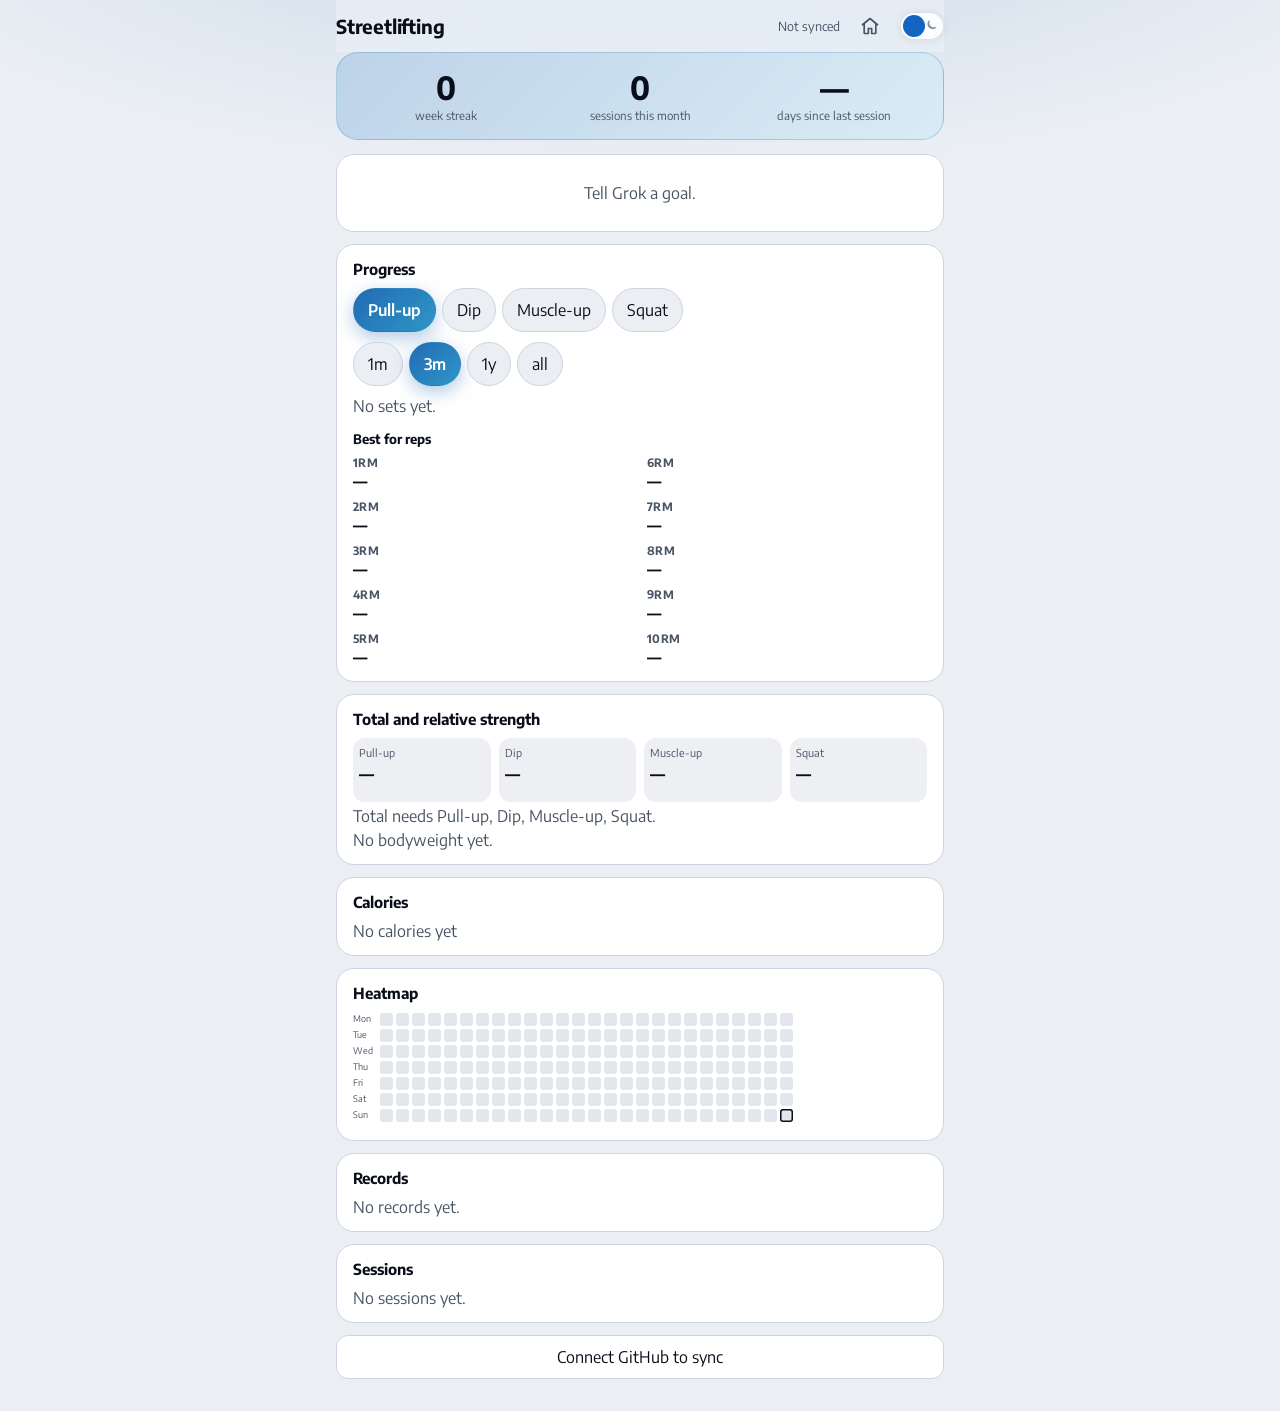
==== commit da3a462c: "Add a home link in the header back to the app hub. Match the sibling-app house button so every view " ====
--- a/index.html
+++ b/index.html
@@ -20,6 +20,7 @@
   <header>
     <h1>Streetlifting</h1>
     <span id="sync-label" aria-live="polite"></span>
+    <a class="dong-home-link" href="https://dong-xuyong.github.io/" aria-label="Back to all apps" title="All apps"><svg viewBox="0 0 24 24" width="20" height="20" fill="none" stroke="currentColor" stroke-width="2" stroke-linecap="round" stroke-linejoin="round" aria-hidden="true"><path d="M3 10.5 12 3l9 7.5"/><path d="M5 9.5V20a1 1 0 0 0 1 1h4v-6h4v6h4a1 1 0 0 0 1-1V9.5"/></svg></a>
     <button type="button" data-dong-theme-toggle aria-label="Toggle color theme"></button>
   </header>
   <section id="hero" class="hero" aria-label="Summary"></section>
--- a/styles.css
+++ b/styles.css
@@ -456,6 +456,7 @@
   margin-top: 2px;
   color: var(--text-dim);
   font-size: 0.88rem;
+  overflow-wrap: anywhere;
 }
 
 .session-detail {
@@ -485,6 +486,154 @@
   font-weight: 600;
 }
 
+.program .goal-note {
+  margin: 0 0 10px;
+}
+
+.prog-days {
+  margin-top: 8px;
+}
+
+.prog-day {
+  padding: 8px 10px;
+  border-radius: 12px;
+}
+
+.prog-day + .prog-day {
+  margin-top: 4px;
+}
+
+.prog-day.is-next {
+  background: hsl(var(--tint) / 0.12);
+  box-shadow: inset 3px 0 0 hsl(var(--tint));
+}
+
+.prog-day.is-upcoming .prog-label {
+  color: var(--text-dim);
+  font-weight: 600;
+}
+
+.prog-label {
+  margin: 0;
+  font-size: 0.92rem;
+  font-weight: 700;
+  overflow-wrap: anywhere;
+}
+
+.prog-when {
+  margin: 2px 0 0;
+  color: var(--text-dim);
+  font-size: 0.82rem;
+  font-variant-numeric: tabular-nums;
+}
+
+.prog-day .set-line {
+  margin: 2px 0 0;
+}
+
+.prog-finished {
+  margin: 8px 0 0;
+  color: var(--text-dim);
+  font-weight: 600;
+}
+
+.rm-grid {
+  display: grid;
+  grid-template-rows: repeat(5, auto);
+  grid-template-columns: 1fr 1fr;
+  grid-auto-flow: column;
+  gap: 8px 14px;
+}
+
+.rm-name {
+  display: block;
+  font-size: 0.72rem;
+  font-weight: 700;
+  letter-spacing: 0.03em;
+  color: var(--text-dim);
+}
+
+.rm-kg {
+  display: block;
+  margin-top: 1px;
+  font-weight: 700;
+  font-variant-numeric: tabular-nums;
+}
+
+.rm-date {
+  display: block;
+  font-size: 0.72rem;
+  color: var(--text-dim);
+  font-variant-numeric: tabular-nums;
+}
+
+.kcal-chart svg {
+  width: 100%;
+  height: auto;
+  display: block;
+  font-family: var(--font-sans);
+}
+
+.kcal-base {
+  stroke: var(--line);
+  stroke-width: 1;
+}
+
+.kcal-tick {
+  fill: var(--text-dim);
+  font-size: 9px;
+}
+
+.kcal-legend {
+  display: flex;
+  flex-wrap: wrap;
+  gap: 8px 14px;
+  margin: 10px 0 0;
+  padding: 0;
+  list-style: none;
+}
+
+.kcal-legend li {
+  display: flex;
+  align-items: center;
+  gap: 6px;
+  font-size: 0.82rem;
+}
+
+.kcal-swatch {
+  width: 10px;
+  height: 10px;
+  border-radius: 3px;
+  flex: none;
+}
+
+.kcal-legend b {
+  font-weight: 700;
+  font-variant-numeric: tabular-nums;
+}
+
+.kcal-now {
+  margin: 8px 0 0;
+  font-weight: 700;
+  font-variant-numeric: tabular-nums;
+}
+
+.act-line {
+  margin: 8px 0 0;
+  font-size: 0.92rem;
+  font-variant-numeric: tabular-nums;
+  overflow-wrap: anywhere;
+}
+
+.act-note {
+  margin: 2px 0 0;
+  color: var(--text-dim);
+  font-size: 0.85rem;
+  line-height: 1.4;
+  white-space: pre-wrap;
+  overflow-wrap: anywhere;
+}
+
 #connect {
   margin-top: 8px;
 }
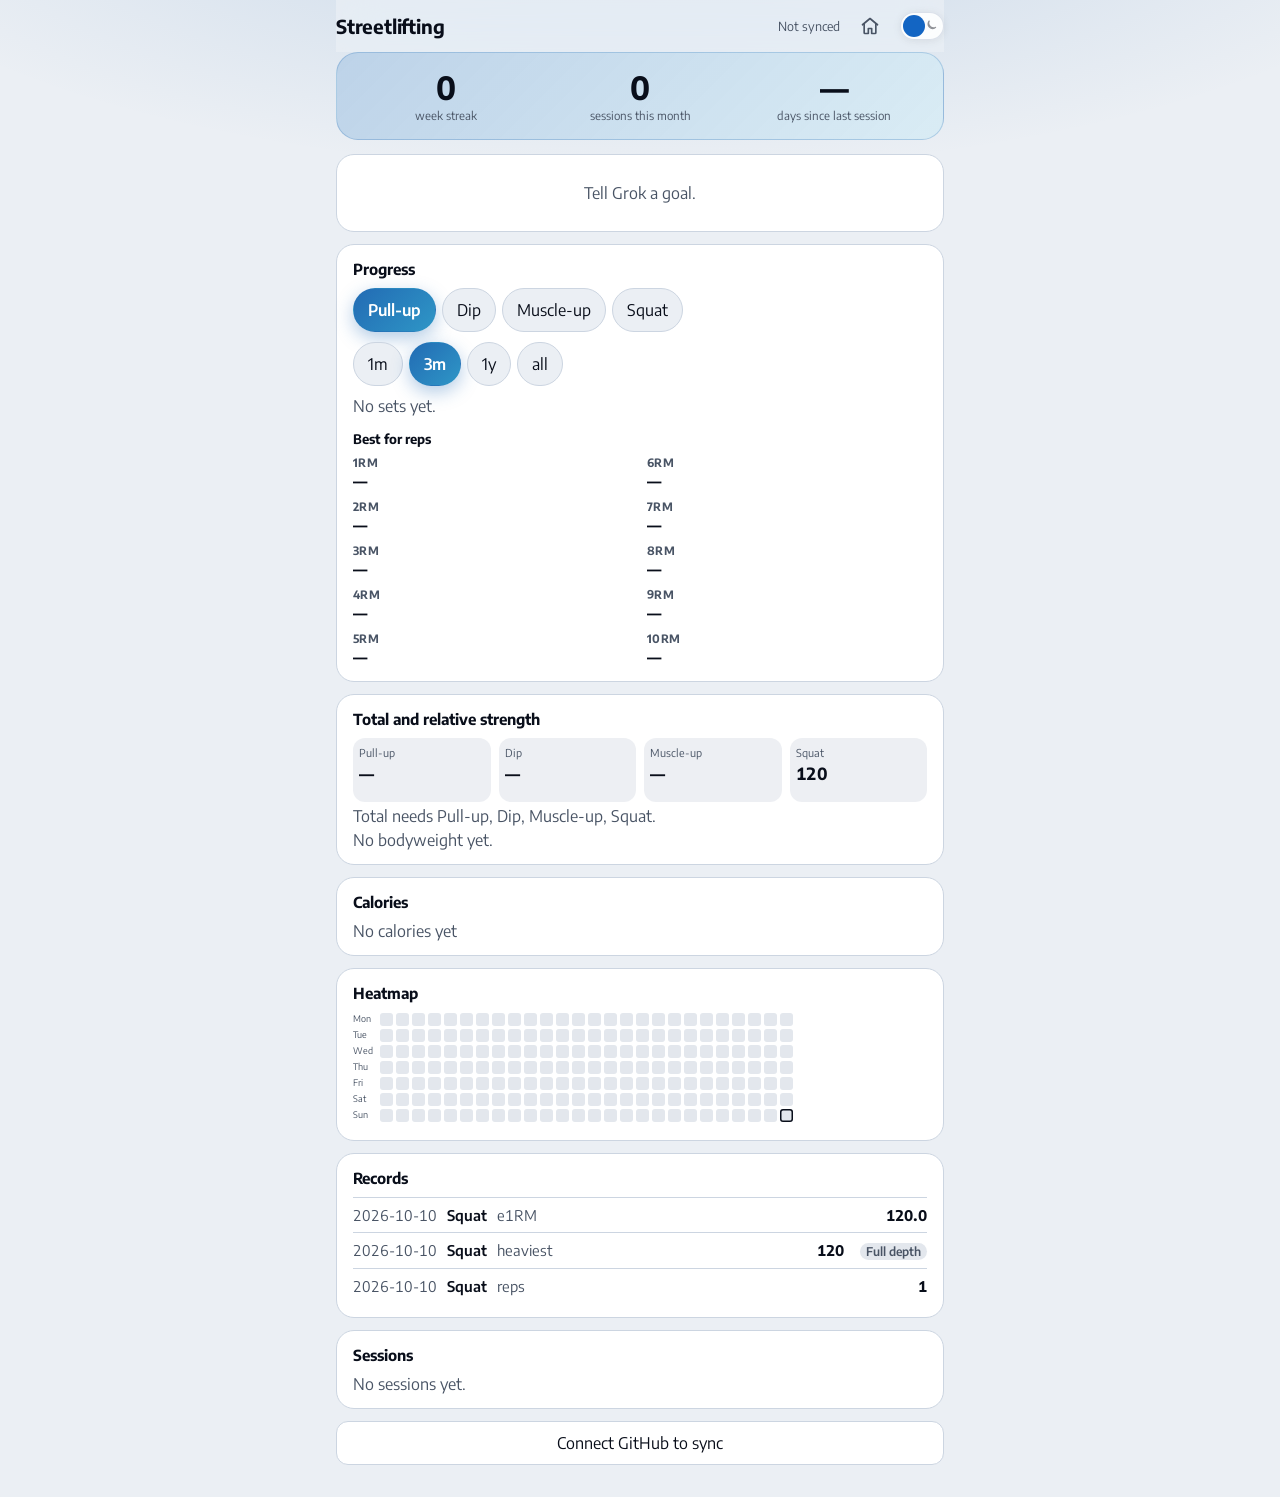
==== commit 6137ccb5: "Count current squat PRs from the full-depth reset. Partial-depth sets stay in history and charts. A " ====
--- a/index.html
+++ b/index.html
@@ -29,7 +29,7 @@
     <button type="button" id="btn-connect">Connect GitHub to sync</button>
   </footer>
   <script src="dong-ui/gh-sync.js?v=1"></script>
-  <script src="core.js?v=1"></script>
-  <script src="app.js?v=1"></script>
+  <script src="core.js?v=2"></script>
+  <script src="app.js?v=2"></script>
 </body>
 </html>
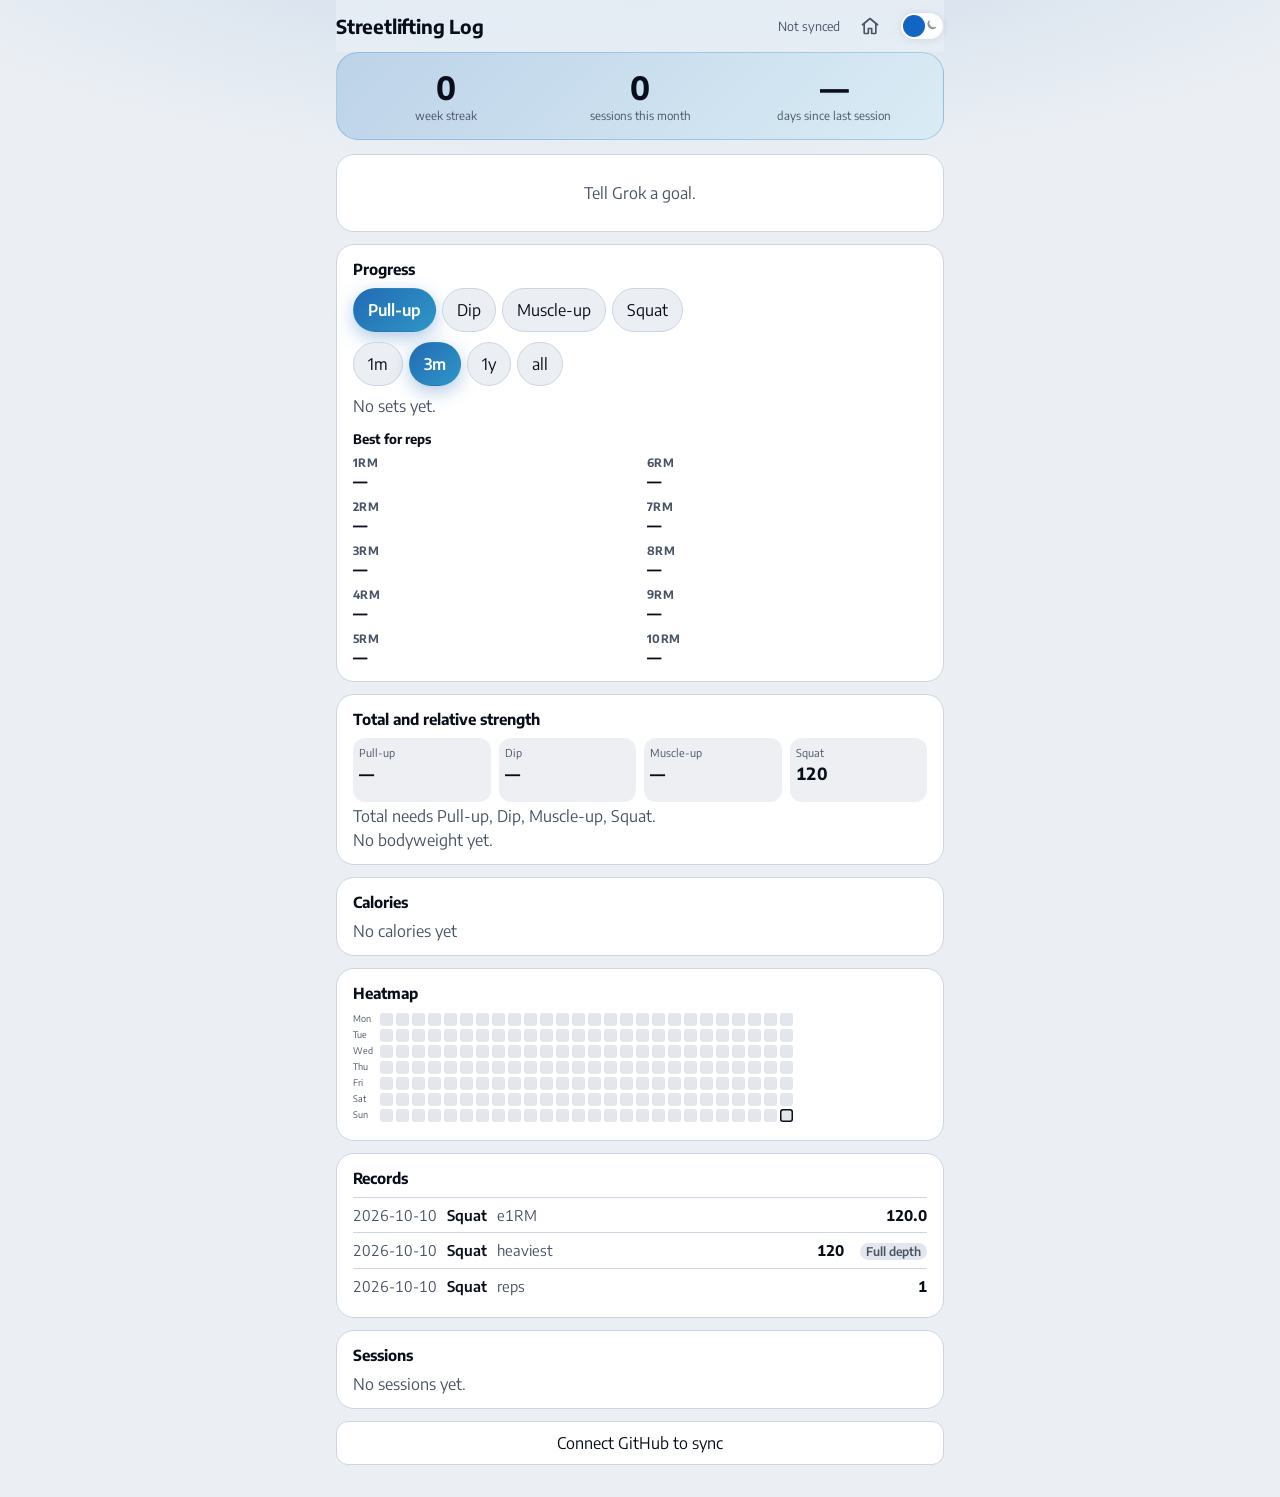
==== commit 262927ab: "Rename the display name to Streetlifting Log. Update the document title, header, and web manifest na" ====
--- a/index.html
+++ b/index.html
@@ -8,7 +8,7 @@
   <meta name="apple-mobile-web-app-capable" content="yes" />
   <meta name="apple-mobile-web-app-title" content="Streetlifting" />
   <meta name="format-detection" content="telephone=no" />
-  <title>Streetlifting</title>
+  <title>Streetlifting Log</title>
   <link rel="icon" href="data:image/svg+xml,<svg xmlns='http://www.w3.org/2000/svg' viewBox='0 0 100 100'><rect width='100' height='100' rx='22' fill='%231565c0'/><path stroke='white' stroke-width='8' stroke-linecap='round' d='M18 50h64M30 36v28M70 36v28'/></svg>" />
   <link rel="stylesheet" href="https://fonts.googleapis.com/css2?family=Encode+Sans:wght@400;500;600;700&display=swap" />
   <link rel="stylesheet" href="dong-ui/theme.css?v=1" />
@@ -18,7 +18,7 @@
 </head>
 <body>
   <header>
-    <h1>Streetlifting</h1>
+    <h1>Streetlifting Log</h1>
     <span id="sync-label" aria-live="polite"></span>
     <a class="dong-home-link" href="https://dong-xuyong.github.io/" aria-label="Back to all apps" title="All apps"><svg viewBox="0 0 24 24" width="20" height="20" fill="none" stroke="currentColor" stroke-width="2" stroke-linecap="round" stroke-linejoin="round" aria-hidden="true"><path d="M3 10.5 12 3l9 7.5"/><path d="M5 9.5V20a1 1 0 0 0 1 1h4v-6h4v6h4a1 1 0 0 0 1-1V9.5"/></svg></a>
     <button type="button" data-dong-theme-toggle aria-label="Toggle color theme"></button>
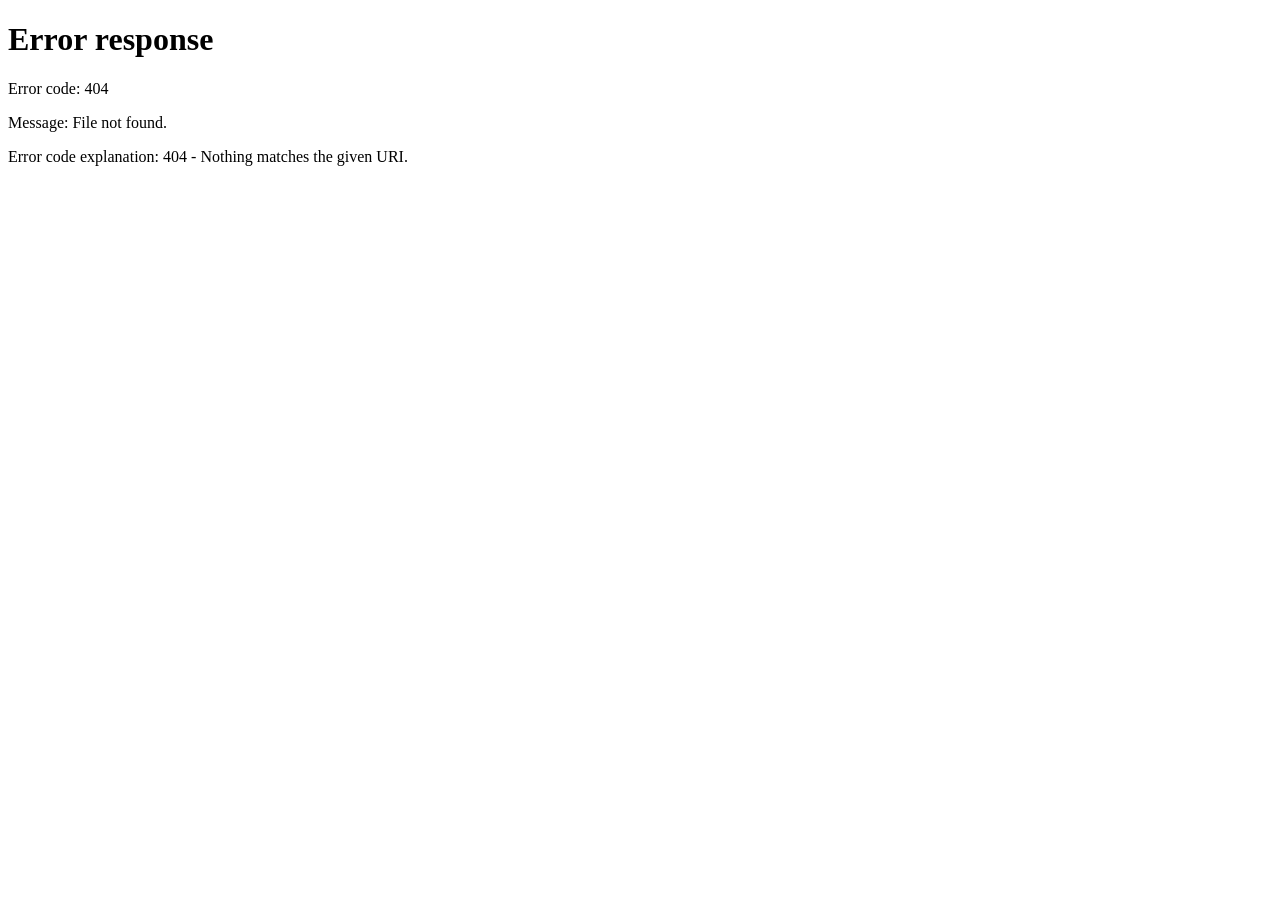
==== commit c347c19a: "Redirect /streetlifting/ to Health Training. Replace the old app with a stub that keeps search and h" ====
--- a/index.html
+++ b/index.html
@@ -2,34 +2,16 @@
 <html lang="en">
 <head>
   <meta charset="utf-8" />
-  <meta name="viewport" content="width=device-width, initial-scale=1, viewport-fit=cover" />
-  <meta name="theme-color" content="#f6f4ef" />
-  <meta name="description" content="Read-only streetlifting progress. Grok writes the log." />
-  <meta name="apple-mobile-web-app-capable" content="yes" />
-  <meta name="apple-mobile-web-app-title" content="Streetlifting" />
-  <meta name="format-detection" content="telephone=no" />
-  <title>Streetlifting Log</title>
-  <link rel="icon" href="data:image/svg+xml,<svg xmlns='http://www.w3.org/2000/svg' viewBox='0 0 100 100'><rect width='100' height='100' rx='22' fill='%231565c0'/><path stroke='white' stroke-width='8' stroke-linecap='round' d='M18 50h64M30 36v28M70 36v28'/></svg>" />
-  <link rel="stylesheet" href="https://fonts.googleapis.com/css2?family=Encode+Sans:wght@400;500;600;700&display=swap" />
-  <link rel="stylesheet" href="dong-ui/theme.css?v=1" />
-  <link rel="stylesheet" href="styles.css?v=2" />
-  <script src="dong-ui/theme.js"></script>
-  <link rel="manifest" href="manifest.webmanifest" />
+  <meta name="viewport" content="width=device-width, initial-scale=1" />
+  <meta name="robots" content="noindex" />
+  <title>Moved: Health · Training</title>
+  <script>
+    location.replace("/health/training/" + location.search + location.hash);
+  </script>
+  <noscript><meta http-equiv="refresh" content="0; url=/health/training/" /></noscript>
+  <link rel="canonical" href="https://dong-xuyong.github.io/health/training/" />
 </head>
 <body>
-  <header>
-    <h1>Streetlifting Log</h1>
-    <span id="sync-label" aria-live="polite"></span>
-    <a class="dong-home-link" href="https://dong-xuyong.github.io/" aria-label="Back to all apps" title="All apps"><svg viewBox="0 0 24 24" width="20" height="20" fill="none" stroke="currentColor" stroke-width="2" stroke-linecap="round" stroke-linejoin="round" aria-hidden="true"><path d="M3 10.5 12 3l9 7.5"/><path d="M5 9.5V20a1 1 0 0 0 1 1h4v-6h4v6h4a1 1 0 0 0 1-1V9.5"/></svg></a>
-    <button type="button" data-dong-theme-toggle aria-label="Toggle color theme"></button>
-  </header>
-  <section id="hero" class="hero" aria-label="Summary"></section>
-  <main id="main"></main>
-  <footer id="connect" hidden>
-    <button type="button" id="btn-connect">Connect GitHub to sync</button>
-  </footer>
-  <script src="dong-ui/gh-sync.js?v=1"></script>
-  <script src="core.js?v=2"></script>
-  <script src="app.js?v=2"></script>
+  <p>Moved to <a href="/health/training/">Health · Training</a>.</p>
 </body>
 </html>
